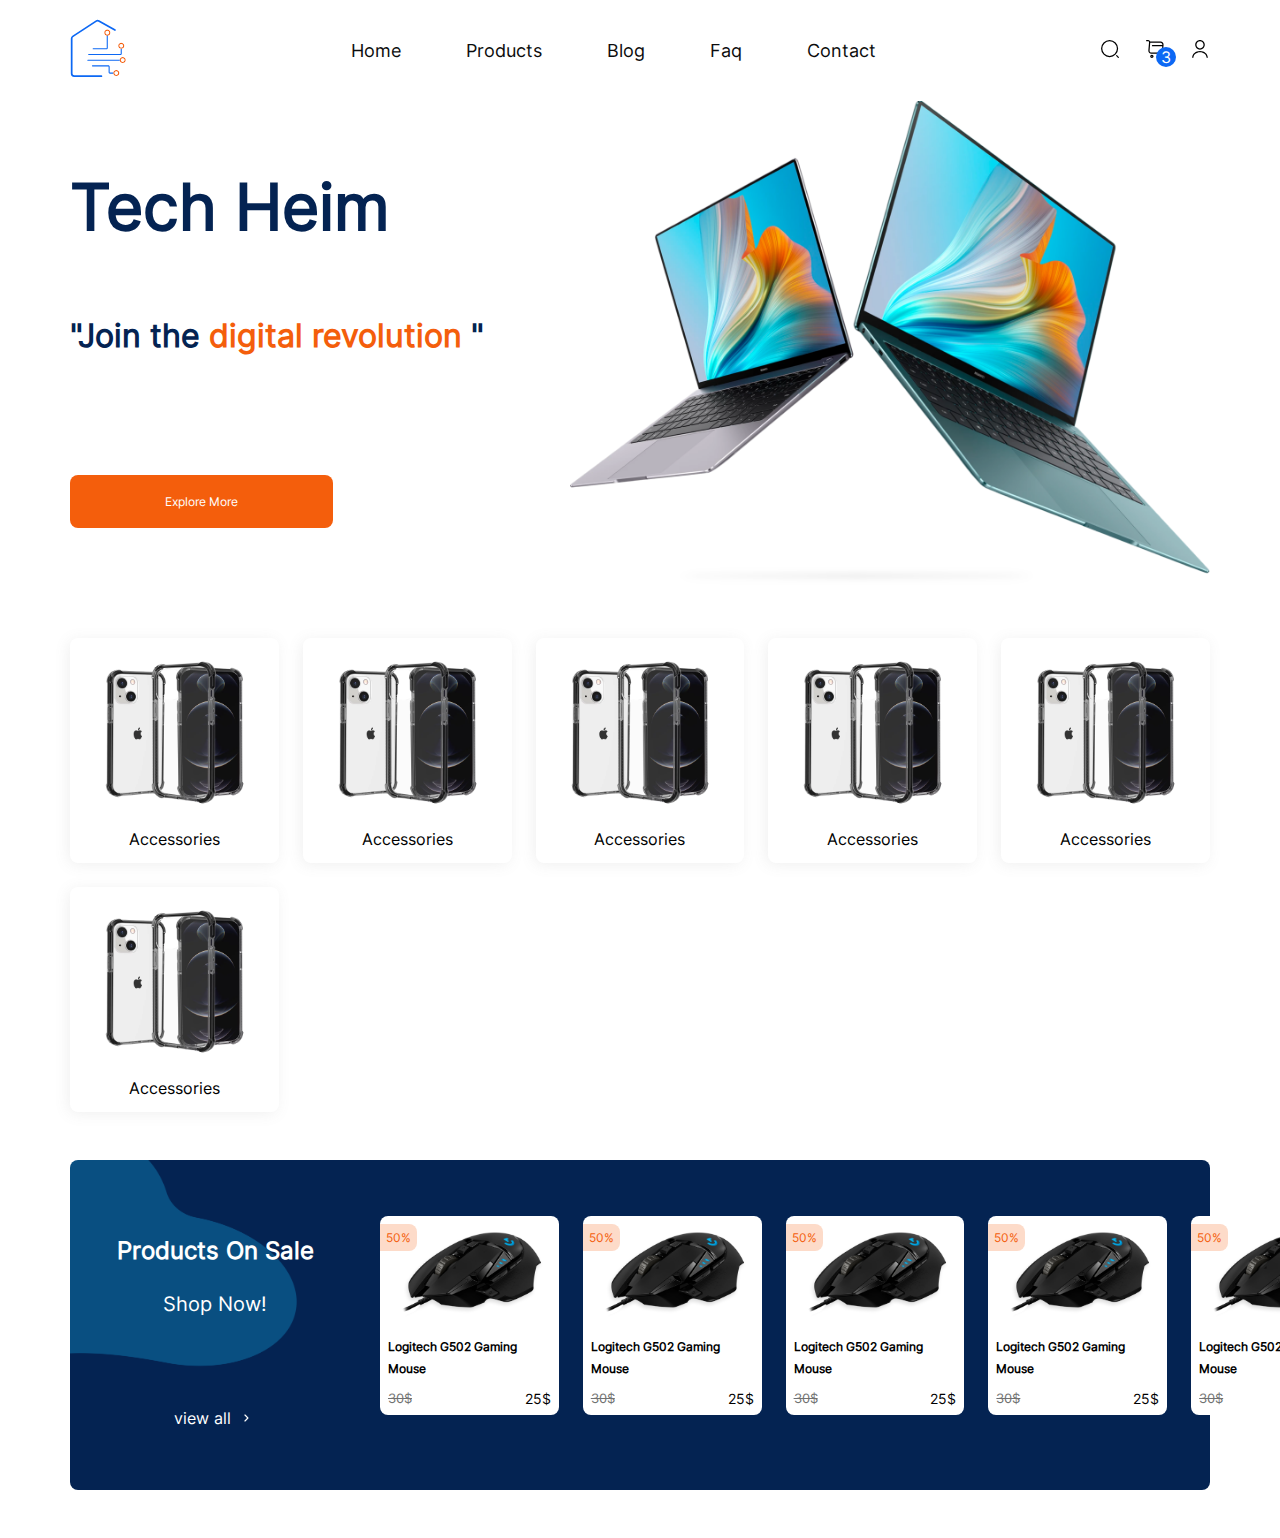
==== index.html @ dcfba6b9 "banner, top category, to sales" ====
<!DOCTYPE html>
<html lang="en">

<head>
    <meta charset="UTF-8">
    <meta name="viewport" content="width=device-width, initial-scale=1.0">

    <!-- SEO META -->
    <link rel="shortcut icon" type="image/x-icon" href="https://md-shefat-masum.github.io/ecommerce_design/fabicon.jpg">
    <meta name="robots" content="index, follow">
    <!-- <meta http-equiv="refresh" content="5"> -->

    <meta name="logo" content="https://md-shefat-masum.github.io/ecommerce_design/assets/images/logo.png">
    <meta name="Classification" content="Website">
    <meta name="identifier-URL" content="https://md-shefat-masum.github.io/ecommerce_design/">
    <meta name="directory" content="submission">
    <meta name="category" content="Internet">
    <meta name="coverage" content="Worldwide">
    <meta name="distribution" content="Global">
    <meta name="rating" content="General">
    <meta name="target" content="all">
    <meta name="HandheldFriendly" content="True">
    <meta name="author" content="">
    <meta name="developer" content="">
    <meta name="developer-email" content="">
    <meta name="developer-company" content="">
    <meta name="copyright" content="https://md-shefat-masum.github.io/ecommerce_design/">
    <meta name="price" content="Call for price - ">

    <meta name="keywords" content="portfolio website, responsive website">
    <meta name="description" content="this is a Ecommerce website">

    <meta property="og:title" content="Ecommerce" />
    <meta property="og:site_name" content="Ecommerce" />
    <meta property="og:description" content="" />
    <meta property="og:type" content="Website" />
    <meta property="og:url" content="https://md-shefat-masum.github.io/ecommerce_design/" />
    <meta property="og:image" content="https://md-shefat-masum.github.io/ecommerce_design/mockup/1.jpg" />
    <meta property="og:image:width" content="400" />
    <meta property="og:image:height" content="400" />

    <meta name="twitter:title" content="Ecommerce">
    <meta name="twitter:description" content="">
    <meta name="twitter:image" content="https://md-shefat-masum.github.io/ecommerce_design/mockup/1.jpg">
    <meta name="twitter:card" content="summary_large_image">
    <link rel="fabicon" type="image/png" sizes="16x16" href="https://techparkit.org/favicon.png">

    <title>Ecommerce</title>
    <link rel="stylesheet" href="./assets/fonts/google_icons.css">
    <link rel="stylesheet" href="https://cdnjs.cloudflare.com/ajax/libs/font-awesome/6.4.2/css/all.min.css" />
    <link rel="stylesheet" href="./assets/plugins/owl_carousel/owl.carousel.min.css">
    <link rel="stylesheet" href="./assets/plugins/owl_carousel/owl.theme.default.min.css">
    
    <script src="./assets/js//plugins/jq.js"></script>
    <script src="./assets/plugins/owl_carousel/owl.carousel.min.js"></script>

    <link rel="stylesheet" href="assets/styles/app.css">
    <script src="./assets/js/app.js"></script>
</head>

<body>
    <header>
        <nav>
            <div class="container">
                <div class="nav_body">
                    <div class="logo">
                        <img src="./assets/images/logo/logo.svg" alt="">
                    </div>
                    <div class="menu">
                        <ul>
                            <li><a href="#">Home</a></li>
                            <li>
                                <a href="#" onclick="product_category_jumbo_menu.classList.toggle('active')">
                                    Products
                                </a>
                            </li>
                            <li><a href="#">Blog</a></li>
                            <li><a href="#">Faq</a></li>
                            <li><a href="#">Contact</a></li>
                        </ul>
                    </div>
                    <div class="action_menues">
                        <ul>
                            <li>
                                <a onclick="event.preventDefault(); search_modal.classList.toggle('active');" href="#">
                                    <div class="svg_icon" style="-webkit-mask-image: url('./assets/images/icons/search.svg');
                                    mask-image: url('./assets/images/icons/search.svg');"></div>
                                </a>

                            </li>
                            <li>
                                <a href="#" onclick="cart_items.classList.toggle('active')">
                                    <div class="svg_icon" style="-webkit-mask-image: url('./assets/images/icons/cart.svg');
                                    mask-image: url('./assets/images/icons/cart.svg');"></div>
                                    <div class="cart_amount">3</div>
                                </a>

                                <div class="cart_items" id="cart_items">
                                    <div class="top">
                                        <h3 class="cart_top_title">3 items</h3>
                                    </div>
                                    <div class="mid">
                                        <div x-data="{header_cart_products}" class="cart_item_list">
                                            <template x-for="(i, index) in header_cart_products">
                                                <div class="cart_item">
                                                    <div class="img">
                                                        <img x-bind:src="`./assets/images/dummy_product/${i.image_no}.jpg`"
                                                            alt="">
                                                    </div>
                                                    <div class="content">
                                                        <h3 class="product_name" x-text="i.name"></h3>
                                                        <h2 class="size">13.3 inch</h2>
                                                        <h4 class="color">black</h4>
                                                        <div class="qty">
                                                            × 1
                                                        </div>

                                                        <div class="extra_features">
                                                            <ul>
                                                                <li>
                                                                    <div class="svg_icon" style="-webkit-mask-image: url('./assets/images/icons/van.svg');
                                                                    mask-image: url('./assets/images/icons/van.svg');">
                                                                    </div>
                                                                    <div>
                                                                        free delivery
                                                                    </div>
                                                                </li>
                                                                <li>
                                                                    <div class="svg_icon"
                                                                        style="-webkit-mask-image: url('./assets/images/icons/badge.svg');
                                                                    mask-image: url('./assets/images/icons/badge.svg');"></div>
                                                                    <div>
                                                                        guaranted
                                                                    </div>
                                                                </li>
                                                            </ul>
                                                        </div>

                                                        <div class="qty_changer">
                                                            <div class="price">
                                                                $<span x-bind:id="`price_${index}`"
                                                                    x-bind:data-price="i.price" x-text="i.price"></span>
                                                            </div>
                                                            <div class="qty_updater">
                                                                <button class="delete_cart">
                                                                    <div class="svg_icon"
                                                                        style="-webkit-mask-image: url('./assets/images/icons/trash.svg');
                                                                    mask-image: url('./assets/images/icons/trash.svg');"></div>
                                                                </button>
                                                                <div class="qty_input">
                                                                    <button @click="decrement_cart(`price_${index}`)">
                                                                        <div class="svg_icon"
                                                                            style="-webkit-mask-image: url('./assets/images/icons/minus.svg');
                                                                        mask-image: url('./assets/images/icons/minus.svg');"></div>
                                                                    </button>
                                                                    <input type="number" value="1" min="1">
                                                                    <button @click="increment_cart(`price_${index}`)">
                                                                        <div class="svg_icon"
                                                                            style="-webkit-mask-image: url('./assets/images/icons/plus.svg');
                                                                        mask-image: url('./assets/images/icons/plus.svg');"></div>
                                                                    </button>
                                                                </div>
                                                            </div>
                                                        </div>
                                                    </div>
                                                </div>
                                            </template>
                                        </div>
                                    </div>
                                    <div class="bottom">
                                        <div class="left">
                                            <h5 class="title">Total</h5>
                                            <h4 class="amount">$543.02</h4>
                                        </div>
                                        <div class="right">
                                            <a href="#">
                                                <span class="title">
                                                    Proceed to Cart
                                                </span>
                                                <div class="svg_icon" style="-webkit-mask-image: url('./assets/images/icons/cart.svg');
                                                    mask-image: url('./assets/images/icons/cart.svg');"></div>
                                            </a>
                                        </div>
                                    </div>
                                </div>
                            </li>
                            <li>
                                <a href="#" onclick="user_drop_down_actions.classList.toggle('active')">
                                    <div class="svg_icon" style="-webkit-mask-image: url('./assets/images/icons/profile.svg');
                                    mask-image: url('./assets/images/icons/profile.svg');"></div>
                                </a>
                                <div id="user_drop_down_actions" class="user_drop_down_actions">
                                    <ul>
                                        <li>
                                            <a href="">
                                                <div class="icon">
                                                    <div class="svg_icon" style="-webkit-mask-image: url('./assets/images/icons/profile_circle.svg');
                                                    mask-image: url('./assets/images/icons/profile_circle.svg');">
                                                    </div>
                                                </div>
                                                <div class="content">
                                                    <h4 class="block">Mr. Shefat</h4>
                                                    <p>mshefat924@gmail.com</p>
                                                </div>
                                            </a>
                                        </li>
                                        <li>
                                            <a href="">
                                                <div class="icon">
                                                    <div class="svg_icon" style="-webkit-mask-image: url('./assets/images/icons/bag.svg');
                                                    mask-image: url('./assets/images/icons/bag.svg');">
                                                    </div>
                                                </div>
                                                <div class="content">
                                                    <h4>Orders</h4>
                                                </div>
                                            </a>
                                        </li>
                                        <li>
                                            <a href="">
                                                <div class="icon">
                                                    <div class="svg_icon" style="-webkit-mask-image: url('./assets/images/icons/heart.svg');
                                                    mask-image: url('./assets/images/icons/heart.svg');">
                                                    </div>
                                                </div>
                                                <div class="content">
                                                    <h4>Wish List</h4>
                                                </div>
                                            </a>
                                        </li>
                                        <li>
                                            <a href="">
                                                <div class="icon">
                                                    <div class="svg_icon" style="-webkit-mask-image: url('./assets/images/icons/logout.svg');
                                                    mask-image: url('./assets/images/icons/logout.svg');">
                                                    </div>
                                                </div>
                                                <div class="content">
                                                    <h4>Logout</h4>
                                                </div>
                                            </a>
                                        </li>
                                    </ul>
                                </div>
                            </li>
                        </ul>
                    </div>
                </div>
            </div>
        </nav>
    </header>

    <section id="product_category_jumbo_menu" class="">
        <div class="container">
            <div class="product_list_menu">
                <div class="overlay">
                    <div class="product_categories">
                        <div class="category_list">
                            <ul x-data="{product_categories}">
                                <template x-for="category in product_categories">
                                    <li>
                                        <a href="#">
                                            <div class="svg_icon"
                                                x-bind:style="`-webkit-mask-image: url('${category.icon}');mask-image: url('${category.icon}');`">
                                            </div>
                                            <span class="text" x-text="category.name"></span>
                                        </a>
                                    </li>
                                </template>
                            </ul>
                        </div>
                        <div class="subcategory_list">
                            <div class="subcategories">
                                <ul x-data="{product_categories}">
                                    <template x-for="category in product_categories">
                                        <li>
                                            <a href="#">
                                                <div class="svg_icon"
                                                    x-bind:style="`-webkit-mask-image: url('${category.icon}');mask-image: url('${category.icon}');`">
                                                </div>
                                                <span class="text" x-text="category.name"></span>
                                            </a>
                                        </li>
                                    </template>
                                    <li>
                                        <a href="#" class="view_all">
                                            view all
                                        </a>
                                    </li>
                                </ul>

                            </div>
                            <div class="top_products">
                                <div class="close">
                                    <a href="#"
                                        onclick="product_category_jumbo_menu.classList.toggle('active')">colse</a>
                                </div>
                                <div x-data="{jumbo_menu_products}" class="nav_product_items">
                                    <template x-for="product in jumbo_menu_products">
                                        <div class="nav_product">
                                            <img x-bind:src="product.image" alt="product-image">
                                            <a href="#">
                                                <h4 x-text="product.name"></h4>
                                            </a>
                                        </div>
                                    </template>
                                </div>
                            </div>
                        </div>
                    </div>
                </div>
            </div>
        </div>
    </section>

    <section id="search_modal">
        <div class="search_overlay">
            <div class="search_card" x-data="{searh_key: ``}">
                <div class="top">
                    <form class="search_form" action="#">
                        <div class="search_input">
                            <input x-model="searh_key" placeholder="search your product" class="input" type="text">
                            <button class="submit_btn">
                                <div class="svg_icon"
                                    style="-webkit-mask-image: url('./assets/images/icons/search.svg');mask-image: url('./assets/images/icons/search.svg');">
                                </div>
                            </button>
                        </div>
                        <div class="icon_part">
                            <div class="close"
                                onclick="event.preventDefault(); search_modal.classList.toggle('active');">
                                <div class="svg_icon"
                                    style="-webkit-mask-image: url('./assets/images/icons/close.svg');mask-image: url('./assets/images/icons/close.svg');">
                                </div>
                            </div>
                        </div>
                    </form>
                </div>
                <div class="bottom">
                    <div x-show="searh_key.length == 0" class="suggested_keywords">
                        <div class="keyword_group">
                            <h3 class="heading">The Most Searched Items</h3>
                            <ul class="link_list" x-data="{search_keywords}">
                                <template x-for="skeyword in search_keywords">
                                    <li>
                                        <a href="#" x-text="skeyword"></a>
                                    </li>
                                </template>
                            </ul>
                        </div>
                        <div class="keyword_group">
                            <h3 class="heading">The Most Searched Items</h3>
                            <ul class="link_list" x-data="{search_keywords}">
                                <template x-for="skeyword in search_keywords">
                                    <li>
                                        <a href="#" x-text="skeyword"></a>
                                    </li>
                                </template>
                            </ul>
                        </div>
                    </div>

                    <div x-show="searh_key.length > 0" class="suggested_result">
                        <div class="left">
                            <h4 class="search_at_a_glance">view 17 out of 30 results</h4>
                            <div class="result_list">
                                <ul x-data="{}">
                                    <template x-for="i in 18">
                                        <li>
                                            <a href="#">
                                                <span x-text="i"></span>
                                                iphone
                                                <span class="search_match" x-text="searh_key"></span>
                                            </a>
                                        </li>
                                    </template>
                                </ul>
                            </div>
                        </div>
                        <div class="right">
                            <div class="match_products">
                                <div x-data="{jumbo_menu_products}" class="product_items">
                                    <template x-for="product in jumbo_menu_products">
                                        <div class="nav_product">
                                            <div class="img">
                                                <img x-bind:src="product.image" alt="product-image">
                                            </div>
                                            <a href="#">
                                                <h4 class="product_title" x-text="product.name"></h4>
                                            </a>
                                        </div>
                                    </template>
                                </div>
                            </div>
                        </div>
                    </div>
                </div>
            </div>
        </div>
    </section>

    <section id="banner">
        <div class="container">
            <div class="banner_content">
                <div class="left">
                    <h1 class="heading">
                        Tech Heim
                    </h1>
                    <h2 class="sub_heading">
                        "Join the <span>digital revolution</span> "
                    </h2>
                    <a class="btn banner_btn btn_v2" href="#">Explore More</a>
                </div>
                <div class="right">
                    <div class="img">
                        <img src="./assets/images/banners/1.png" alt="banner">
                    </div>
                </div>
            </div>
        </div>
    </section>

    <section>
        <div class="container">
            <div x-data="" class="top_categories">
                <template x-for="i in 6" x-key="i">
                    <div class="item">
                        <div class="img">
                            <img src="./assets/images/products/p2.png" alt="">
                        </div>
                        <div class="title">
                            <h3>Accessories</h3>
                        </div>
                    </div>
                </template>
            </div>
        </div>
    </section>

    <section>
        <div class="container">
            <div class="top_sales_part">
                <div class="left">
                    <h2 class="heading">Products On Sale</h2>
                    <h3 class="sub_heading">Shop Now!</h3>
                    <div>
                        <a class="link" href="#">
                            <span>
                                view all
                            </span>
                            <div class="svg_icon" style="-webkit-mask-image: url('./assets/images/icons/angle_right.svg');
                                mask-image: url('./assets/images/icons/angle_right.svg');">
                            </div>
                        </a>
                    </div>
                </div>
                <div class="right">
                    <div class="product_list owl-carousel top_sales_product_slide">
                        <div class="product_item product_v1">
                            <div class="discount">
                                50%
                            </div>
                            <div class="img">
                                <img src="./assets/images/products/p3.png" alt="mouse">
                            </div>
                            <div>
                                <h2 class="title">Logitech G502 Gaming Mouse</h2>
                            </div>
                            <div class="price_area">
                                <div class="del_price">
                                    <del>
                                        30$
                                    </del>
                                </div>
                                <div class="price">
                                    25$
                                </div>
                            </div>
                        </div>
                        <div class="product_item product_v1">
                            <div class="discount">
                                50%
                            </div>
                            <div class="img">
                                <img src="./assets/images/products/p3.png" alt="mouse">
                            </div>
                            <div>
                                <h2 class="title">Logitech G502 Gaming Mouse</h2>
                            </div>
                            <div class="price_area">
                                <div class="del_price">
                                    <del>
                                        30$
                                    </del>
                                </div>
                                <div class="price">
                                    25$
                                </div>
                            </div>
                        </div>
                        <div class="product_item product_v1">
                            <div class="discount">
                                50%
                            </div>
                            <div class="img">
                                <img src="./assets/images/products/p3.png" alt="mouse">
                            </div>
                            <div>
                                <h2 class="title">Logitech G502 Gaming Mouse</h2>
                            </div>
                            <div class="price_area">
                                <div class="del_price">
                                    <del>
                                        30$
                                    </del>
                                </div>
                                <div class="price">
                                    25$
                                </div>
                            </div>
                        </div>
                        <div class="product_item product_v1">
                            <div class="discount">
                                50%
                            </div>
                            <div class="img">
                                <img src="./assets/images/products/p3.png" alt="mouse">
                            </div>
                            <div>
                                <h2 class="title">Logitech G502 Gaming Mouse</h2>
                            </div>
                            <div class="price_area">
                                <div class="del_price">
                                    <del>
                                        30$
                                    </del>
                                </div>
                                <div class="price">
                                    25$
                                </div>
                            </div>
                        </div>
                        <div class="product_item product_v1">
                            <div class="discount">
                                50%
                            </div>
                            <div class="img">
                                <img src="./assets/images/products/p3.png" alt="mouse">
                            </div>
                            <div>
                                <h2 class="title">Logitech G502 Gaming Mouse</h2>
                            </div>
                            <div class="price_area">
                                <div class="del_price">
                                    <del>
                                        30$
                                    </del>
                                </div>
                                <div class="price">
                                    25$
                                </div>
                            </div>
                        </div>
                    </div>
                    <div class="navigation">
                        <div class="left top_sales_product_slide_prev">
                            <svg xmlns="http://www.w3.org/2000/svg" width="32" height="32" viewBox="0 0 32 32"
                                fill="none">
                                <path
                                    d="M15.9993 2.66675C8.65268 2.66675 2.66602 8.65341 2.66602 16.0001C2.66602 23.3467 8.65268 29.3334 15.9993 29.3334C23.346 29.3334 29.3327 23.3467 29.3327 16.0001C29.3327 8.65341 23.346 2.66675 15.9993 2.66675ZM18.386 20.0001C18.7727 20.3867 18.7727 21.0267 18.386 21.4134C18.186 21.6134 17.9327 21.7067 17.6793 21.7067C17.426 21.7067 17.1727 21.6134 16.9727 21.4134L12.266 16.7067C11.8793 16.3201 11.8793 15.6801 12.266 15.2934L16.9727 10.5867C17.3593 10.2001 17.9993 10.2001 18.386 10.5867C18.7727 10.9734 18.7727 11.6134 18.386 12.0001L14.386 16.0001L18.386 20.0001Z"
                                    fill="#F6F6F6" />
                            </svg>
                        </div>
                        <div class="right top_sales_product_slide_next">
                            <svg xmlns="http://www.w3.org/2000/svg" width="32" height="32" viewBox="0 0 32 32"
                                fill="none">
                                <path
                                    d="M15.9993 2.66675C8.65268 2.66675 2.66602 8.65341 2.66602 16.0001C2.66602 23.3467 8.65268 29.3334 15.9993 29.3334C23.346 29.3334 29.3327 23.3467 29.3327 16.0001C29.3327 8.65341 23.346 2.66675 15.9993 2.66675ZM19.7193 16.7067L15.0127 21.4134C14.8127 21.6134 14.5593 21.7067 14.306 21.7067C14.0527 21.7067 13.7993 21.6134 13.5993 21.4134C13.2127 21.0267 13.2127 20.3867 13.5993 20.0001L17.5993 16.0001L13.5993 12.0001C13.2127 11.6134 13.2127 10.9734 13.5993 10.5867C13.986 10.2001 14.626 10.2001 15.0127 10.5867L19.7193 15.2934C20.1193 15.6801 20.1193 16.3201 19.7193 16.7067Z"
                                    fill="#F6F6F6" />
                            </svg>
                        </div>
                    </div>
                </div>
            </div>
        </div>
    </section>

    <script>
        $(document).ready(function(){
            $(".top_sales_product_slide").owlCarousel({
                items: 5,
                margin: 24,
                loop: true,
                autoplay: true,
                autoplayHoverPause: true,
                nav: true,
                navText: [$('.top_sales_product_slide_prev'),$('.top_sales_product_slide_next')]
            });
        });
    </script>

    <script src="./assets/js/plugins/alpine.js"></script>
</body>

</html>
---- assets/fonts/google_icons.css ----
/* fallback */
@font-face {
  font-family: 'Material Symbols Outlined';
  font-style: normal;
  font-weight: 100;
  src: url("./outline.woff2") format('woff2');
}

@font-face {
  font-family: 'Material Symbols Filled';
  font-style: normal;
  font-weight: 100;
  src: url("./fill.woff2") format('woff2');
}

.material-symbols-outlined {
  font-family: 'Material Symbols Outlined';
  font-weight: normal;
  font-style: normal;
  font-size: 24px;
  line-height: 1;
  letter-spacing: normal;
  text-transform: none;
  display: inline-block;
  white-space: nowrap;
  word-wrap: normal;
  direction: ltr;
  -webkit-font-feature-settings: 'liga';
  -webkit-font-smoothing: antialiased;
}

.material-symbols-outlined.fill{
  font-family: 'Material Symbols Filled';
}
---- assets/styles/app.css ----
@font-face {
  font-family: "inter-regular";
  src: url("../fonts/inter/Inter-Regular.ttf");
}
:root {
  --border:red;
  --error: #C91433;
  --primary: #0C68F4;
  --secondary: #F45E0C;
  --navy_blue: #042352;
  --black: #0C0C0C;
  --white: #fff;
  --app_font: "inter-regular";
  --inter: "inter-regular";
}

.svg_icon {
  min-height: 20px;
  min-width: 20px;
  max-width: 40px;
  max-height: 40px;
  -webkit-mask-repeat: no-repeat;
  mask-repeat: no-repeat;
  -webkit-mask-size: 100%;
  mask-size: 100%;
  background-color: black;
}

body,
html {
  margin: 0;
  padding: 0;
  outline: 0;
  box-sizing: border-box;
  font-family: var(--app_font);
}

img,
label,
a,
i,
span {
  display: inline-block;
}

a {
  text-decoration: none;
  font-size: 12px;
  transition-duration: 0.3s;
}

img {
  max-width: 100%;
  object-fit: cover;
  object-position: left;
}

ul,
ol {
  margin: 0;
  padding: 0;
  list-style-type: none;
}

h1,
h2,
h3,
h4,
h5,
h6 {
  margin: 0;
  list-style: none;
  font-size: 22px;
  line-height: 32px;
}

p {
  margin: 0;
  font-size: 14px;
  line-height: 24px;
}
p.p2 {
  font-size: 24px;
  line-height: 34px;
}

header,
nav,
div,
section,
aside,
main,
footer {
  box-sizing: border-box;
}

h1 {
  font-size: 90px;
  line-height: 100px;
}

h2 {
  font-size: 48px;
  line-height: 58px;
}

h3 {
  font-size: 22px;
  line-height: 32px;
}

.material-symbols-outlined {
  font-variation-settings: "FILL" 0, "wght" 400, "GRAD" 0, "opsz" 48;
}

.btn {
  display: inline-block;
  padding: 14px 40px;
  background-color: #f1f1f1;
  padding: 8px 16px;
  border-radius: 8px;
  transition-duration: 0.3s;
}
.btn.btn_v1 {
  background-color: var(--primary);
  color: var(--white);
}
.btn.btn_v1:hover {
  background-color: var(--secondary);
}
.btn.btn_v2 {
  background-color: var(--secondary);
  color: var(--white);
}
.btn.btn_v2:hover {
  background-color: var(--primary);
}

#search_modal {
  position: fixed;
  height: 100vh;
  width: 100vw;
  top: 0;
  left: 0;
  opacity: 0;
  visibility: hidden;
  transition-duration: 0.3s;
  transform: scale(0);
}
#search_modal.active {
  opacity: 1;
  visibility: visible;
  transform: scale(1);
}
#search_modal .search_overlay {
  background-color: rgba(0, 0, 0, 0.4);
  height: 100%;
  position: relative;
}
#search_modal .search_overlay .search_card {
  width: 808px;
  height: 490px;
  background-color: var(--white);
  border-radius: 8px;
  position: absolute;
  top: 50%;
  left: 50%;
  transform: translate(-50%, -50%);
  padding: 32px 50px 60px;
}
#search_modal .search_overlay .search_card .top {
  margin-bottom: 48px;
}
#search_modal .search_overlay .search_card .top .search_form {
  display: flex;
  justify-content: space-between;
}
#search_modal .search_overlay .search_card .top .search_form .search_input {
  flex: 1;
  border: 1px solid var(--black);
  display: flex;
  justify-content: space-between;
  border-radius: 8px;
}
#search_modal .search_overlay .search_card .top .search_form .search_input .input {
  flex: 1;
  padding: 16px;
  font-size: 14px;
  border: 0;
  outline: 0;
  border-radius: 8px;
}
#search_modal .search_overlay .search_card .top .search_form .search_input .submit_btn {
  background-color: transparent;
  border: 0;
  padding-right: 15px;
}
#search_modal .search_overlay .search_card .top .search_form .icon_part {
  width: 170px;
  display: flex;
  justify-content: flex-end;
  padding-top: 15px;
}
#search_modal .search_overlay .search_card .top .search_form .icon_part .close {
  height: 24px;
  width: 20px;
}
#search_modal .search_overlay .search_card .bottom .suggested_keywords {
  display: flex;
  gap: 50px;
  flex-wrap: wrap;
}
#search_modal .search_overlay .search_card .bottom .suggested_keywords .keyword_group .heading {
  font-size: 20px;
  font-weight: 600;
  margin-bottom: 40px;
}
#search_modal .search_overlay .search_card .bottom .suggested_keywords .keyword_group .link_list {
  display: grid;
  grid-template-columns: 1fr 1fr;
  column-gap: 30px;
  row-gap: 30px;
}
#search_modal .search_overlay .search_card .bottom .suggested_keywords .keyword_group .link_list li a {
  font-size: 18px;
  color: var(--black);
  text-transform: capitalize;
  font-weight: 300;
}
#search_modal .search_overlay .search_card .bottom .suggested_keywords .keyword_group .link_list li a:hover {
  color: var(--primary);
}
#search_modal .search_overlay .search_card .bottom .suggested_result {
  display: flex;
  gap: 30px;
}
#search_modal .search_overlay .search_card .bottom .suggested_result .left {
  width: 250px;
}
#search_modal .search_overlay .search_card .bottom .suggested_result .left .search_at_a_glance {
  font-size: 16px;
  color: #444;
  font-weight: 400;
  margin-bottom: 40px;
}
#search_modal .search_overlay .search_card .bottom .suggested_result .left .result_list ul {
  display: grid;
  grid-template-columns: 1fr 1fr;
  gap: 30px;
  row-gap: 5px;
}
#search_modal .search_overlay .search_card .bottom .suggested_result .left .result_list ul li a {
  color: var(--black);
}
#search_modal .search_overlay .search_card .bottom .suggested_result .left .result_list ul li a:hover {
  color: var(--primary);
}
#search_modal .search_overlay .search_card .bottom .suggested_result .left .result_list ul li a .search_match {
  color: #888;
}
#search_modal .search_overlay .search_card .bottom .suggested_result .right {
  flex: 1;
}
#search_modal .search_overlay .search_card .bottom .suggested_result .right .match_products .product_items {
  display: flex;
  gap: 10px;
}
#search_modal .search_overlay .search_card .bottom .suggested_result .right .match_products .product_items .nav_product {
  box-shadow: -2px 2px 15px -1px rgba(113, 113, 113, 0.12);
  padding: 5px;
}
#search_modal .search_overlay .search_card .bottom .suggested_result .right .match_products .product_items .img {
  height: 100px;
}
#search_modal .search_overlay .search_card .bottom .suggested_result .right .match_products .product_items .product_title {
  font-size: 10px;
  line-height: 16px;
  font-weight: 400;
}

.product_item {
  padding: 8px;
  border-radius: 8px;
  background-color: var(--white);
  position: relative;
}
.product_item .img {
  margin-bottom: 12px;
}
.product_item .title {
  font-size: 12px;
  line-height: 22px;
  margin-top: 12px;
  margin-bottom: 10px;
}
.product_item .discount {
  background-color: #FDDBC9;
  border-top-right-radius: 8px;
  border-bottom-right-radius: 8px;
  position: absolute;
  left: 0px;
  top: 8px;
  padding: 6px;
  font-size: 12px;
  color: #F45E0C;
}
.product_item .price_area {
  display: flex;
  justify-content: space-between;
}
.product_item .price_area .del_price {
  color: #717171;
  font-size: 13px;
}
.product_item .price_area .price {
  font-size: 14px;
}
.container {
  width: 1400px;
  margin: auto;
  padding: 0px 15px;
}
@media (min-width: 0px) and (max-width: 575.9px) {
  .container {
    width: calc(100% - 30px);
  }
}
@media (min-width: 576px) and (max-width: 767.9px) {
  .container {
    width: 546px;
  }
}
@media (min-width: 768px) and (max-width: 991.9px) {
  .container {
    width: 738px;
  }
}
@media (min-width: 992px) and (max-width: 1199.9px) {
  .container {
    width: 962px;
  }
}
@media (min-width: 1200px) and (max-width: 1399.9px) {
  .container {
    width: 1170px;
  }
}
@media (min-width: 1400px) {
  .container {
    width: 1370px;
  }
}

nav .nav_body {
  display: flex;
  flex-wrap: wrap;
  justify-content: space-between;
  padding: 18px 0px;
}
nav .nav_body .logo {
  height: 65px;
}
nav .nav_body .menu ul {
  display: flex;
  flex-wrap: wrap;
  align-items: center;
  height: 100%;
  gap: 65px;
}
nav .nav_body .menu ul li a {
  font-size: 18px;
  color: var(--black);
  position: relative;
}
nav .nav_body .menu ul li a::after {
  content: "";
  height: 2px;
  width: 0px;
  position: absolute;
  left: -10px;
  bottom: -10px;
  background: var(--gradient-linear-stroke-bottom, linear-gradient(147deg, rgba(12, 104, 244, 0.3) 60.98%, rgba(12, 104, 244, 0.7) 81.93%, rgba(12, 104, 244, 0.3) 99.45%));
  background-position: center center;
  transition-duration: 0.3s;
}
nav .nav_body .menu ul li a:focus, nav .nav_body .menu ul li a:hover {
  color: var(--primary);
}
nav .nav_body .menu ul li a:focus::after, nav .nav_body .menu ul li a:hover::after {
  width: calc(100% + 20px);
}
nav .nav_body .action_menues ul {
  display: flex;
  flex-wrap: wrap;
  align-items: center;
  height: 100%;
  gap: 25px;
}
nav .nav_body .action_menues ul li {
  position: relative;
}
nav .nav_body .action_menues ul li a {
  position: relative;
}
nav .nav_body .action_menues ul li a .svg_icon {
  transition-duration: 0.3s;
}
nav .nav_body .action_menues ul li a:hover .svg_icon {
  background-color: var(--primary);
}
nav .nav_body .action_menues ul li a .cart_amount {
  height: 20px;
  min-width: 20px;
  background-color: var(--primary);
  border-radius: 32px;
  text-align: center;
  line-height: 20px;
  color: var(--white);
  font-size: 16px;
  position: absolute;
  bottom: -8px;
  right: -11px;
}
nav .nav_body .action_menues ul li:has(.active) > a .svg_icon {
  background-color: var(--primary);
}

#product_category_jumbo_menu {
  background: rgba(0, 0, 0, 0.575);
  height: calc(100vh - 103px);
  transition-duration: 0.3s;
  opacity: 0;
  visibility: hidden;
  position: fixed;
  width: 100vw;
  top: 103px;
}
#product_category_jumbo_menu.active {
  opacity: 1;
  visibility: visible;
}
#product_category_jumbo_menu .product_list_menu {
  border-top: 1px solid var(--primary);
}
#product_category_jumbo_menu .product_list_menu .overlay {
  background-color: var(--white);
  border-bottom-left-radius: 5px;
  border-bottom-right-radius: 5px;
}
#product_category_jumbo_menu .product_list_menu .overlay .product_categories {
  display: flex;
}
#product_category_jumbo_menu .product_list_menu .overlay .product_categories .category_list {
  width: 290px;
  border-right: 1px solid #9E9E9E;
  padding: 24px 16px;
}
#product_category_jumbo_menu .product_list_menu .overlay .product_categories .category_list ul li {
  margin-bottom: 16px;
}
#product_category_jumbo_menu .product_list_menu .overlay .product_categories .category_list ul li a {
  display: flex;
  align-items: center;
  gap: 16px;
  color: var(--black);
  font-size: 18px;
}
#product_category_jumbo_menu .product_list_menu .overlay .product_categories .category_list ul li a .svg_icon {
  height: 24px;
  width: 24px;
}
#product_category_jumbo_menu .product_list_menu .overlay .product_categories .category_list ul li a:hover {
  color: var(--primary);
}
#product_category_jumbo_menu .product_list_menu .overlay .product_categories .subcategory_list {
  display: flex;
  flex: 1;
  justify-content: space-between;
}
#product_category_jumbo_menu .product_list_menu .overlay .product_categories .subcategory_list .subcategories {
  width: 260px;
  padding: 24px 16px;
}
#product_category_jumbo_menu .product_list_menu .overlay .product_categories .subcategory_list .subcategories ul li {
  margin-bottom: 16px;
}
#product_category_jumbo_menu .product_list_menu .overlay .product_categories .subcategory_list .subcategories ul li a {
  display: flex;
  align-items: center;
  gap: 16px;
  color: var(--black);
  font-size: 18px;
}
#product_category_jumbo_menu .product_list_menu .overlay .product_categories .subcategory_list .subcategories ul li a .svg_icon {
  height: 24px;
  width: 24px;
}
#product_category_jumbo_menu .product_list_menu .overlay .product_categories .subcategory_list .subcategories ul li a:hover {
  color: var(--primary);
}
#product_category_jumbo_menu .product_list_menu .overlay .product_categories .subcategory_list .subcategories ul li .view_all {
  color: var(--primary);
  font-size: 16px;
}
#product_category_jumbo_menu .product_list_menu .overlay .product_categories .subcategory_list .top_products {
  flex: 1;
}
#product_category_jumbo_menu .product_list_menu .overlay .product_categories .subcategory_list .top_products .close {
  text-align: right;
  padding-top: 10px;
  padding-right: 10px;
}
#product_category_jumbo_menu .product_list_menu .overlay .product_categories .subcategory_list .top_products .close a {
  background-color: var(--primary);
  color: white;
  padding: 10px 15px;
  border-radius: 4px;
  margin-bottom: 3px;
}
#product_category_jumbo_menu .product_list_menu .overlay .product_categories .subcategory_list .top_products .nav_product_items {
  display: flex;
  gap: 16px;
  justify-content: flex-end;
  padding: 24px;
}
#product_category_jumbo_menu .product_list_menu .overlay .product_categories .subcategory_list .top_products .nav_product_items .nav_product {
  width: 150px;
  padding: 8px;
  border-radius: 5px;
  box-shadow: 0px 0px 5px rgba(0, 0, 0, 0.356);
}
#product_category_jumbo_menu .product_list_menu .overlay .product_categories .subcategory_list .top_products .nav_product_items .nav_product img {
  margin-bottom: 16px;
}
#product_category_jumbo_menu .product_list_menu .overlay .product_categories .subcategory_list .top_products .nav_product_items .nav_product a h4 {
  font-size: 16px;
  color: var(--black);
  font-weight: 400;
}

.user_drop_down_actions {
  position: absolute;
  top: calc(100% + 39px);
  right: 0;
  width: 230px;
  background-color: white;
  padding: 16px;
  border-bottom-right-radius: 8px;
  border-bottom-left-radius: 8px;
  box-shadow: 1px 3px 10px -2px rgba(12, 104, 244, 0.5490196078);
  border-top: 2px solid var(--primary);
  display: none;
  z-index: 9;
}
.user_drop_down_actions.active {
  display: block;
}
.user_drop_down_actions ul {
  display: grid;
  gap: 24px;
}
.user_drop_down_actions ul li a {
  display: flex;
  gap: 16px;
  align-items: flex-start;
}
.user_drop_down_actions ul li a:hover .content h4, .user_drop_down_actions ul li a:hover .content p {
  color: var(--primary);
}
.user_drop_down_actions ul li a .content h4 {
  font-size: 18px;
  margin: 0;
  margin-bottom: 9px;
  line-height: 18px;
  font-weight: 300;
}
.user_drop_down_actions ul li a .content h4.block {
  color: var(--primary);
}
.user_drop_down_actions ul li a .content p {
  margin: 0;
  font-size: 14px;
  line-height: 14px;
  font-weight: 300;
}

.cart_items {
  position: absolute;
  top: calc(100% + 39px);
  right: 0;
  width: 512px;
  max-height: 700px;
  background-color: white;
  padding: 16px;
  border-bottom-right-radius: 8px;
  border-bottom-left-radius: 8px;
  box-shadow: 1px 3px 10px -2px rgba(12, 104, 244, 0.5490196078);
  border-top: 2px solid var(--primary);
  z-index: 9;
  display: none;
}
.cart_items.active {
  display: block;
}
.cart_items .top {
  padding-bottom: 10px;
}
.cart_items .top .cart_top_title {
  font-size: 18px;
  font-weight: 300;
  line-height: 20px;
}
.cart_items .mid .cart_item_list {
  padding: 8px;
  height: 447px;
  overflow-y: scroll;
}
.cart_items .mid .cart_item_list .cart_item {
  padding: 16px 32px;
  margin-bottom: 12px;
  border-radius: 8px;
  background: #FFF;
  box-shadow: -2px 2px 15px -1px rgba(113, 113, 113, 0.12);
  display: flex;
  gap: 25px;
  align-items: center;
}
.cart_items .mid .cart_item_list .cart_item .img {
  width: 145px;
}
.cart_items .mid .cart_item_list .cart_item .content {
  width: calc(100% - 170px);
}
.cart_items .mid .cart_item_list .cart_item .content .product_name,
.cart_items .mid .cart_item_list .cart_item .content .size {
  font-size: 15px;
  line-height: 18px;
  font-weight: 600;
}
.cart_items .mid .cart_item_list .cart_item .content .color {
  margin-top: 10px;
}
.cart_items .mid .cart_item_list .cart_item .content .color,
.cart_items .mid .cart_item_list .cart_item .content .qty {
  font-size: 10px;
  line-height: 12px;
  font-weight: 300;
}
.cart_items .mid .cart_item_list .cart_item .content .extra_features ul {
  display: block;
  margin-top: 10px;
}
.cart_items .mid .cart_item_list .cart_item .content .extra_features ul li {
  display: flex;
  gap: 10px;
  font-size: 10px;
  line-height: 10px;
  margin-bottom: 10px;
  align-items: center;
}
.cart_items .mid .cart_item_list .cart_item .content .extra_features ul li .svg_icon {
  height: 16px;
  width: 16px;
  background-color: var(--primary);
}
.cart_items .mid .cart_item_list .cart_item .content .qty_changer {
  display: flex;
  justify-content: space-between;
  gap: 30px;
  align-items: center;
}
.cart_items .mid .cart_item_list .cart_item .content .qty_changer .price {
  font-size: 13px;
  line-height: 15px;
  display: flex;
}
.cart_items .mid .cart_item_list .cart_item .content .qty_changer .qty_updater {
  display: flex;
}
.cart_items .mid .cart_item_list .cart_item .content .qty_changer .qty_updater button {
  background-color: transparent;
  border: 0;
  outline: 0;
  cursor: pointer;
}
.cart_items .mid .cart_item_list .cart_item .content .qty_changer .qty_updater .delete_cart .svg_icon {
  background-color: var(--error);
}
.cart_items .mid .cart_item_list .cart_item .content .qty_changer .qty_updater .qty_input {
  display: flex;
  gap: 3px;
  border-bottom: 1px solid #717171;
}
.cart_items .mid .cart_item_list .cart_item .content .qty_changer .qty_updater .qty_input input {
  width: 45px;
  border: 0;
  text-align: center;
}
.cart_items .bottom {
  display: flex;
  gap: 32px;
  align-items: center;
  padding-top: 15px;
}
.cart_items .bottom .left .title {
  font-size: 14px;
  font-weight: 300;
  line-height: 16px;
}
.cart_items .bottom .left .amount {
  font-size: 15px;
  font-weight: 600;
  line-height: 17px;
}
.cart_items .bottom .right {
  flex: 1;
}
.cart_items .bottom .right a {
  background-color: var(--primary);
  border-radius: 8px;
  color: var(--white);
  text-align: center;
  display: block;
  font-size: 16px;
  display: flex;
  justify-content: center;
  align-items: center;
  gap: 10px;
  padding: 16px 15px;
}
.cart_items .bottom .right a .svg_icon {
  background-color: var(--white);
}
.cart_items .bottom .right a:hover {
  background-color: var(--secondary);
}
.cart_items .bottom .right a:hover .svg_icon {
  background-color: var(--white);
}

.banner_content {
  display: grid;
  grid-template-columns: 500px 1fr;
}
.banner_content .left .heading {
  font-size: 64px;
  color: var(--navy_blue);
  margin-top: 56px;
}
.banner_content .left .sub_heading {
  font-size: 32px;
  color: var(--navy_blue);
  margin-top: 50px;
  margin-bottom: 110px;
}
.banner_content .left .sub_heading span {
  color: var(--secondary);
}
.banner_content .left .banner_btn {
  padding: 19px 95px;
}

.top_categories {
  display: grid;
  grid-template-columns: repeat(auto-fit, minmax(184px, 1fr));
  gap: 24px;
  padding: 48px 0px;
}
.top_categories .item {
  padding: 8px 18px;
  background-color: var(--white);
  box-shadow: -2px 2px 15px -1px rgba(113, 113, 113, 0.12);
  border-radius: 8px;
}
.top_categories .item .title h3 {
  font-size: 16px;
  text-align: center;
  font-weight: 400;
}

.top_sales_part {
  background-color: var(--navy_blue);
  background-image: url("../images/sales/shape.png");
  display: grid;
  grid-template-columns: 290px 1000px;
  gap: 20px;
  margin-bottom: 48px;
  border-radius: 8px;
  background-position: -121px -93px;
  background-size: 382px;
  background-repeat: no-repeat;
  background-blend-mode: soft-light;
}
.top_sales_part .left {
  color: var(--white);
  text-align: center;
}
.top_sales_part .left .heading {
  font-size: 24px;
  margin-top: 62px;
  margin-bottom: 8px;
}
.top_sales_part .left .sub_heading {
  font-size: 20px;
  font-weight: 400;
  margin-bottom: 88px;
}
.top_sales_part .left .link {
  font-size: 16px;
  color: var(--white);
  display: inline-flex;
  justify-content: center;
  gap: 5px;
  margin-bottom: 62px;
}
.top_sales_part .left .link .svg_icon {
  background-color: white;
}
.top_sales_part > .right {
  padding-top: 56px;
  padding-right: 10px;
}
.top_sales_part > .right .navigation {
  display: flex;
  justify-content: flex-end;
  gap: 10px;
  padding: 8px 0px;
}
.top_sales_part > .right .owl-carousel .owl-nav.disabled {
  display: flex;
  justify-content: flex-end;
  gap: 10px;
  margin-top: 8px;
}

/*# sourceMappingURL=app.css.map */
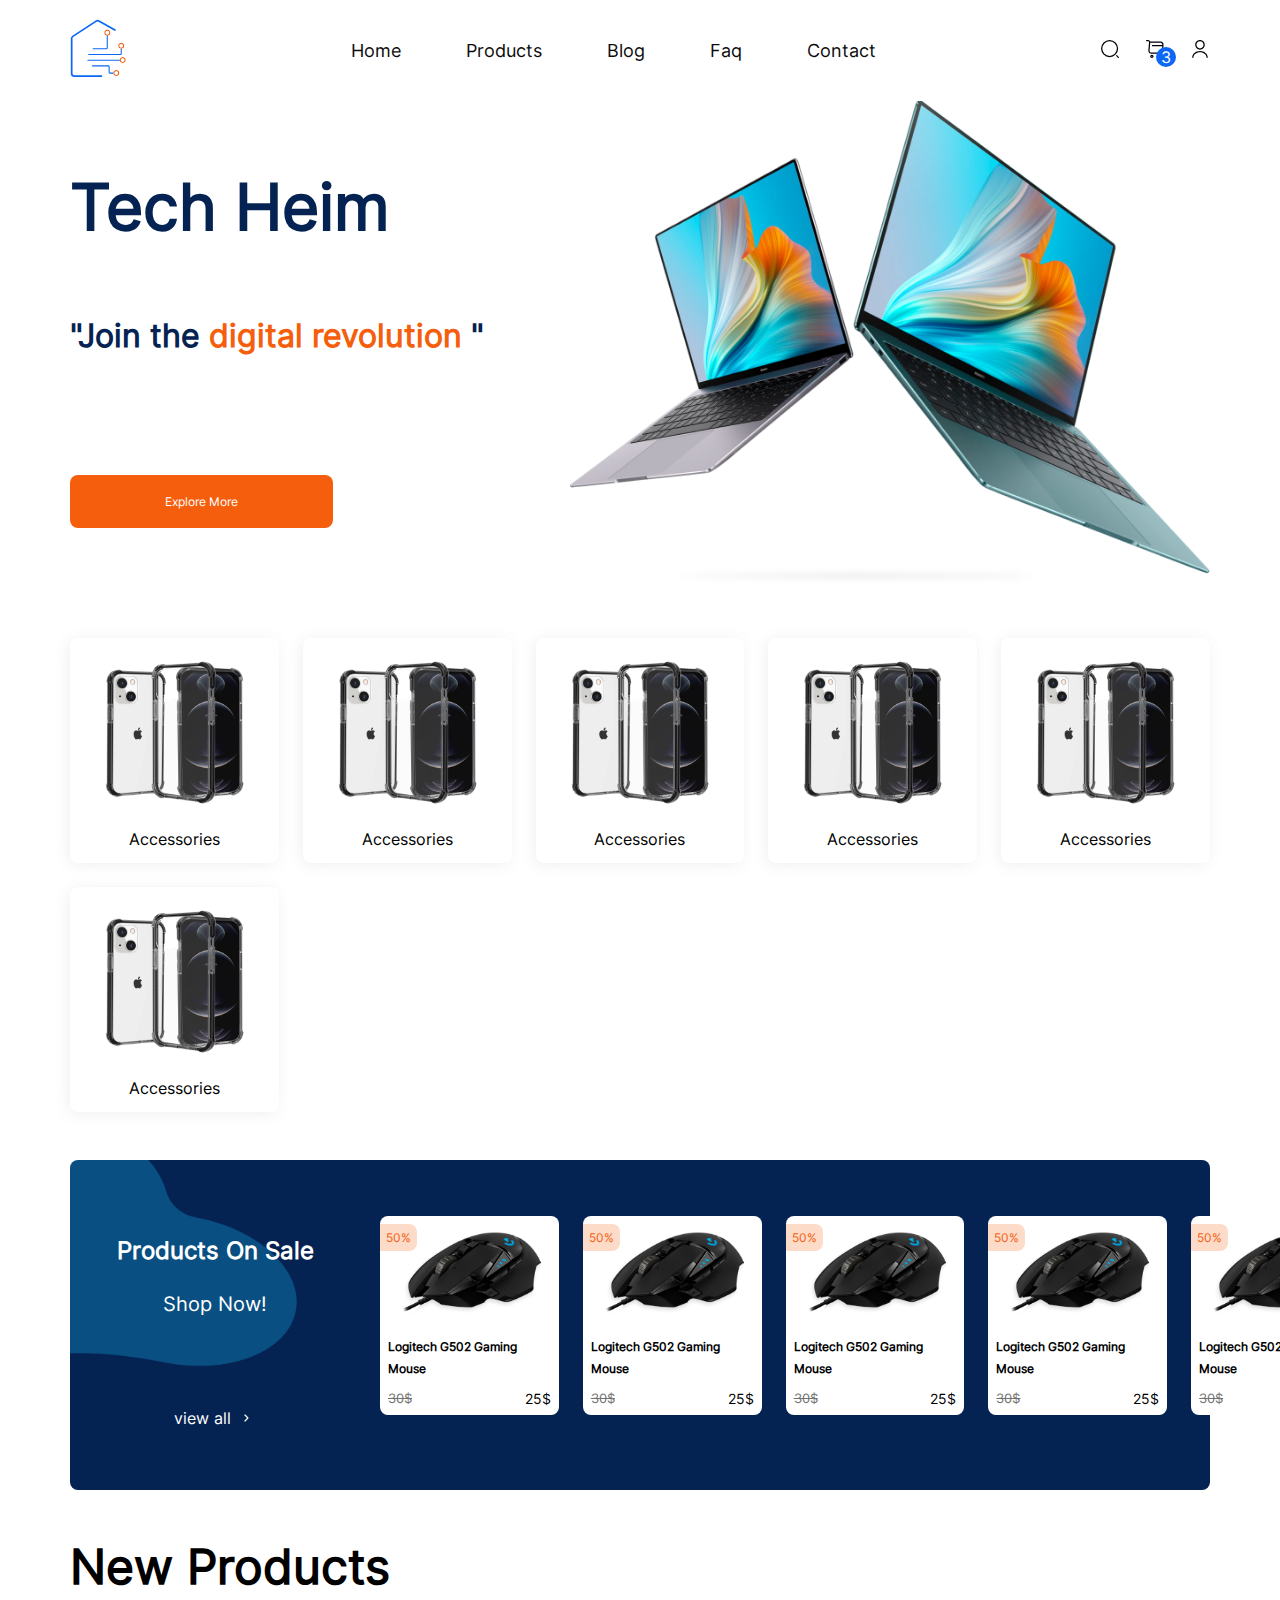
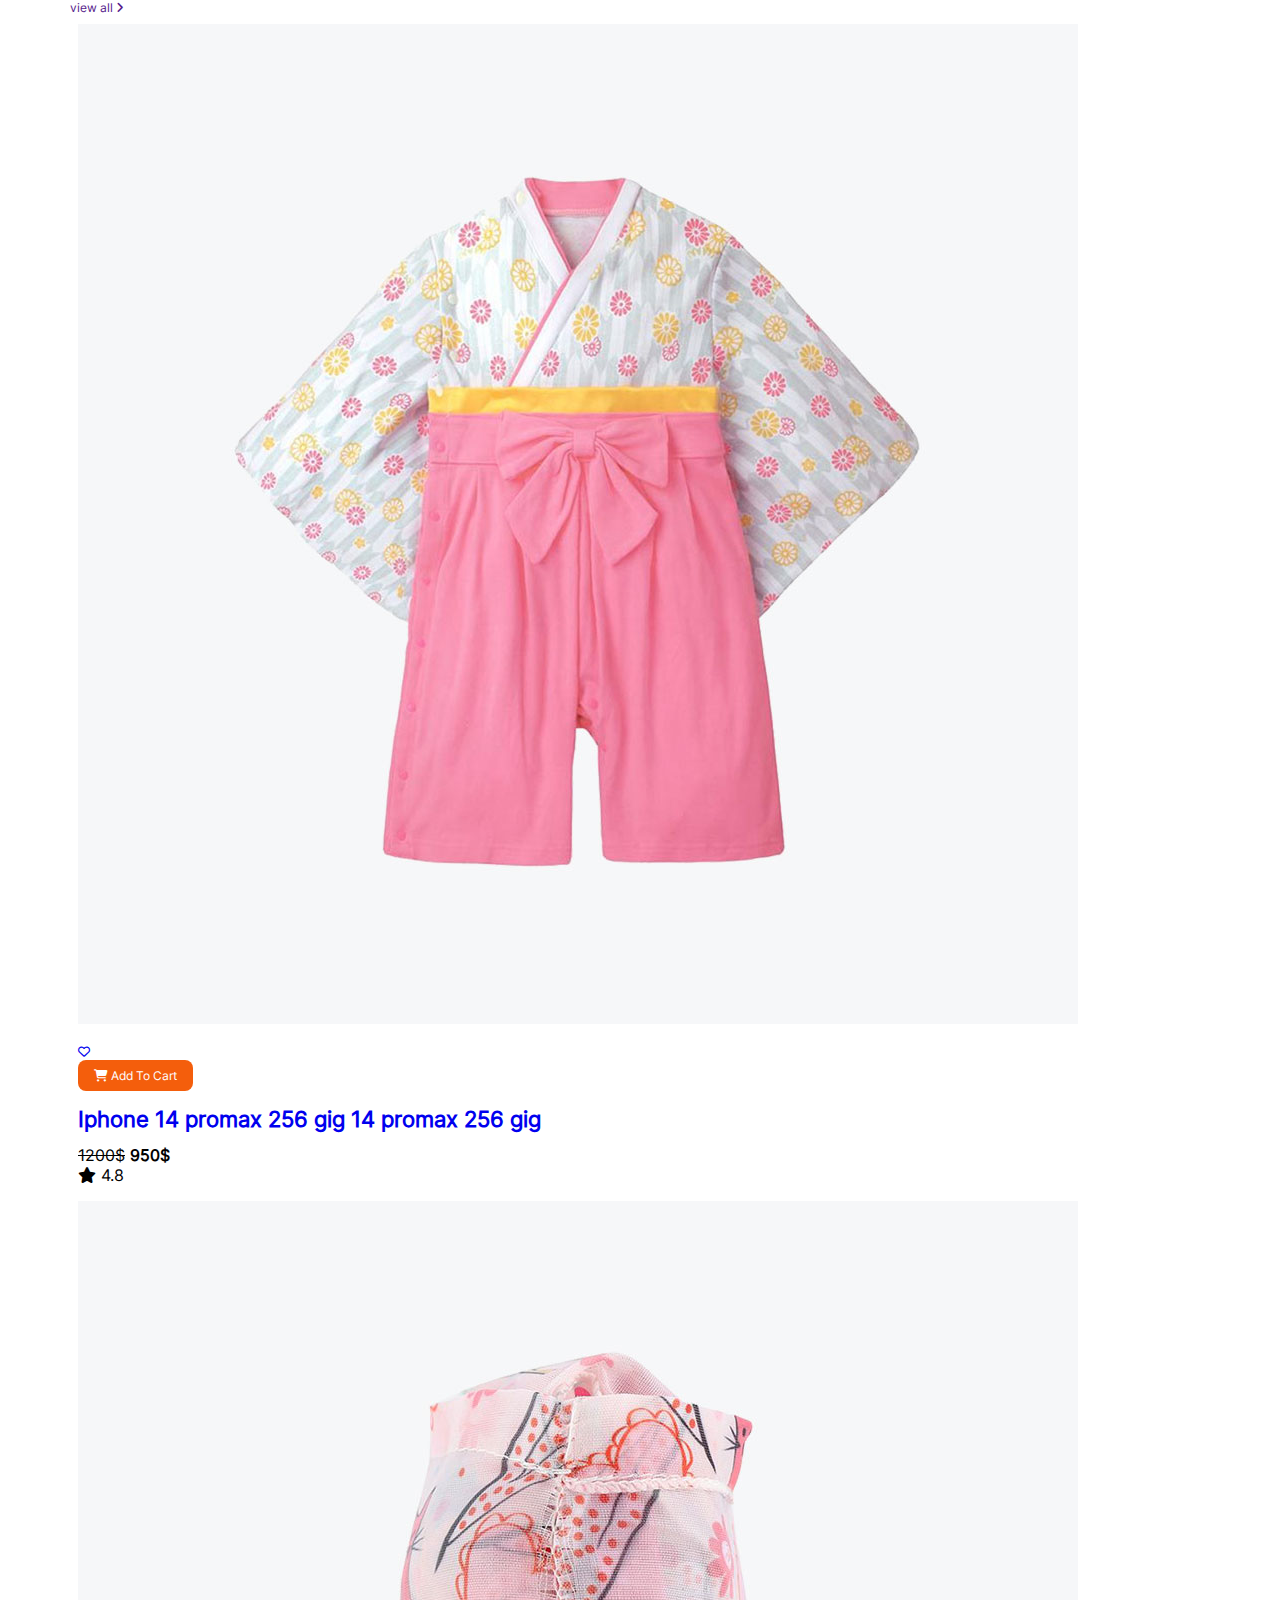
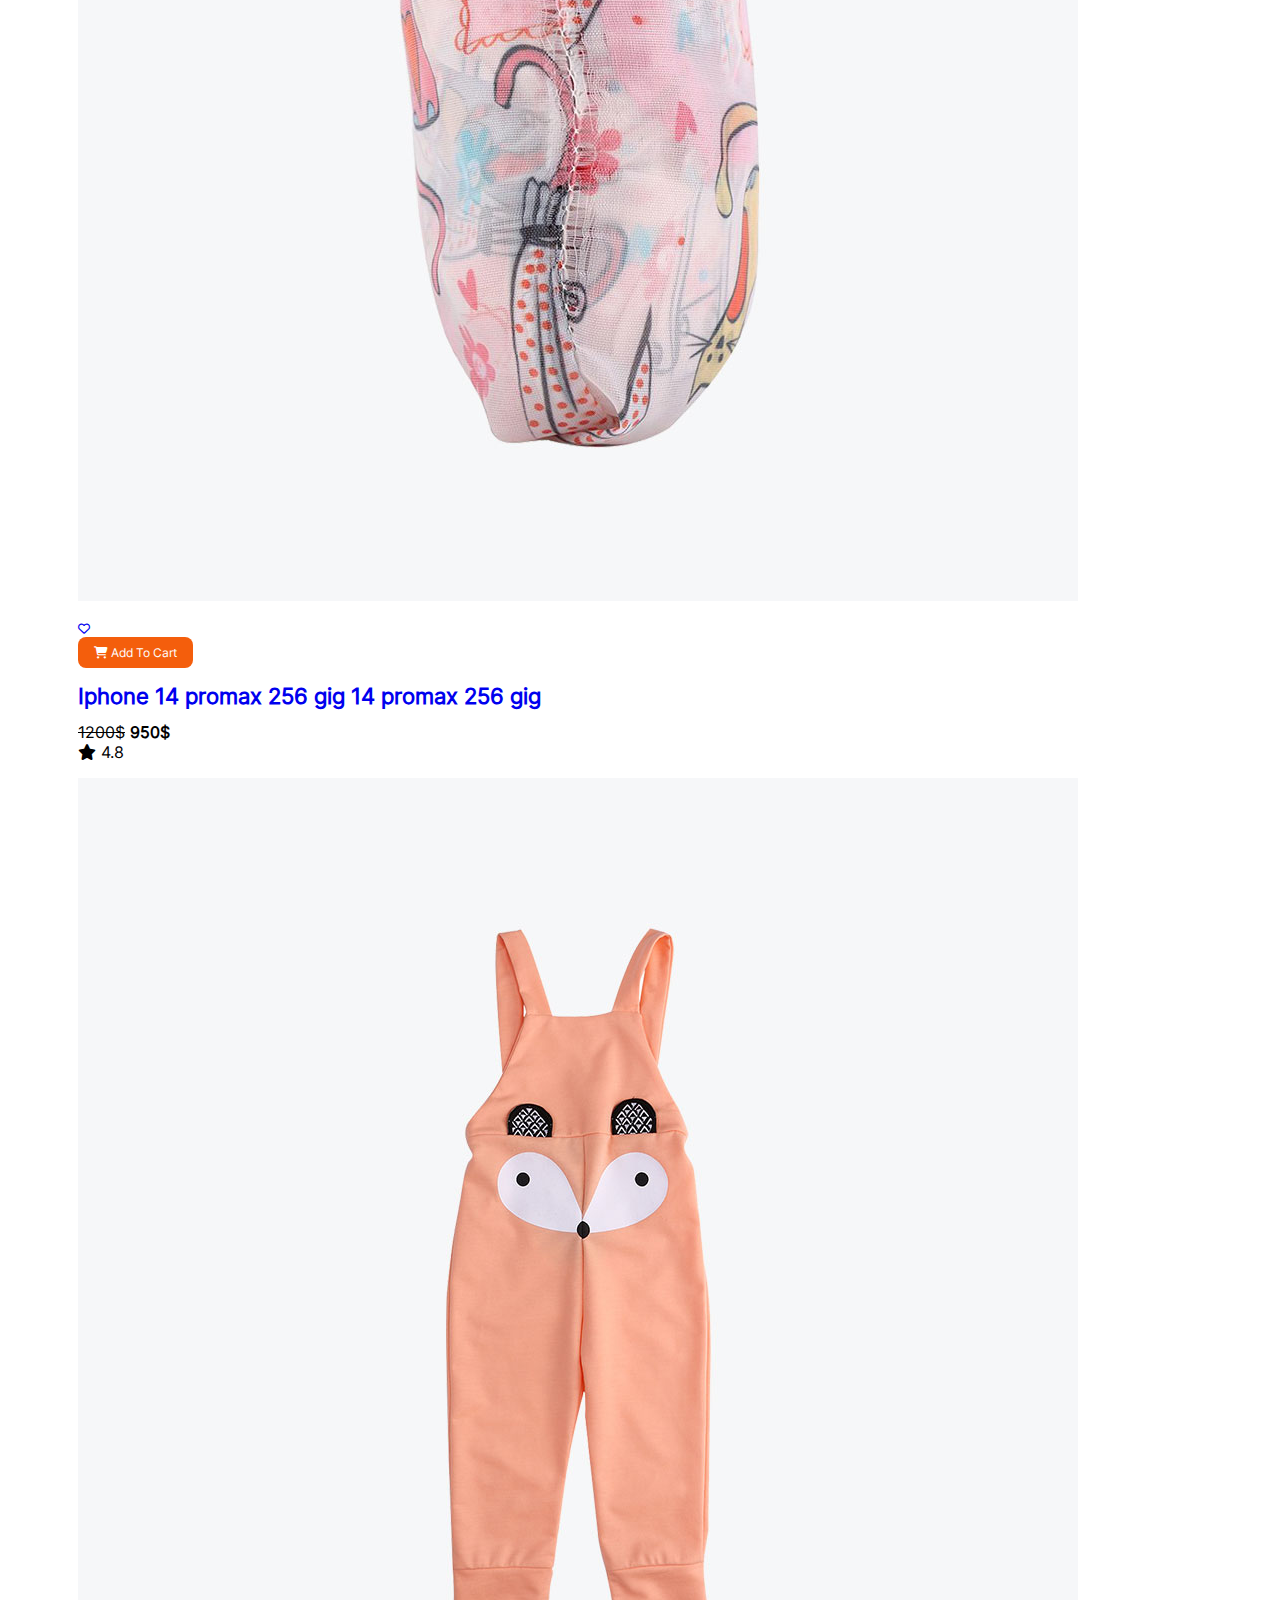
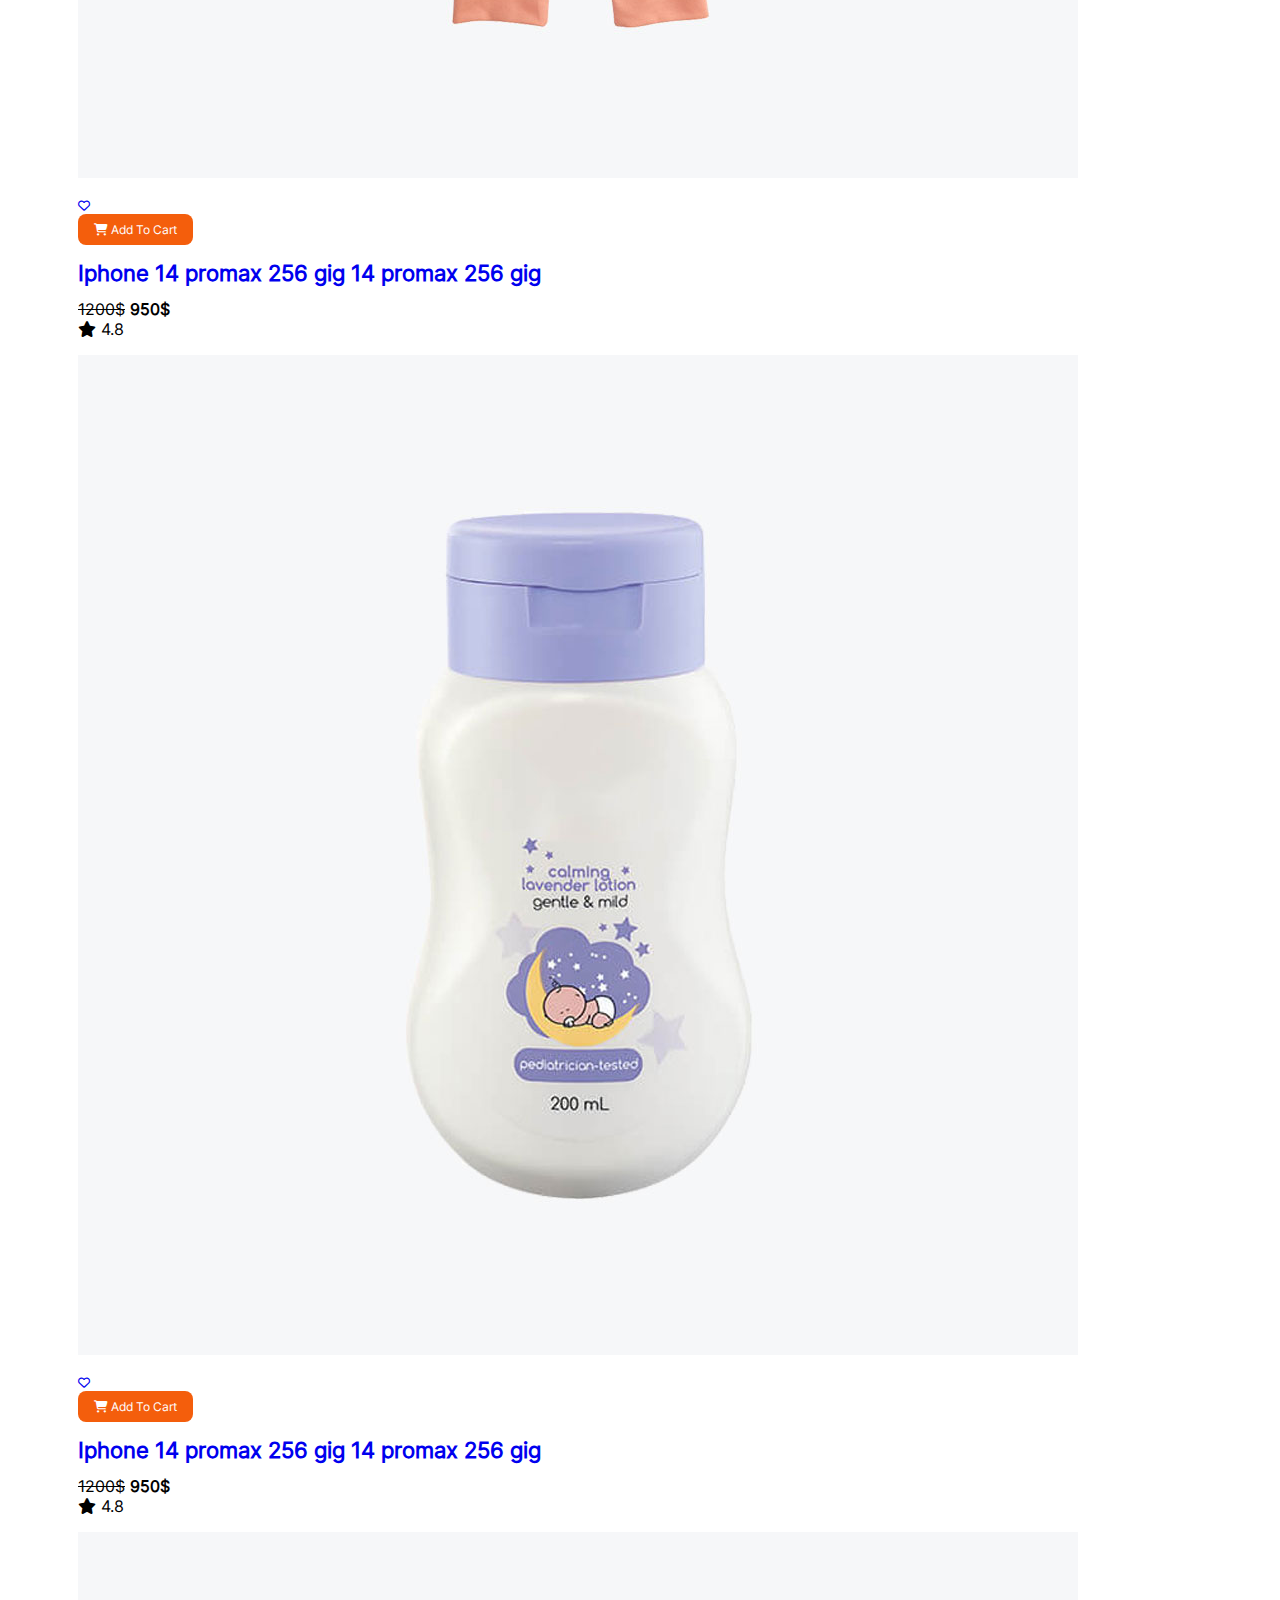
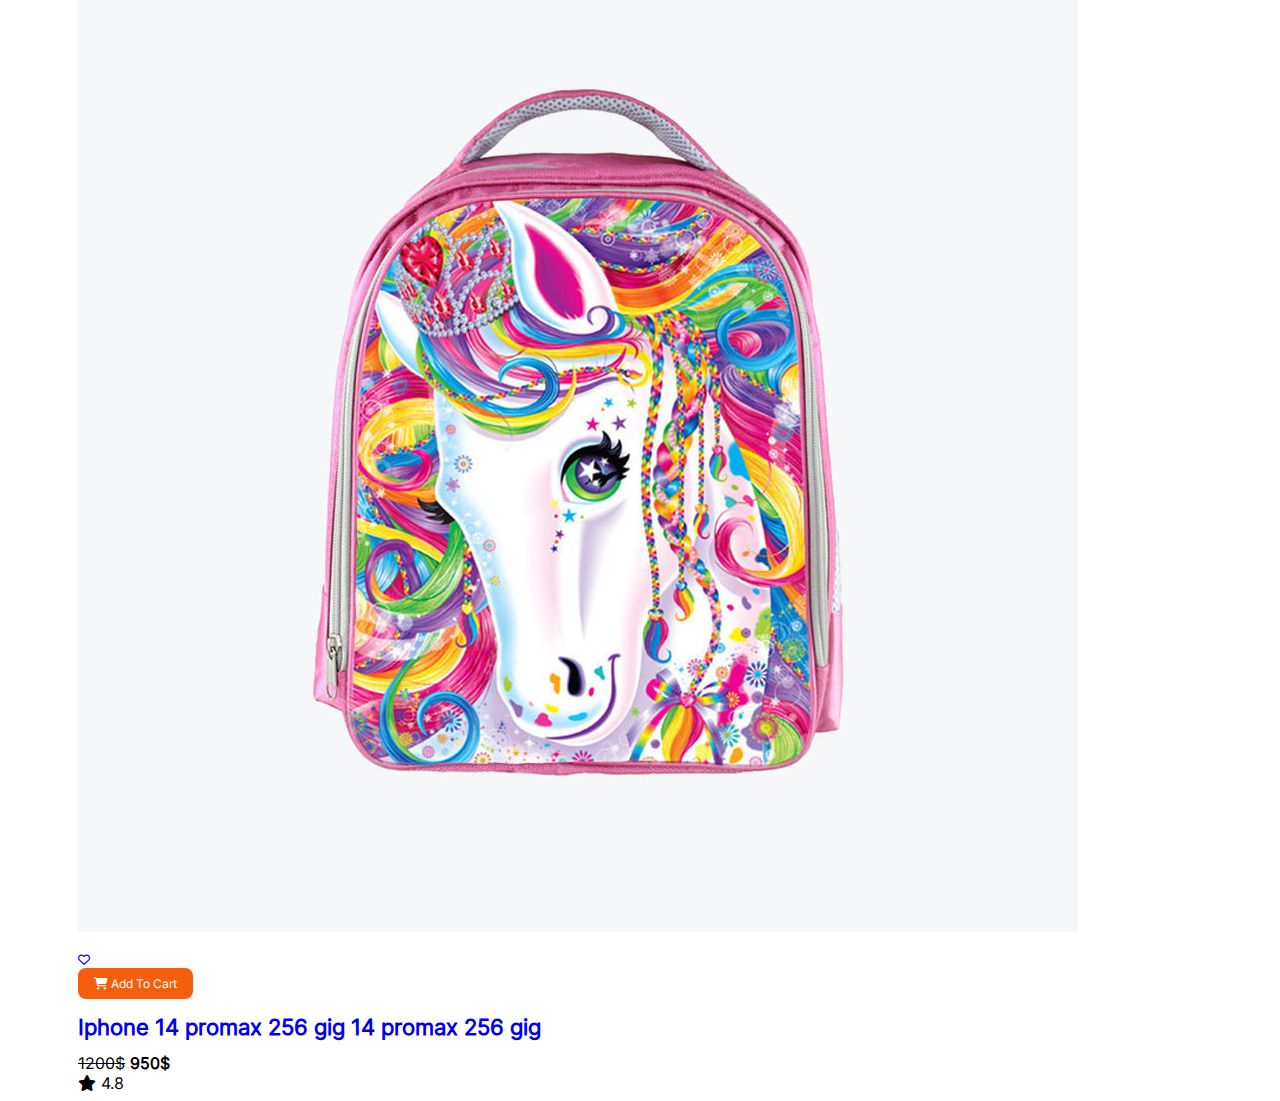
==== commit 7e83395f: "top product part" ====
--- a/index.html
+++ b/index.html
@@ -585,6 +585,68 @@
         </div>
     </section>
 
+    <section>
+        <div class="container">
+            <div class="product_list">
+                <div class="section_heading">
+                    <h2>New Products</h2>
+                    <div class="right_side">
+                        <a href="">
+                            view all
+                            <i class="fa fa-angle-right"></i>
+                        </a>
+                    </div>
+                </div>
+
+                <div x-data="" class="product_list product_list2">
+                    <template x-for="i in 5">
+                        <div class="product_item product_item_2">
+                            <div class="top">
+                                <div class="img">
+                                    <a href="#">
+                                        <img x-bind:id="`p${i}_img_1`" x-bind:src="`./assets/images/dummy_product/${i}.jpg`" alt="">
+                                    </a>
+                                </div>
+                                <a href="#" class="favourite">
+                                    <i class="far fa-heart"></i>
+                                </a>
+                                <ul class="color_list">
+                                    <li x-on:mouseover="change_product_preview_image(`p${i}_img_1`,`./assets/images/dummy_product/${i+3}.jpg`)" style="background-color: red;"></li>
+                                    <li x-on:mouseover="change_product_preview_image(`p${i}_img_1`,`./assets/images/dummy_product/${i+4}.jpg`)" style="background-color: rgb(27, 39, 60);"></li>
+                                    <li x-on:mouseover="change_product_preview_image(`p${i}_img_1`,`./assets/images/dummy_product/${i+5}.jpg`)" style="background-color: rgb(92, 81, 34);"></li>
+                                </ul>
+                                <a href="#" class="btn banner_btn btn_v2 add_to_cart_btn">
+                                    <i class="fa fa-shopping-cart"></i>
+                                    <span>
+                                        Add To Cart
+                                    </span>
+                                </a>
+                            </div>
+                            <div class="divider"></div>
+                            <div class="bottom">
+                                <div class="title">
+                                    <a href="#">
+                                        <h3>Iphone 14 promax 256 gig 14 promax 256 gig</h3>
+                                    </a>
+                                </div>
+                                <div class="price">
+                                    <div class="left">
+                                        <del>1200$</del>
+                                        <b>950$</b>
+                                    </div>
+                                    <div class="right">
+                                        <i class="fas fa-star"></i> 
+                                        <span class="rating">4.8</span>
+                                    </div>
+                                </div>
+                            </div>
+                        </div>
+                    </template>
+                </div>
+            </div>
+        </div>
+    </section>
+
     <script>
         $(document).ready(function(){
             $(".top_sales_product_slide").owlCarousel({
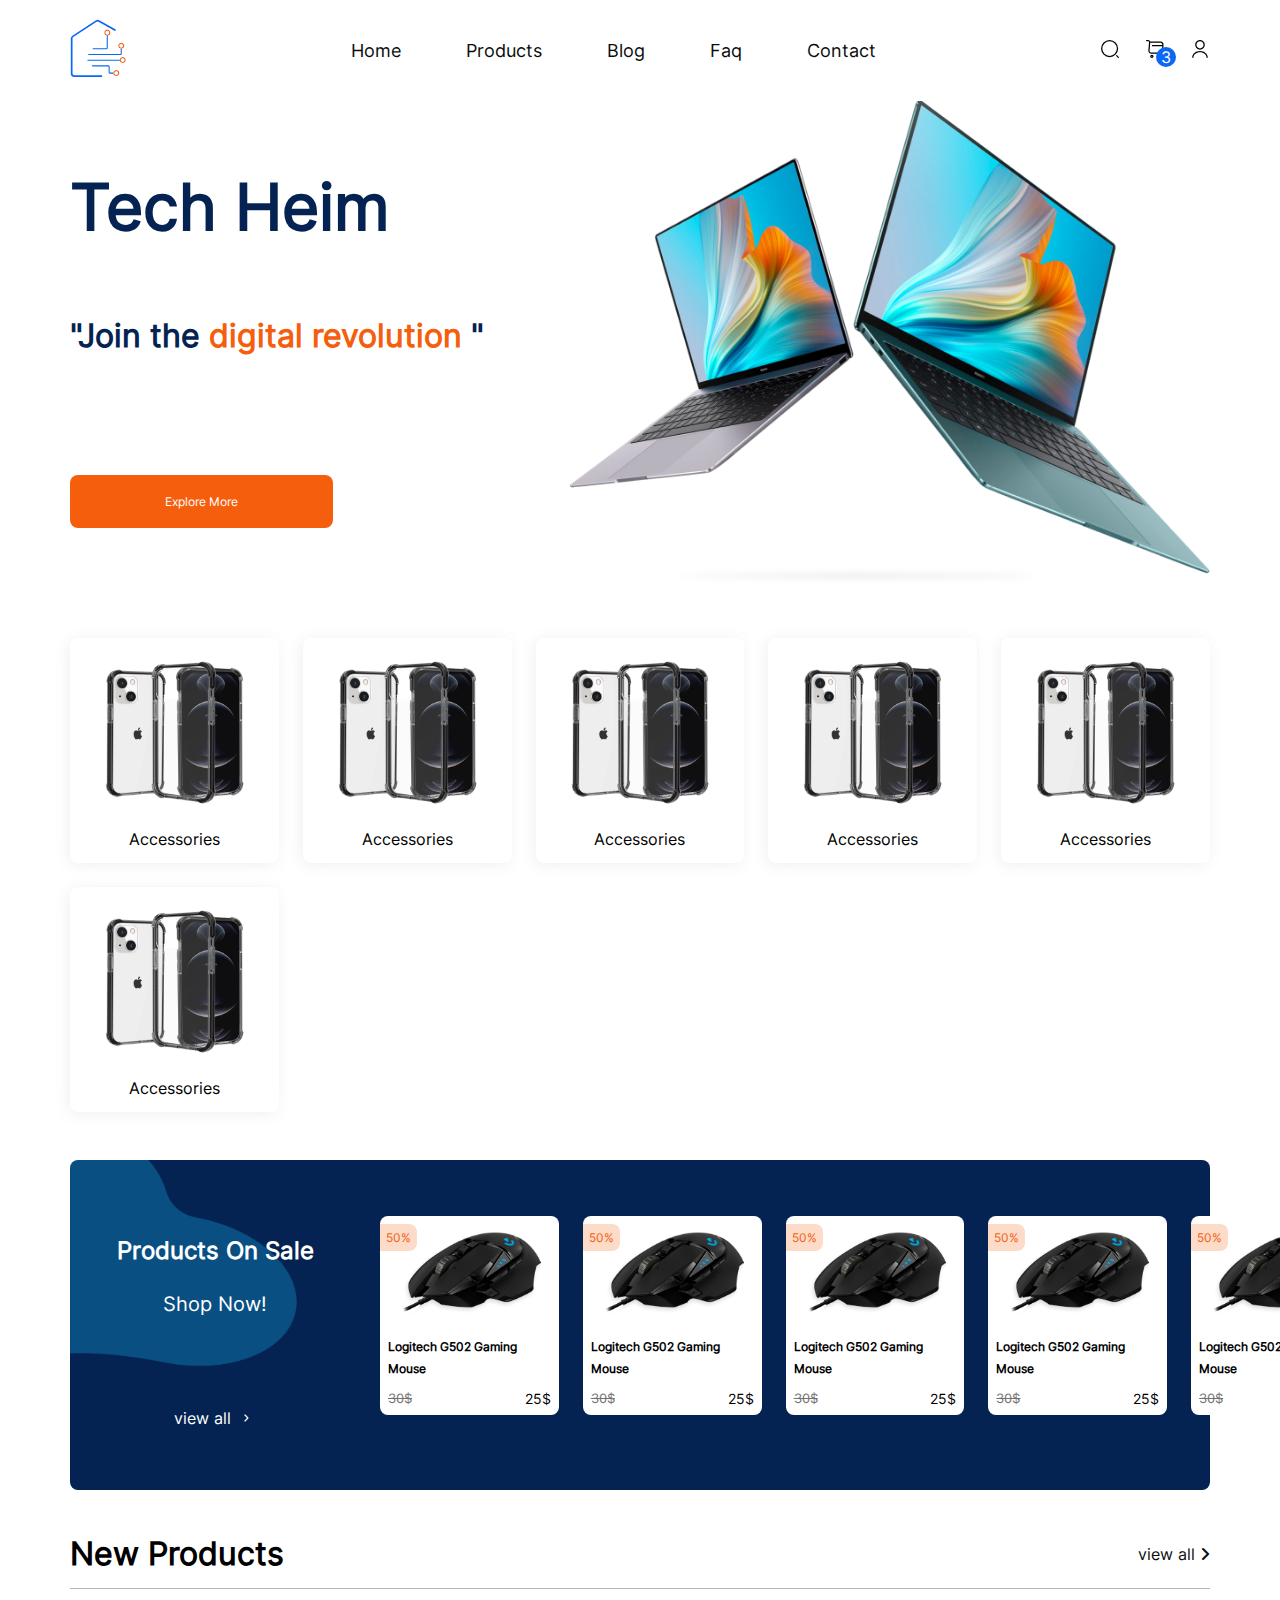
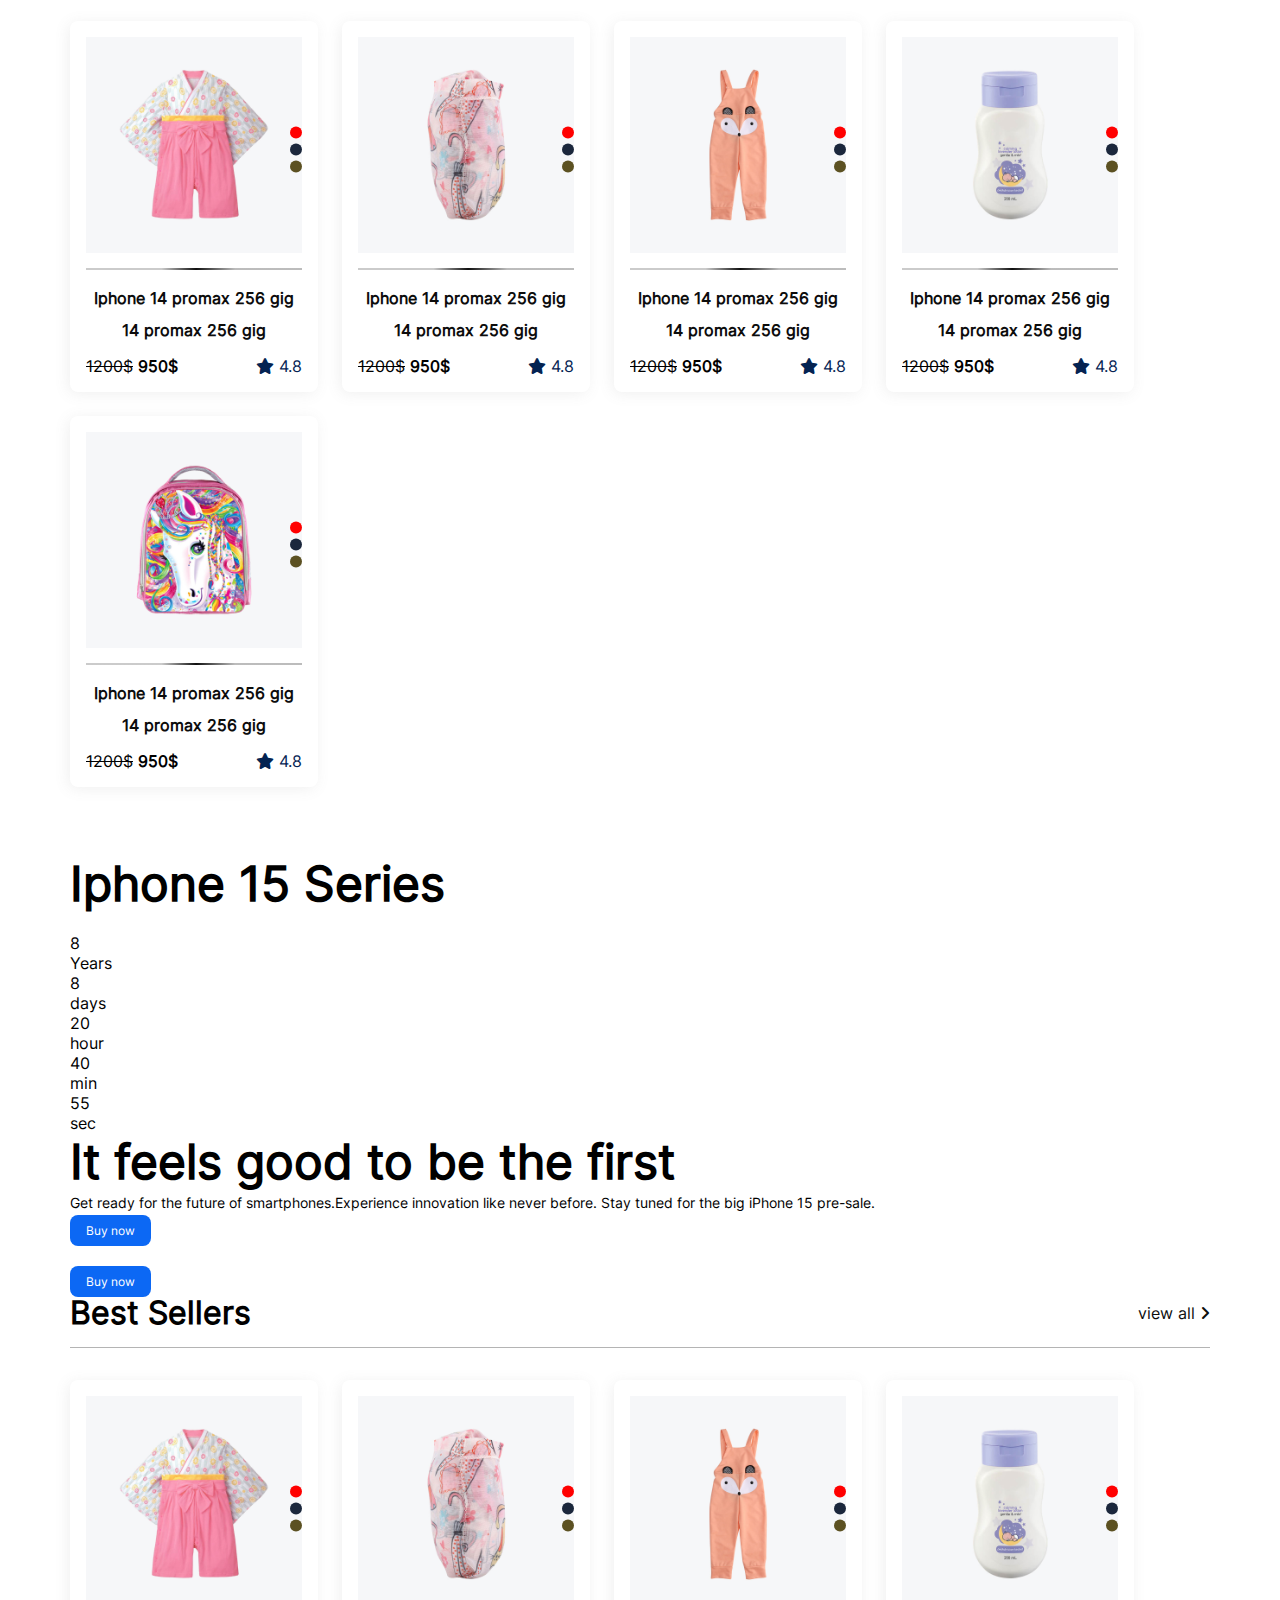
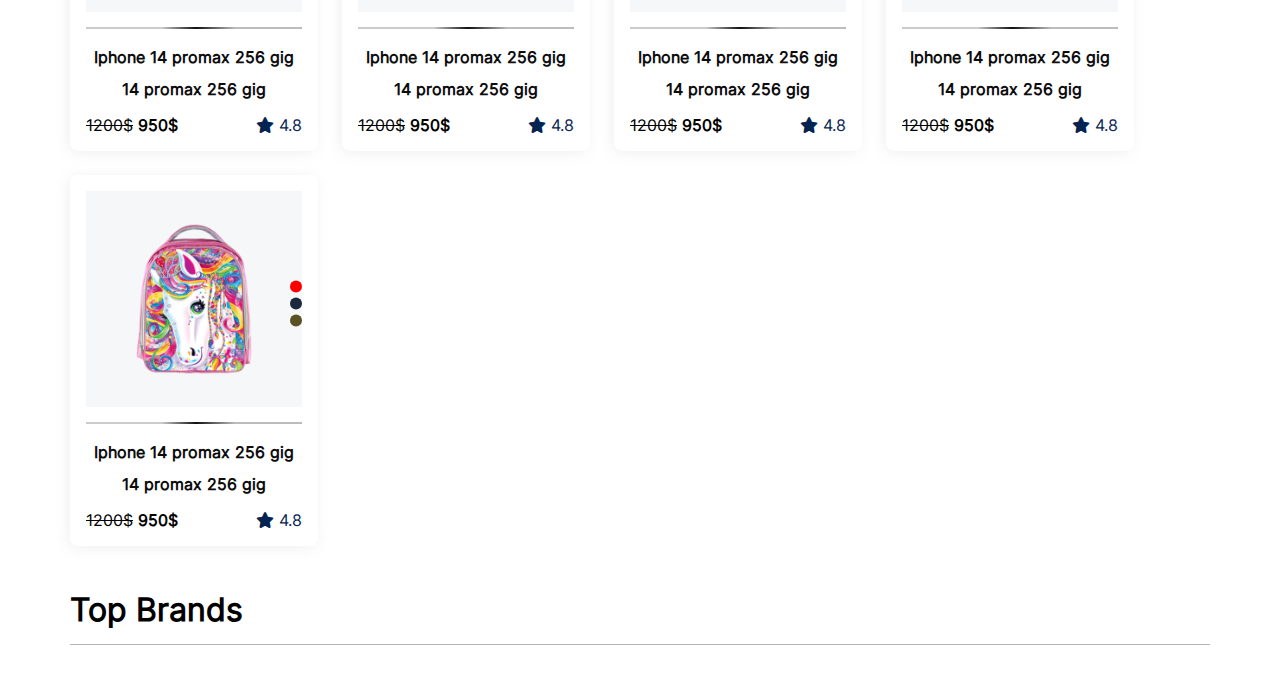
==== commit 98704d53: "offer part, brand part, best product part" ====
--- a/index.html
+++ b/index.html
@@ -50,9 +50,10 @@
     <link rel="stylesheet" href="https://cdnjs.cloudflare.com/ajax/libs/font-awesome/6.4.2/css/all.min.css" />
     <link rel="stylesheet" href="./assets/plugins/owl_carousel/owl.carousel.min.css">
     <link rel="stylesheet" href="./assets/plugins/owl_carousel/owl.theme.default.min.css">
-    
+
     <script src="./assets/js//plugins/jq.js"></script>
     <script src="./assets/plugins/owl_carousel/owl.carousel.min.js"></script>
+    <script src="./assets/js/plugins/countdown.js"></script>
 
     <link rel="stylesheet" href="assets/styles/app.css">
     <script src="./assets/js/app.js"></script>
@@ -604,16 +605,20 @@
                             <div class="top">
                                 <div class="img">
                                     <a href="#">
-                                        <img x-bind:id="`p${i}_img_1`" x-bind:src="`./assets/images/dummy_product/${i}.jpg`" alt="">
+                                        <img x-bind:id="`p${i}_img_1`"
+                                            x-bind:src="`./assets/images/dummy_product/${i}.jpg`" alt="">
                                     </a>
                                 </div>
                                 <a href="#" class="favourite">
                                     <i class="far fa-heart"></i>
                                 </a>
                                 <ul class="color_list">
-                                    <li x-on:mouseover="change_product_preview_image(`p${i}_img_1`,`./assets/images/dummy_product/${i+3}.jpg`)" style="background-color: red;"></li>
-                                    <li x-on:mouseover="change_product_preview_image(`p${i}_img_1`,`./assets/images/dummy_product/${i+4}.jpg`)" style="background-color: rgb(27, 39, 60);"></li>
-                                    <li x-on:mouseover="change_product_preview_image(`p${i}_img_1`,`./assets/images/dummy_product/${i+5}.jpg`)" style="background-color: rgb(92, 81, 34);"></li>
+                                    <li x-on:mouseover="change_product_preview_image(`p${i}_img_1`,`./assets/images/dummy_product/${i+3}.jpg`)"
+                                        style="background-color: red;"></li>
+                                    <li x-on:mouseover="change_product_preview_image(`p${i}_img_1`,`./assets/images/dummy_product/${i+4}.jpg`)"
+                                        style="background-color: rgb(27, 39, 60);"></li>
+                                    <li x-on:mouseover="change_product_preview_image(`p${i}_img_1`,`./assets/images/dummy_product/${i+5}.jpg`)"
+                                        style="background-color: rgb(92, 81, 34);"></li>
                                 </ul>
                                 <a href="#" class="btn banner_btn btn_v2 add_to_cart_btn">
                                     <i class="fa fa-shopping-cart"></i>
@@ -635,7 +640,7 @@
                                         <b>950$</b>
                                     </div>
                                     <div class="right">
-                                        <i class="fas fa-star"></i> 
+                                        <i class="fas fa-star"></i>
                                         <span class="rating">4.8</span>
                                     </div>
                                 </div>
@@ -647,8 +652,182 @@
         </div>
     </section>
 
+    <section id="offers">
+        <div class="container">
+            <div class="offer_contents">
+                <div class="left">
+                    <div class="left_content">
+                        <div class="img">
+                            <img src="./assets/images/offers/left_bg.jpg" alt="">
+                        </div>
+                        <div class="content_left">
+                            <h2 class="offer_title"> <span>Iphone 15</span> Series</h2>
+                            <div class="product_image">
+                                <img src="./assets/images/offers/product.png" alt="">
+                            </div>
+                        </div>
+                        <div class="content_right">
+                            <ul class="count_down timer">
+                                <li>
+                                    <div class="amount" data-years>8</div>
+                                    <div class="title">Years</div>
+                                </li>
+                                <li>
+                                    <div class="amount" data-days>8</div>
+                                    <div class="title" >days</div>
+                                </li>
+                                <li>
+                                    <div class="amount" data-hours>20</div>
+                                    <div class="title">hour</div>
+                                </li>
+                                <li>
+                                    <div class="amount" data-minutes>40</div>
+                                    <div class="title">min</div>
+                                </li>
+                                <li>
+                                    <div class="amount" data-seconds>55</div>
+                                    <div class="title" >sec</div>
+                                </li>
+                            </ul>
+                            <h2 class="offer_details_title">
+                                It feels good to be the first
+                            </h2>
+                            <p class="description">
+                                Get ready for the future of smartphones.Experience innovation like never before. Stay
+                                tuned for the big iPhone 15 pre-sale.
+                            </p>
+                            <a class="btn offer_btn btn_v1" href="#">Buy now</a>
+                        </div>
+                    </div>
+                </div>
+                <div class="right">
+                    <div class="right_content">
+                        <div class="img">
+                            <img src="./assets/images/offers/right_bg.jpg" alt="">
+                        </div>
+                        <a class="btn offer_btn btn_v1" href="#">Buy now</a>
+                    </div>
+                </div>
+            </div>
+        </div>
+    </section>
+
+    <section>
+        <div class="container">
+            <div class="product_list">
+                <div class="section_heading">
+                    <h2>Best Sellers</h2>
+                    <div class="right_side">
+                        <a href="">
+                            view all
+                            <i class="fa fa-angle-right"></i>
+                        </a>
+                    </div>
+                </div>
+
+                <div x-data="" class="product_list product_list2">
+                    <template x-for="i in 5">
+                        <div class="product_item product_item_2">
+                            <div class="top">
+                                <div class="img">
+                                    <a href="#">
+                                        <img x-bind:id="`p${i}_img_1`"
+                                            x-bind:src="`./assets/images/dummy_product/${i}.jpg`" alt="">
+                                    </a>
+                                </div>
+                                <a href="#" class="favourite">
+                                    <i class="far fa-heart"></i>
+                                </a>
+                                <ul class="color_list">
+                                    <li x-on:mouseover="change_product_preview_image(`p${i}_img_1`,`./assets/images/dummy_product/${i+3}.jpg`)"
+                                        style="background-color: red;"></li>
+                                    <li x-on:mouseover="change_product_preview_image(`p${i}_img_1`,`./assets/images/dummy_product/${i+4}.jpg`)"
+                                        style="background-color: rgb(27, 39, 60);"></li>
+                                    <li x-on:mouseover="change_product_preview_image(`p${i}_img_1`,`./assets/images/dummy_product/${i+5}.jpg`)"
+                                        style="background-color: rgb(92, 81, 34);"></li>
+                                </ul>
+                                <a href="#" class="btn banner_btn btn_v2 add_to_cart_btn">
+                                    <i class="fa fa-shopping-cart"></i>
+                                    <span>
+                                        Add To Cart
+                                    </span>
+                                </a>
+                            </div>
+                            <div class="divider"></div>
+                            <div class="bottom">
+                                <div class="title">
+                                    <a href="#">
+                                        <h3>Iphone 14 promax 256 gig 14 promax 256 gig</h3>
+                                    </a>
+                                </div>
+                                <div class="price">
+                                    <div class="left">
+                                        <del>1200$</del>
+                                        <b>950$</b>
+                                    </div>
+                                    <div class="right">
+                                        <i class="fas fa-star"></i>
+                                        <span class="rating">4.8</span>
+                                    </div>
+                                </div>
+                            </div>
+                        </div>
+                    </template>
+                </div>
+            </div>
+        </div>
+    </section>
+
+    <section>
+        <div class="container">
+            <div class="section_heading">
+                <h2>Top Brands</h2>
+                <div class="right_side">
+                    <!-- <a href="">
+                        view all
+                        <i class="fa fa-angle-right"></i>
+                    </a> -->
+                </div>
+            </div>
+            <div class="brand_list">
+                <div class="brand_logos brand_slide owl-carousel">
+                    <div class="img">
+                        <img src="./assets/images/brands/sony.png" alt="">
+                    </div>
+                    <div class="img">
+                        <img src="./assets/images/brands/huawei.png" alt="">
+                    </div>
+                    <div class="img">
+                        <img src="./assets/images/brands/sony.png" alt="">
+                    </div>
+                    <div class="img">
+                        <img src="./assets/images/brands/huawei.png" alt="">
+                    </div>
+                    <div class="img">
+                        <img src="./assets/images/brands/sony.png" alt="">
+                    </div>
+                    <div class="img">
+                        <img src="./assets/images/brands/huawei.png" alt="">
+                    </div>
+                    <div class="img">
+                        <img src="./assets/images/brands/sony.png" alt="">
+                    </div>
+                    <div class="img">
+                        <img src="./assets/images/brands/sony.png" alt="">
+                    </div>
+                    <div class="img">
+                        <img src="./assets/images/brands/sony.png" alt="">
+                    </div>
+                    <div class="img">
+                        <img src="./assets/images/brands/sony.png" alt="">
+                    </div>
+                </div>
+            </div>
+        </div>
+    </section>
+    
     <script>
-        $(document).ready(function(){
+        $(document).ready(function () {
             $(".top_sales_product_slide").owlCarousel({
                 items: 5,
                 margin: 24,
@@ -656,8 +835,28 @@
                 autoplay: true,
                 autoplayHoverPause: true,
                 nav: true,
-                navText: [$('.top_sales_product_slide_prev'),$('.top_sales_product_slide_next')]
+                navText: [$('.top_sales_product_slide_prev'), $('.top_sales_product_slide_next')]
             });
+            $(".brand_slide").owlCarousel({
+                items: 8,
+                margin: 30,
+                loop: true,
+                autoplay: true,
+                autoplayHoverPause: true,
+                dosts: true,
+                nav: false,
+            });
+
+
+        });
+
+        timezz(document.querySelector('.timer'), {
+            date: 'Feb 01, 2024 20:00:00',
+            pause: false,
+            stopOnZero: true,
+            beforeCreate() { },
+            beforeUpdate() { },
+            update(event) {},
         });
     </script>
 
--- a/assets/styles/app.css
+++ b/assets/styles/app.css
@@ -315,6 +315,23 @@
 .product_item .price_area .price {
   font-size: 14px;
 }
+.section_heading {
+  display: flex;
+  justify-content: space-between;
+  align-items: center;
+  border-bottom: 1px solid #B4B4B4;
+  padding-bottom: 18px;
+  margin-bottom: 32px;
+}
+.section_heading h2 {
+  font-size: 32px;
+  line-height: 32px;
+}
+.section_heading .right_side a {
+  font-size: 16px;
+  color: var(--black);
+}
+
 .container {
   width: 1400px;
   margin: auto;
@@ -833,4 +850,97 @@
   margin-top: 8px;
 }
 
+.product_list2 {
+  display: grid;
+  grid-template-columns: repeat(auto-fit, minmax(248px, 248px));
+  gap: 24px;
+  padding-bottom: 48px;
+}
+.product_list2 .product_item_2 {
+  max-width: 255px;
+  box-shadow: -2px 2px 15px -1px rgba(113, 113, 113, 0.12);
+  padding: 16px;
+  display: grid;
+}
+.product_list2 .product_item_2 .top {
+  position: relative;
+  overflow: hidden;
+}
+.product_list2 .product_item_2 .top .img a {
+  display: block;
+}
+.product_list2 .product_item_2 .top .img a img {
+  transition-duration: 0.3s;
+}
+.product_list2 .product_item_2 .top .favourite {
+  position: absolute;
+  top: 0px;
+  left: -35px;
+  font-size: 24px;
+  z-index: 9;
+}
+.product_list2 .product_item_2 .top .color_list {
+  position: absolute;
+  right: 0;
+  z-index: 9;
+  top: 50%;
+  transform: translateY(-50%);
+}
+.product_list2 .product_item_2 .top .color_list li {
+  width: 12px;
+  height: 12px;
+  border-radius: 50%;
+  margin-bottom: 5px;
+  cursor: pointer;
+}
+.product_list2 .product_item_2 .top .add_to_cart_btn {
+  position: absolute;
+  bottom: -35px;
+  left: 50%;
+  transform: translateX(-50%);
+  text-wrap: nowrap;
+}
+.product_list2 .product_item_2 .divider {
+  height: 2px;
+  background: rgb(68, 68, 68);
+  background: linear-gradient(90deg, rgba(68, 68, 68, 0.2800769966) 35%, rgb(16, 16, 16) 51%, rgba(68, 68, 68, 0.3557072487) 69%);
+}
+.product_list2 .product_item_2 .bottom {
+  display: flex;
+  flex-direction: column;
+  justify-content: space-between;
+}
+.product_list2 .product_item_2 .bottom .title a {
+  display: block;
+}
+.product_list2 .product_item_2 .bottom .title a h3 {
+  font-size: 16px;
+  text-align: center;
+  color: var(--black);
+}
+.product_list2 .product_item_2 .bottom .price {
+  display: flex;
+  justify-content: space-between;
+}
+.product_list2 .product_item_2 .bottom .price .right {
+  color: var(--navy_blue);
+}
+.product_list2 .product_item_2:hover .top .img a img {
+  transform: scale(1.2);
+}
+.product_list2 .product_item_2:hover .top .favourite {
+  left: 0;
+  color: red;
+}
+.product_list2 .product_item_2:hover .top .add_to_cart_btn {
+  bottom: 15px;
+}
+.product_list2 .product_item_2:hover .divider {
+  background: rgb(6, 58, 136);
+  background: linear-gradient(90deg, rgba(6, 58, 136, 0.3501050078) 35%, rgb(6, 58, 136) 51%, rgba(6, 58, 136, 0.2436624308) 69%);
+}
+.product_list2 .product_item_2:hover .bottom a h3 {
+  color: var(--navy_blue);
+}
+
 /*# sourceMappingURL=app.css.map */
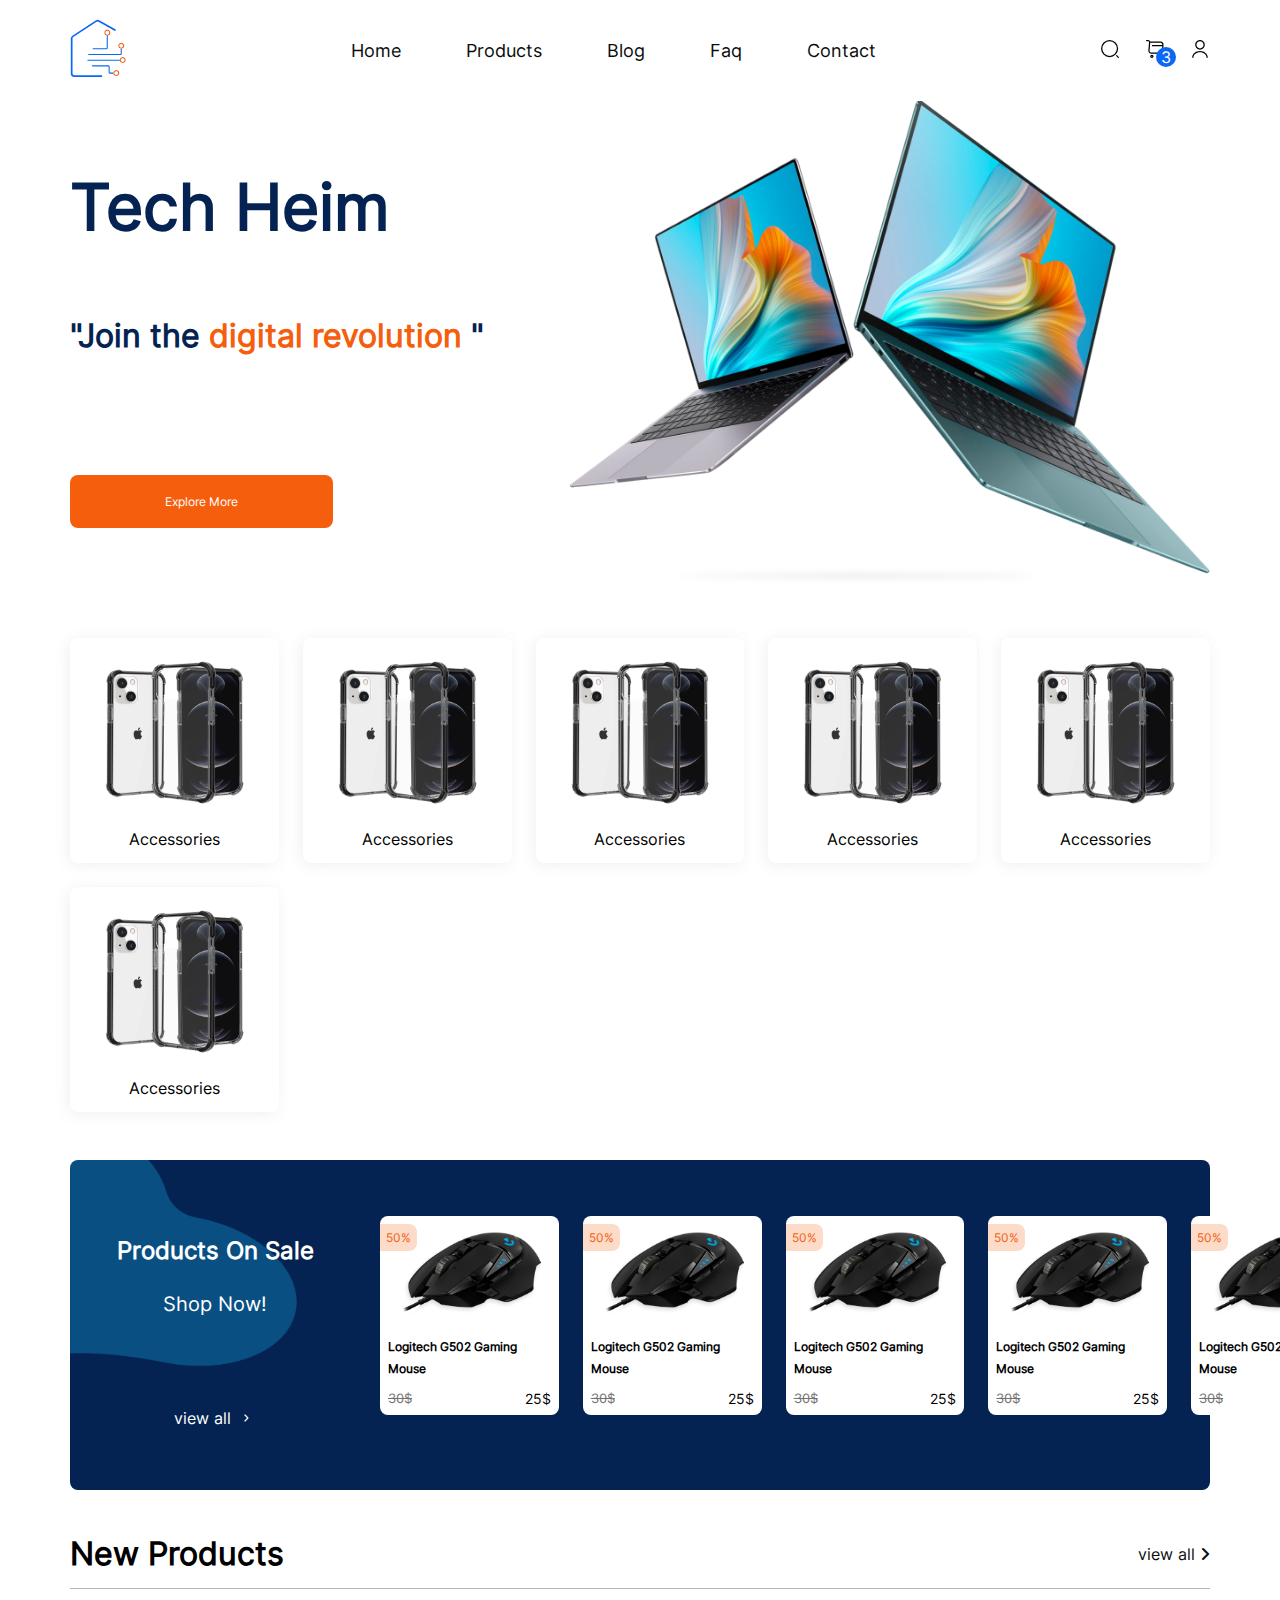
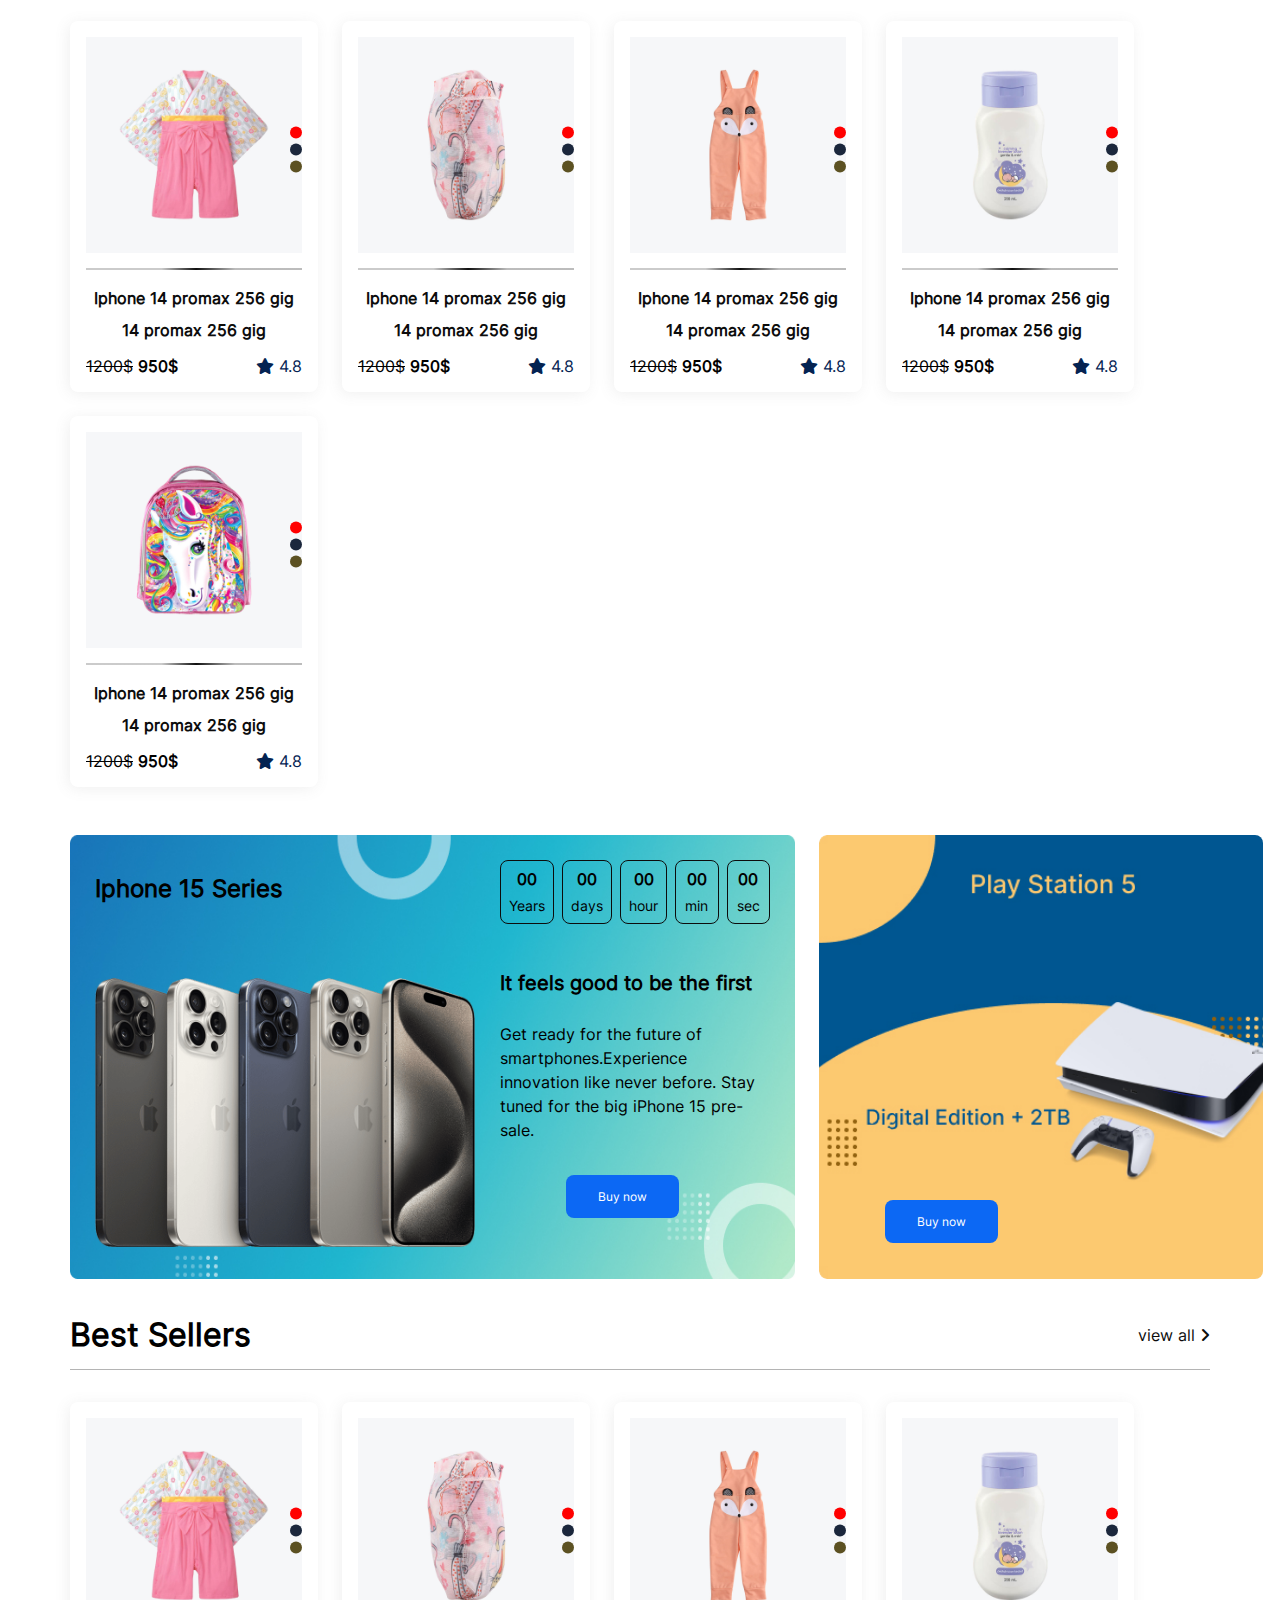
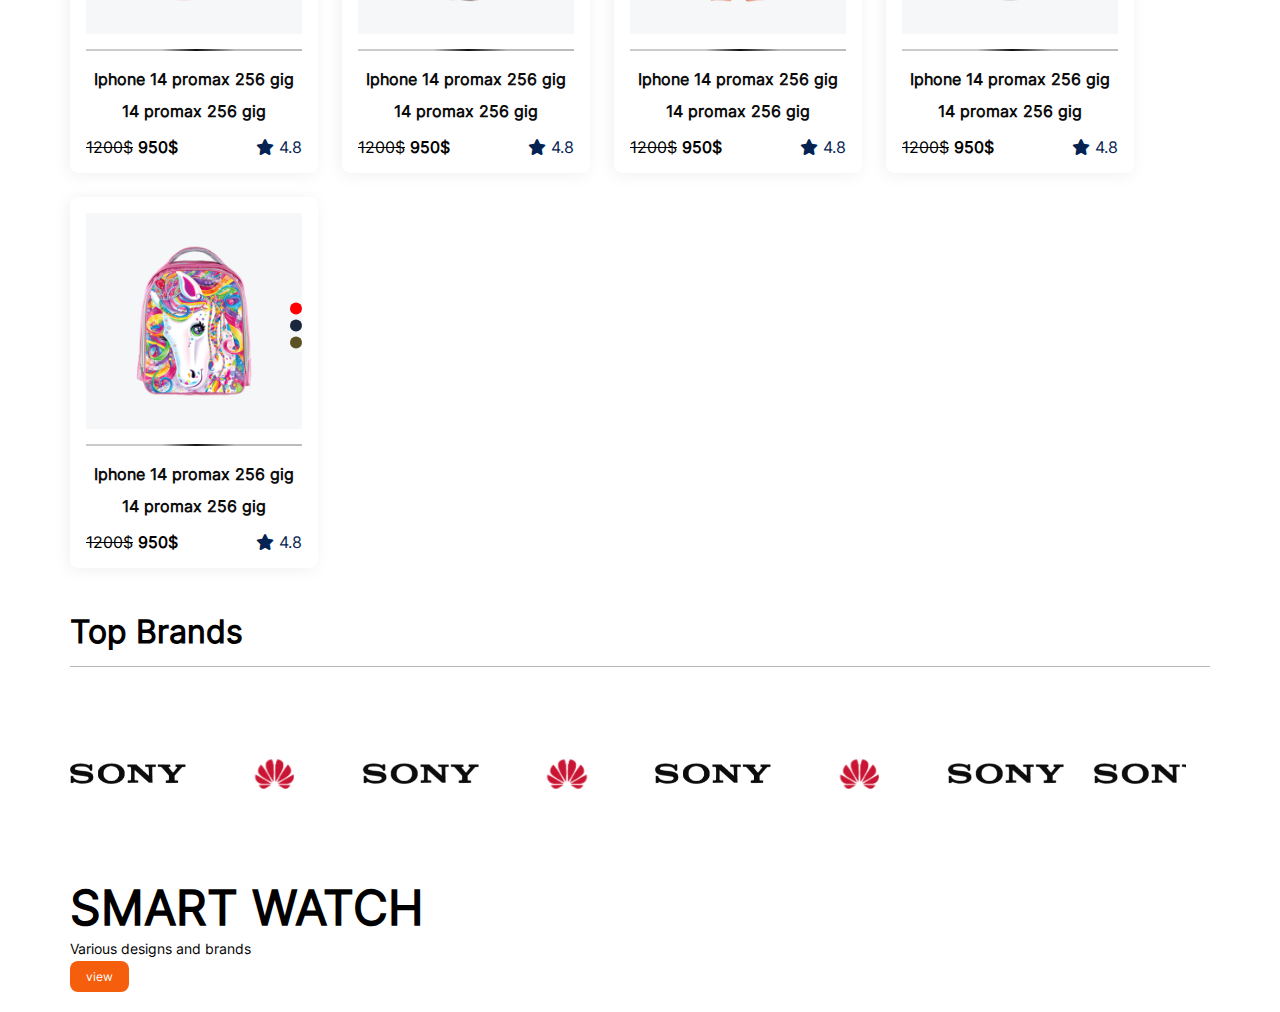
==== commit 550e52cf: "heighlight product" ====
--- a/index.html
+++ b/index.html
@@ -731,7 +731,7 @@
                             <div class="top">
                                 <div class="img">
                                     <a href="#">
-                                        <img x-bind:id="`p${i}_img_1`"
+                                        <img x-bind:id="`p${i}_best_img_1`"
                                             x-bind:src="`./assets/images/dummy_product/${i}.jpg`" alt="">
                                     </a>
                                 </div>
@@ -739,11 +739,11 @@
                                     <i class="far fa-heart"></i>
                                 </a>
                                 <ul class="color_list">
-                                    <li x-on:mouseover="change_product_preview_image(`p${i}_img_1`,`./assets/images/dummy_product/${i+3}.jpg`)"
+                                    <li x-on:mouseover="change_product_preview_image(`p${i}_best_img_1`,`./assets/images/dummy_product/${i+3}.jpg`)"
                                         style="background-color: red;"></li>
-                                    <li x-on:mouseover="change_product_preview_image(`p${i}_img_1`,`./assets/images/dummy_product/${i+4}.jpg`)"
+                                    <li x-on:mouseover="change_product_preview_image(`p${i}_best_img_1`,`./assets/images/dummy_product/${i+4}.jpg`)"
                                         style="background-color: rgb(27, 39, 60);"></li>
-                                    <li x-on:mouseover="change_product_preview_image(`p${i}_img_1`,`./assets/images/dummy_product/${i+5}.jpg`)"
+                                    <li x-on:mouseover="change_product_preview_image(`p${i}_best_img_1`,`./assets/images/dummy_product/${i+5}.jpg`)"
                                         style="background-color: rgb(92, 81, 34);"></li>
                                 </ul>
                                 <a href="#" class="btn banner_btn btn_v2 add_to_cart_btn">
@@ -820,6 +820,36 @@
                     </div>
                     <div class="img">
                         <img src="./assets/images/brands/sony.png" alt="">
+                    </div>
+                </div>
+            </div>
+        </div>
+    </section>
+
+    <section>
+        <div class="container">
+            <div class="heighlighted_content">
+                <div class="shape"></div>
+                <div class="left">
+                    <div class="l_content">
+                        <h2 class="heading">
+                            SMART WATCH
+    
+                        </h2>
+                        <p>
+                            Various designs and brands
+                        </p>
+                        <div class="btns">
+                            <a href="#" class="btn btn_v2">
+                                view
+                            </a>
+                        </div>
+                    </div>
+                </div>
+                <div class="right">
+                    
+                    <div class="img">
+                        <img src="./assets/images/heighlighted_product/1.png" alt="">
                     </div>
                 </div>
             </div>
@@ -846,8 +876,6 @@
                 dosts: true,
                 nav: false,
             });
-
-
         });
 
         timezz(document.querySelector('.timer'), {
--- a/assets/styles/app.css
+++ b/assets/styles/app.css
@@ -943,4 +943,117 @@
   color: var(--navy_blue);
 }
 
+#offers {
+  padding-bottom: 40px;
+}
+
+.offer_contents {
+  display: grid;
+  grid-template-columns: 1fr 444px;
+  gap: 24px;
+}
+.offer_contents .offer_btn {
+  position: absolute;
+  left: 66px;
+  bottom: 36px;
+  padding: 14px 32px;
+}
+.offer_contents .left .left_content {
+  padding: 25px;
+  position: relative;
+  display: grid;
+  grid-template-columns: 1fr 270px;
+  gap: 25px;
+  height: 100%;
+}
+.offer_contents .left .left_content .img {
+  position: absolute;
+  height: 100%;
+  width: 100%;
+  left: 0;
+  top: 0;
+}
+.offer_contents .left .left_content .img img {
+  height: 100%;
+  width: 100%;
+  object-fit: unset;
+}
+.offer_contents .left .left_content .content_left {
+  position: relative;
+  z-index: 99;
+}
+.offer_contents .left .left_content .content_left .offer_title {
+  font-size: 24px;
+  margin-bottom: 60px;
+}
+.offer_contents .left .left_content .content_left .product_image img {
+  max-width: 380px;
+}
+.offer_contents .left .left_content .content_right {
+  position: relative;
+  z-index: 99;
+}
+.offer_contents .left .left_content .content_right .count_down {
+  display: flex;
+  gap: 8px;
+  margin-bottom: 30px;
+}
+.offer_contents .left .left_content .content_right .count_down li {
+  padding: 8px;
+  border-radius: 8px;
+  text-align: center;
+  border: 1px solid var(--black);
+  height: 46px;
+  width: 49px;
+}
+.offer_contents .left .left_content .content_right .count_down li .amount {
+  font-weight: 600;
+  font-size: 16px;
+  margin-bottom: 8px;
+}
+.offer_contents .left .left_content .content_right .count_down li .title {
+  font-size: 14px;
+}
+.offer_contents .left .left_content .content_right .offer_details_title {
+  font-size: 20px;
+  margin-bottom: 10px;
+}
+.offer_contents .left .left_content .content_right .description {
+  font-size: 16px;
+  margin-bottom: 25px;
+}
+.offer_contents .right .right_content {
+  height: 444px;
+  width: 444px;
+  position: relative;
+}
+.offer_contents .right .right_content .img {
+  height: 100%;
+  width: 100%;
+}
+.offer_contents .right .right_content .img img {
+  border-radius: 8px;
+  height: 100%;
+  width: 100%;
+}
+
+.brand_list {
+  padding-bottom: 30px;
+}
+.brand_list .brand_logos {
+  display: flex;
+  gap: 24px;
+  padding: 60px 0px;
+}
+.brand_list .brand_logos .img {
+  display: flex;
+  justify-content: center;
+}
+.brand_list .brand_logos .img img {
+  height: 30px;
+  width: unset;
+  max-width: 100%;
+  object-fit: contain;
+}
+
 /*# sourceMappingURL=app.css.map */
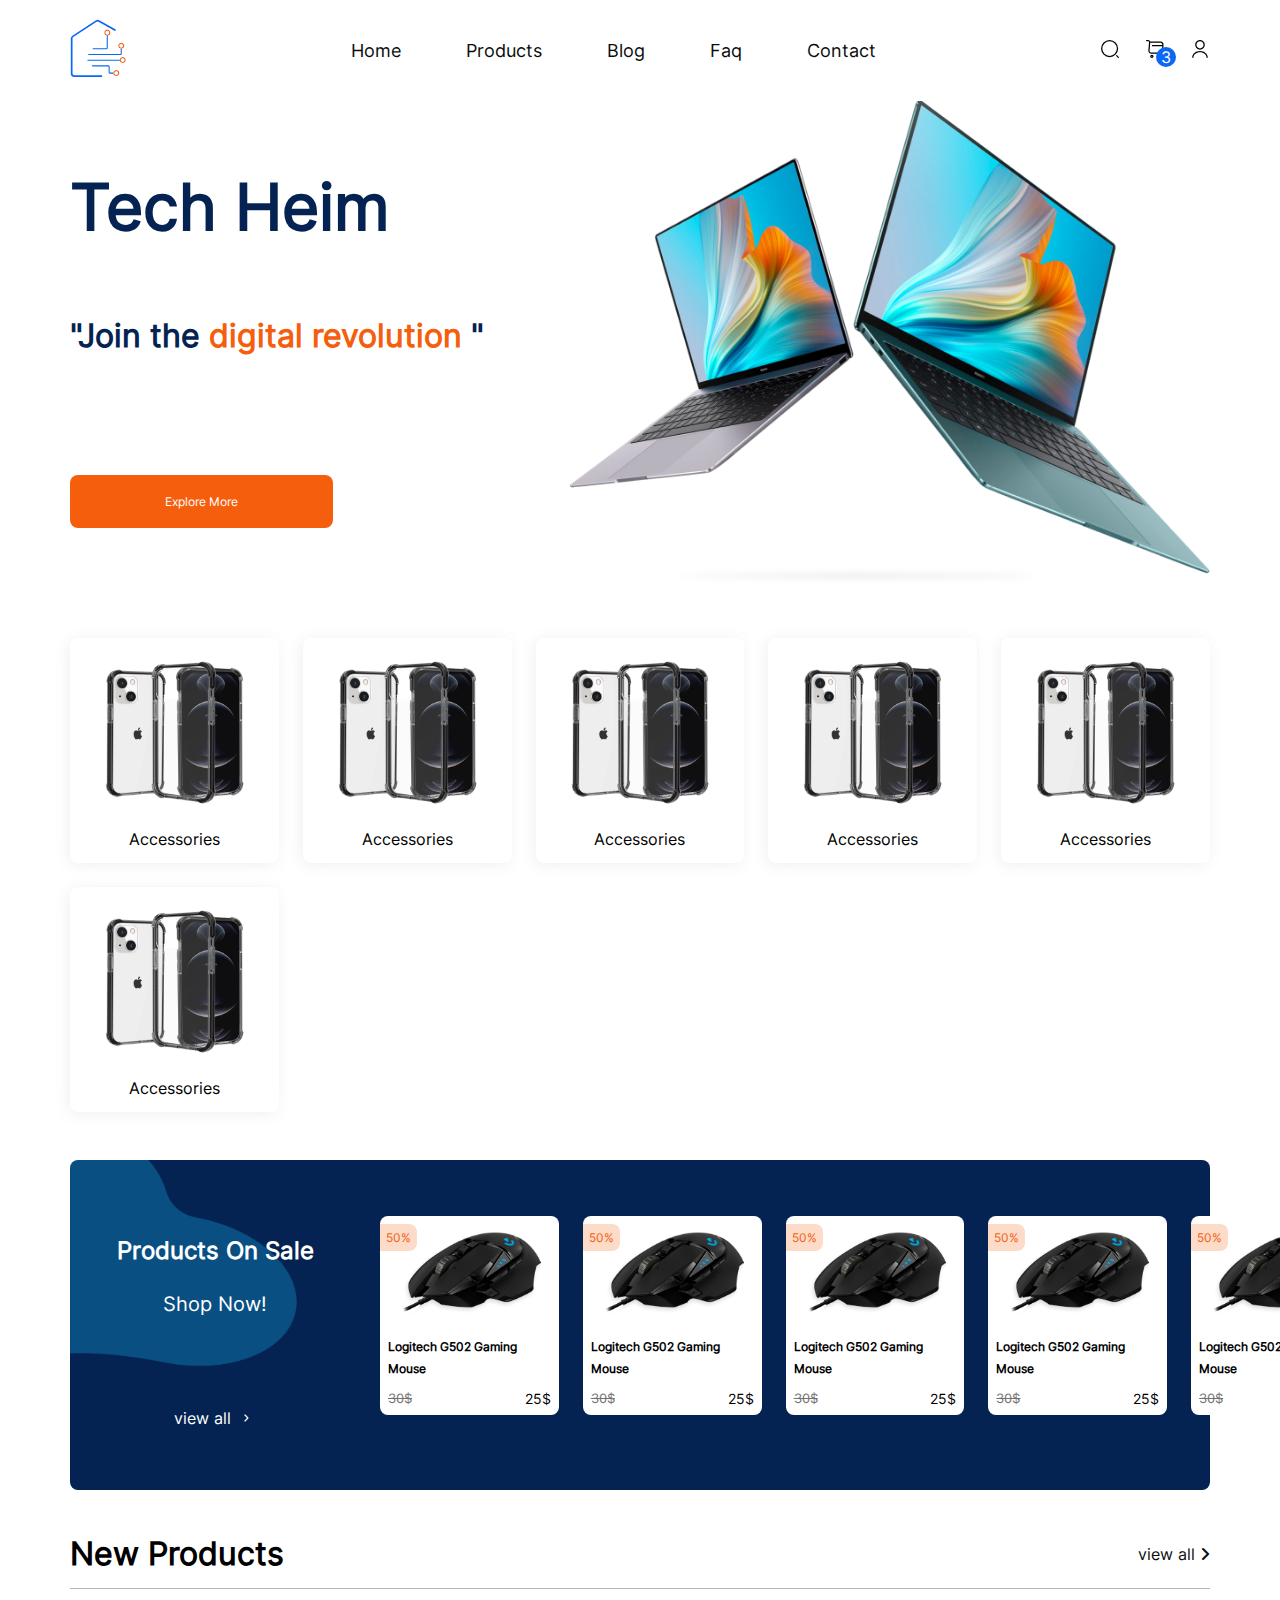
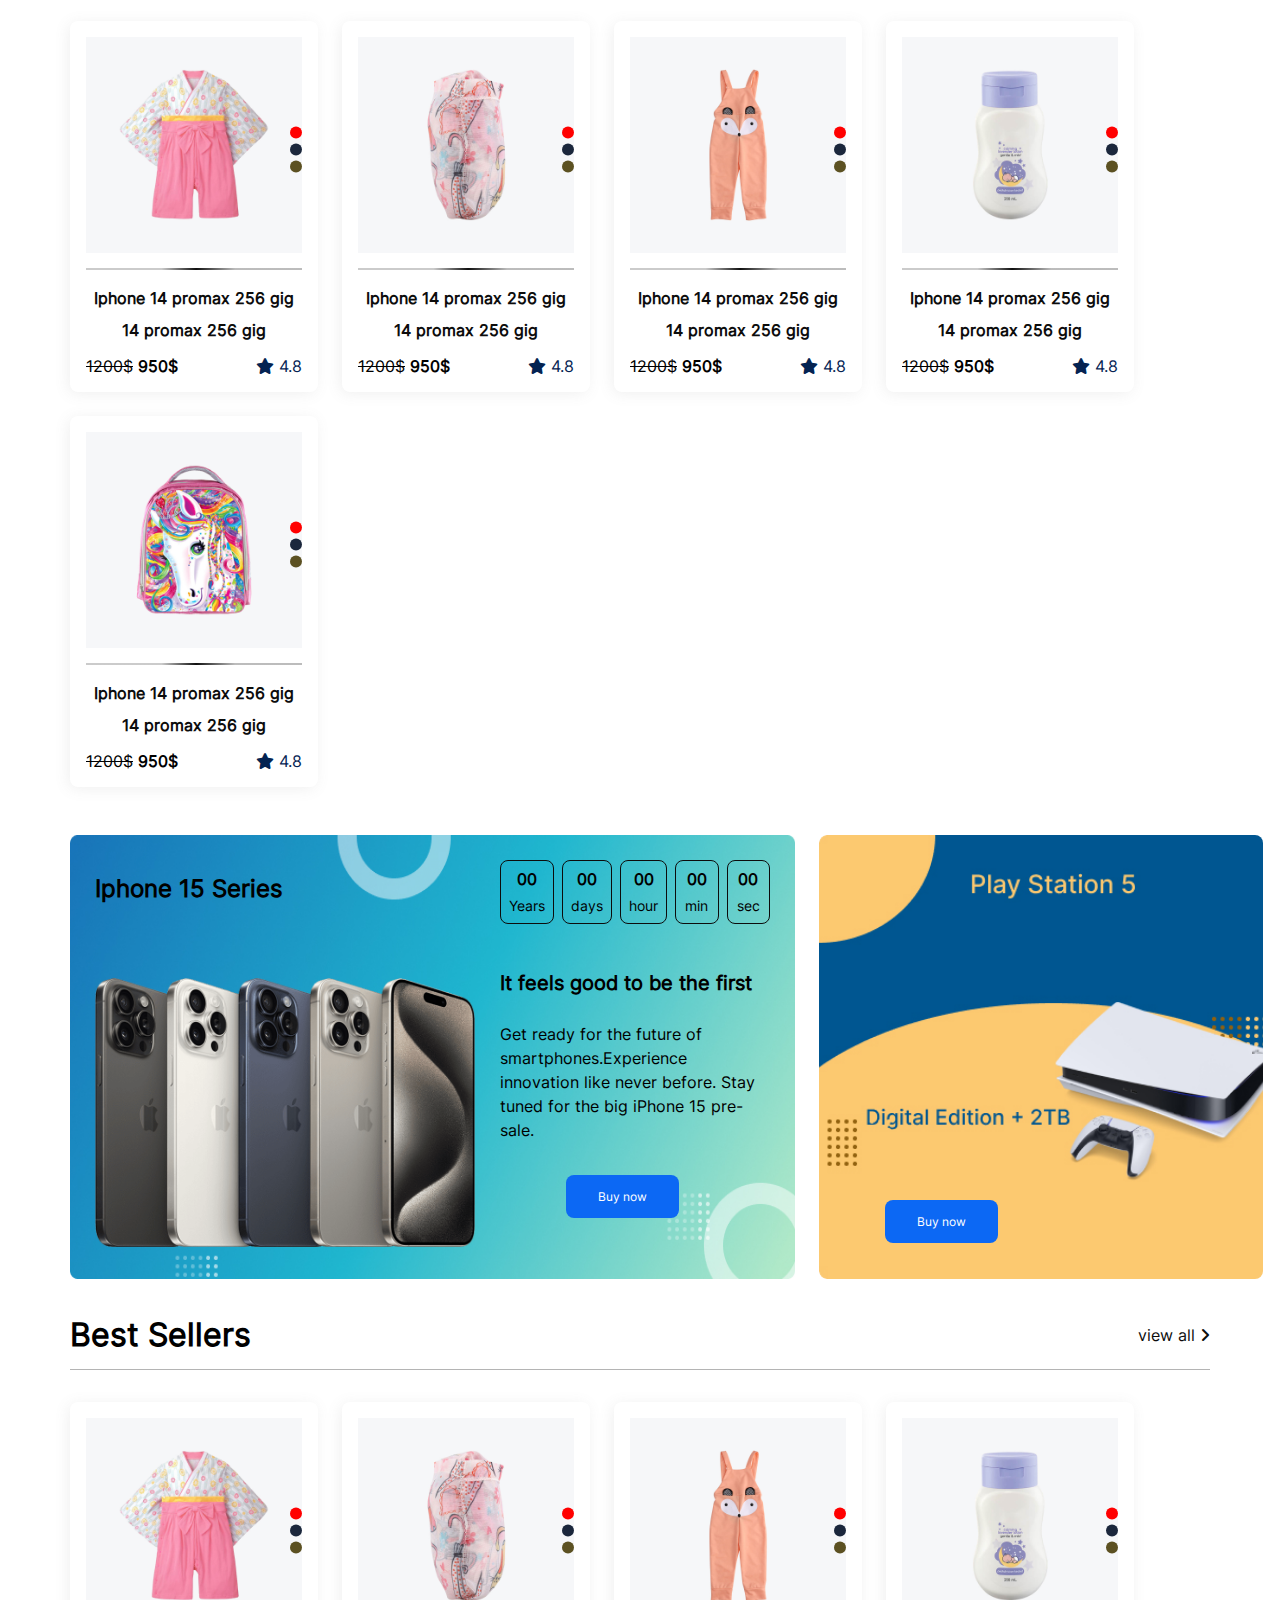
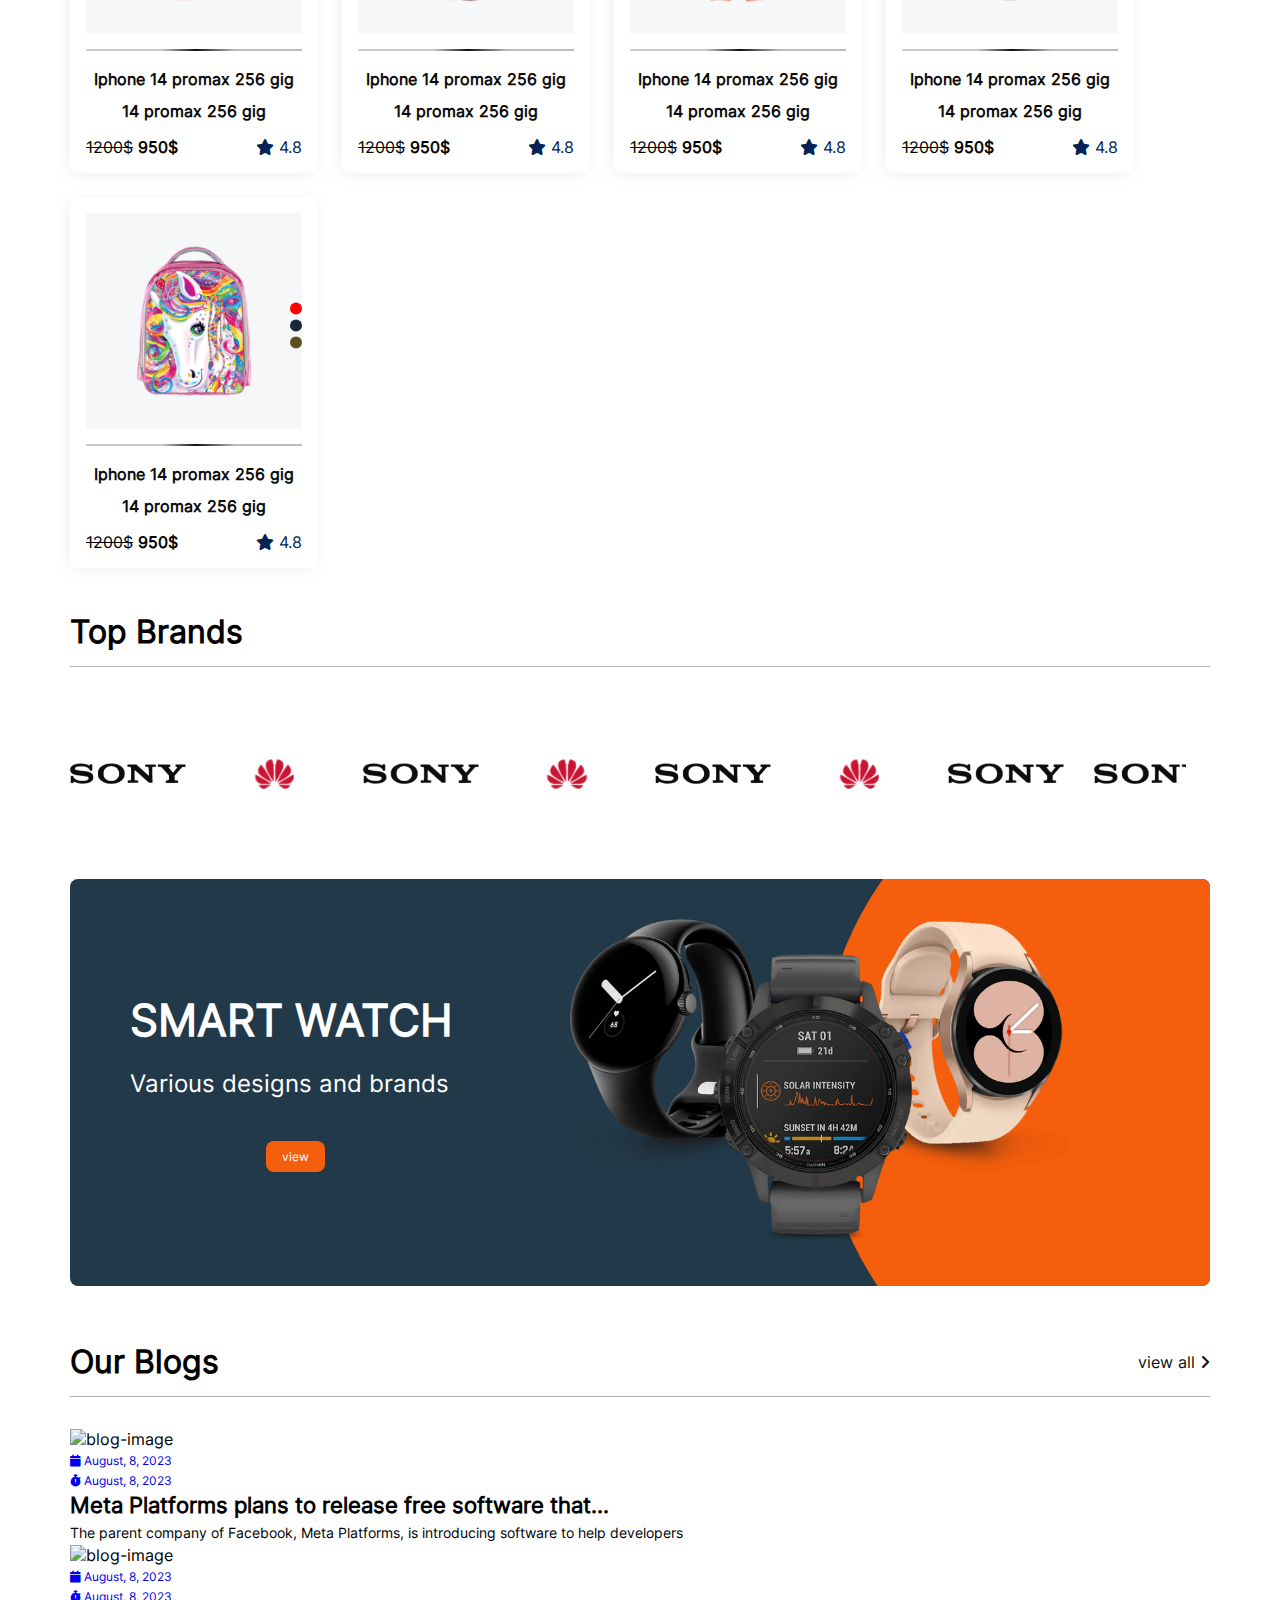
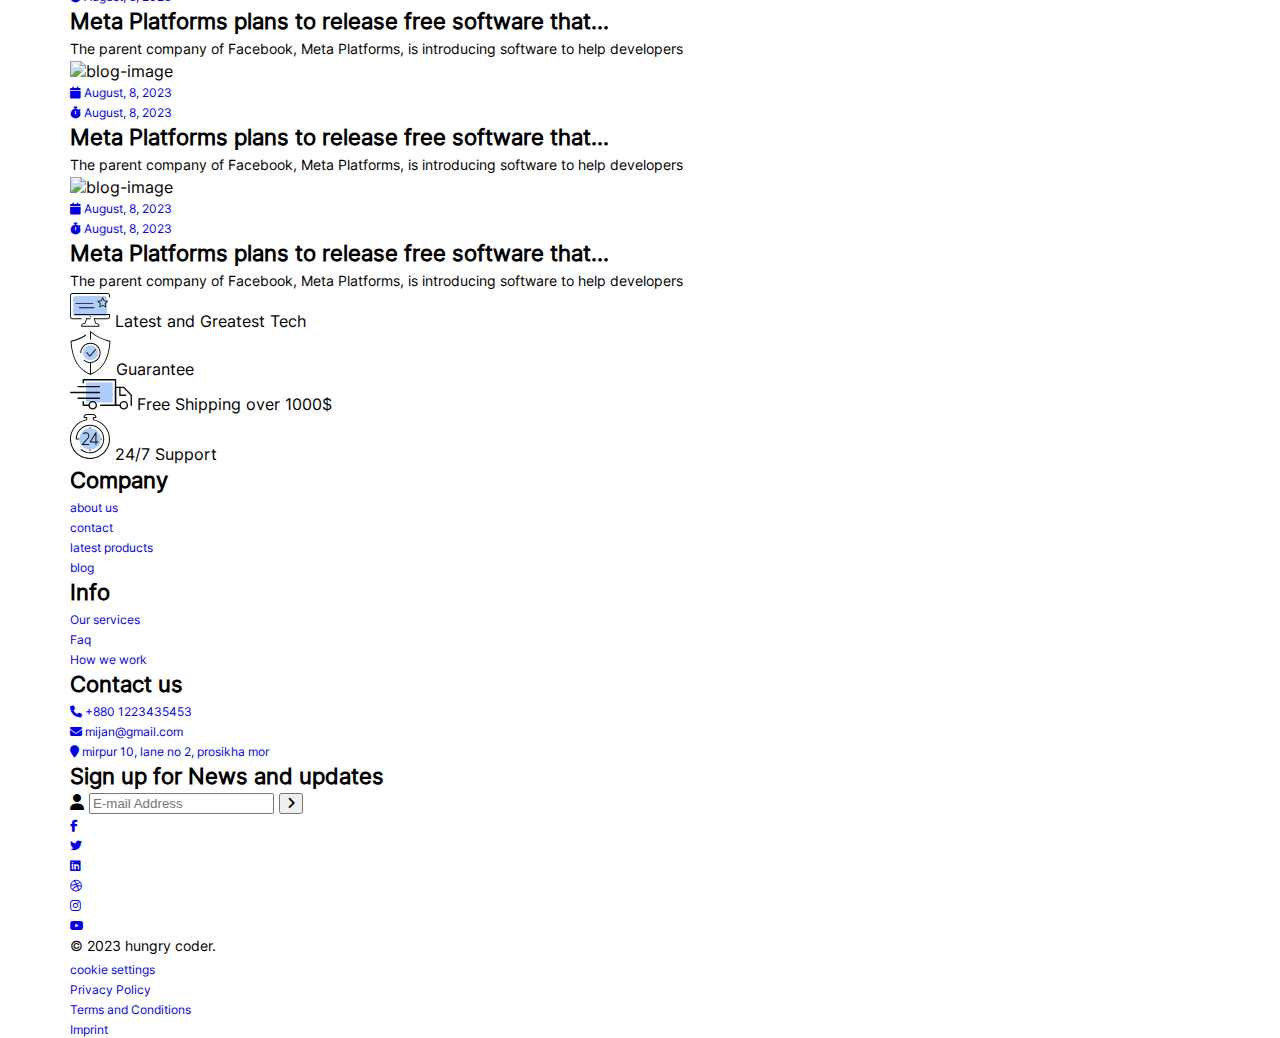
==== commit 5fe61143: "blog and footer part" ====
--- a/index.html
+++ b/index.html
@@ -855,6 +855,210 @@
             </div>
         </div>
     </section>
+
+    <section>
+        <div class="container">
+            <div class="section_heading">
+                <h2>Our Blogs</h2>
+                <div class="right_side">
+                    <a href="">
+                        view all
+                        <i class="fa fa-angle-right"></i>
+                    </a>
+                </div>
+            </div>
+            <div x-data="" class="blog_list">
+                <template x-for="i in 4" x-key="i">
+                    <div class="blog_item">
+                        <div class="top">
+                            <img src="./assets/images/blog/1.jfif" alt="blog-image">
+                        </div>
+                        <div class="mid">
+                            <div class="left mid_item">
+                                <a href="#">
+                                    <i class="fa fa-calendar"></i>
+                                    <span>
+                                        August, 8, 2023
+                                    </span>
+                                </a>
+                            </div>
+                            <div class="right mid_item">
+                                <a href="#">
+                                    <i class="fa fa-stopwatch"></i>
+                                    <span>
+                                        August, 8, 2023
+                                    </span>
+                                </a>
+                            </div>
+                        </div>
+                        <div class="bottom">
+                            <h3 class="heading">
+                                Meta Platforms plans to release free software that...
+                            </h3>
+                            <p>
+                                The parent company of Facebook, Meta Platforms, is introducing software to help developers 
+                            </p>
+                        </div>
+                    </div>
+                </template>
+            </div>
+        </div>
+    </section>
+
+    <section>
+        <div class="container">
+            <ul class="our_features">
+                <li>
+                    <svg xmlns="http://www.w3.org/2000/svg" width="40" height="34" viewBox="0 0 40 34" fill="none">
+                        <path d="M34.4429 23.0991H5.55755C4.20644 23.0991 3.11133 22.004 3.11133 20.6529V5.55734C3.11133 4.20623 4.20644 3.11111 5.55755 3.11111H34.4424C35.7935 3.11111 36.8887 4.20623 36.8887 5.55734V20.6524C36.8891 22.004 35.794 23.0991 34.4429 23.0991Z" fill="#AECDFB"/>
+                        <path d="M24.019 15.1742H9.25499C9.00966 15.1742 8.81055 14.9751 8.81055 14.7298C8.81055 14.4844 9.00966 14.2853 9.25499 14.2853H24.019C24.2648 14.2853 24.4634 14.4844 24.4634 14.7298C24.4634 14.9751 24.2648 15.1742 24.019 15.1742Z" fill="#0C0C0C"/>
+                        <path d="M23.008 11.0218H5.74132C5.49599 11.0218 5.29688 10.8227 5.29688 10.5773C5.29688 10.332 5.49599 10.1329 5.74132 10.1329H23.008C23.2538 10.1329 23.4524 10.332 23.4524 10.5773C23.4524 10.8227 23.2533 11.0218 23.008 11.0218Z" fill="#0C0C0C"/>
+                        <path d="M11.272 26.2102H2.44178C1.09556 26.2102 0 25.1147 0 23.7684V2.44178C0 1.09556 1.09556 0 2.44178 0H37.5582C38.9044 0 40 1.09556 40 2.44178V4.15822C40 4.40355 39.8013 4.60266 39.5555 4.60266C39.3098 4.60266 39.1111 4.40355 39.1111 4.15822V2.44178C39.1111 1.58533 38.4146 0.888888 37.5582 0.888888H2.44178C1.58533 0.888888 0.888889 1.58533 0.888889 2.44178V23.768C0.888889 24.6244 1.58533 25.3209 2.44178 25.3209H11.272C11.5173 25.3209 11.7164 25.5195 11.7164 25.7653C11.7164 26.0111 11.5173 26.2102 11.272 26.2102Z" fill="#0C0C0C"/>
+                        <path d="M20.3639 26.2102H16.4933C16.2479 26.2102 16.0488 26.0115 16.0488 25.7658C16.0488 25.52 16.2479 25.3213 16.4933 25.3213H20.3639C20.6097 25.3213 20.8084 25.52 20.8084 25.7658C20.8084 26.0115 20.6097 26.2102 20.3639 26.2102Z" fill="#0C0C0C"/>
+                        <path d="M37.5581 26.2102H24.2342C23.9884 26.2102 23.7897 26.0115 23.7897 25.7658C23.7897 25.52 23.9884 25.3213 24.2342 25.3213H37.5581C38.4146 25.3213 39.111 24.6249 39.111 23.7684V21.9009H4.56749C4.32216 21.9009 4.12305 21.7022 4.12305 21.4564C4.12305 21.2107 4.32216 21.012 4.56749 21.012H39.5555C39.8013 21.012 39.9999 21.2107 39.9999 21.4564V23.7684C39.9999 25.1147 38.9044 26.2102 37.5581 26.2102Z" fill="#0C0C0C"/>
+                        <path d="M29.137 33.6338H11.589C11.3436 33.6338 11.1445 33.4351 11.1445 33.1893C11.1445 31.4133 12.5894 29.9684 14.3659 29.9684H14.6828L16.069 25.6302C16.1436 25.3969 16.3952 25.2662 16.6276 25.3427C16.8614 25.4173 16.9903 25.6671 16.9156 25.9013L15.4308 30.5484C15.3721 30.7324 15.2005 30.8573 15.0072 30.8573H14.3654C13.2312 30.8573 12.2836 31.6707 12.0756 32.7449H28.6494C28.4414 31.6707 27.4934 30.8573 26.3596 30.8573H25.7183C25.525 30.8573 25.3539 30.7324 25.2952 30.5484L23.8103 25.9013C23.7352 25.6675 23.8645 25.4173 24.0979 25.3427C24.333 25.2649 24.5819 25.3969 24.6565 25.6302L26.0427 29.9684H26.3596C28.1361 29.9684 29.581 31.4133 29.581 33.1893C29.5814 33.4351 29.3823 33.6338 29.137 33.6338Z" fill="#0C0C0C"/>
+                        <path d="M20.8154 23.7733H19.9132C19.6679 23.7733 19.4688 23.5747 19.4688 23.3289C19.4688 23.0831 19.6679 22.8844 19.9132 22.8844H20.8154C21.0612 22.8844 21.2599 23.0831 21.2599 23.3289C21.2599 23.5747 21.0612 23.7733 20.8154 23.7733Z" fill="#0C0C0C"/>
+                        <path d="M35.6874 14.3731C35.6203 14.3731 35.5527 14.357 35.4906 14.3245L32.705 12.8599L29.919 14.3245C29.7771 14.3997 29.6043 14.3874 29.4742 14.2924C29.3441 14.1977 29.279 14.0376 29.3061 13.8792L29.8379 10.7768L27.5846 8.58014C27.4697 8.46777 27.4279 8.30007 27.4778 8.14714C27.5276 7.99422 27.6598 7.88269 27.8187 7.85946L30.9333 7.40703L32.3265 4.58471C32.4684 4.29619 32.942 4.29619 33.0839 4.58471L34.4771 7.40703L37.5914 7.85946C37.7506 7.88269 37.8824 7.99422 37.9327 8.14714C37.9821 8.30007 37.9412 8.46777 37.8258 8.58014L35.5721 10.7768L36.104 13.8792C36.131 14.0376 36.0659 14.1977 35.9363 14.2924C35.8619 14.346 35.7749 14.3731 35.6874 14.3731ZM28.7873 8.57296L30.5869 10.3274C30.6862 10.4241 30.7318 10.5643 30.7081 10.7012L30.2832 13.1784L32.5082 12.0087C32.6319 11.9436 32.7781 11.9436 32.9019 12.0087L35.1264 13.1784L34.7019 10.7012C34.6782 10.5643 34.7239 10.4245 34.8231 10.3274L36.6231 8.57296L34.1358 8.21178C33.9981 8.19192 33.8794 8.10532 33.8177 7.9807L32.705 5.72614L31.5923 7.97986C31.5306 8.10448 31.4119 8.19108 31.2742 8.21093L28.7873 8.57296Z" fill="#0C0C0C"/>
+                    </svg>
+                    <span>Latest and Greatest Tech</span>
+                </li>
+                <li>
+                    <svg xmlns="http://www.w3.org/2000/svg" width="41" height="44" viewBox="0 0 41 44" fill="none">
+                        <path d="M20.4997 29.2147C24.6006 29.2147 27.9251 25.8902 27.9251 21.7892C27.9251 17.6882 24.6006 14.3638 20.4997 14.3638C16.3987 14.3638 13.0742 17.6882 13.0742 21.7892C13.0742 25.8902 16.3987 29.2147 20.4997 29.2147Z" fill="#AECDFB"/>
+                        <path d="M20.4997 43.7704C20.4438 43.7704 20.3874 43.7606 20.332 43.7402C8.2712 39.3101 1.59957 28.0776 0.50093 10.3549C0.48634 10.118 0.644887 9.90499 0.875899 9.85101C6.38954 8.56902 11.2714 6.55751 15.3849 3.87194C15.6101 3.72506 15.9111 3.78829 16.058 4.01346C16.2049 4.23864 16.1416 4.54017 15.9165 4.68656C11.8079 7.36873 6.95856 9.39239 1.49793 10.7036C2.65736 28.0056 8.93019 38.5164 20.667 42.8278C20.9195 42.9202 21.0483 43.1999 20.9559 43.4518C20.884 43.6483 20.6977 43.7704 20.4997 43.7704Z" fill="#0C0C0C"/>
+                        <path d="M20.5 43.7703C20.4018 43.7703 20.3045 43.7402 20.2218 43.6828C20.0915 43.5919 20.0137 43.443 20.0137 43.284V31.5272C20.0137 31.2583 20.2316 31.0409 20.5 31.0409C20.7685 31.0409 20.9864 31.2583 20.9864 31.5272V42.5788C32.302 38.12 38.3638 27.6807 39.5013 10.7036C32.0739 8.92063 25.8532 5.85571 20.9864 1.5832V8.24947C20.9864 8.51793 20.7685 8.73582 20.5 8.73582C20.2316 8.73582 20.0137 8.51793 20.0137 8.24947V0.486018C20.0137 0.292455 20.1284 0.116886 20.3064 0.0400437C20.4845 -0.0367982 20.6911 -0.00129529 20.8322 0.131476C25.771 4.75317 32.2612 8.02381 40.1239 9.85148C40.3554 9.90547 40.5139 10.1185 40.4988 10.3553C39.4002 28.0776 32.7286 39.3106 20.6678 43.7402C20.6133 43.7601 20.5564 43.7703 20.5 43.7703Z" fill="#0C0C0C"/>
+                        <path d="M20.4996 32.0135C18.1223 32.0135 15.8112 31.1741 13.9909 29.6509C13.7851 29.4787 13.7579 29.1719 13.9301 28.9661C14.1022 28.7599 14.4086 28.7322 14.6153 28.9053C16.2606 30.2827 18.3504 31.0414 20.4996 31.0414C25.5565 31.0414 29.6705 26.9274 29.6705 21.8704C29.6705 16.8135 25.5565 12.6985 20.4996 12.6985C15.4426 12.6985 11.3282 16.8125 11.3282 21.8699C11.3282 22.1384 11.1103 22.3563 10.8418 22.3563C10.5733 22.3563 10.3555 22.1384 10.3555 21.8699C10.3555 16.2765 14.9062 11.7258 20.4996 11.7258C26.093 11.7258 30.6432 16.2765 30.6432 21.8699C30.6432 27.4633 26.093 32.0135 20.4996 32.0135Z" fill="#0C0C0C"/>
+                        <path d="M19.8768 25.6152C19.7372 25.6152 19.604 25.5548 19.5121 25.4503L16.3499 21.8567C16.1724 21.6549 16.1918 21.348 16.3936 21.1705C16.5955 20.9925 16.9028 21.0129 17.0799 21.2143L19.8744 24.3891L25.2056 18.2286C25.3807 18.0253 25.6886 18.0039 25.8914 18.179C26.0947 18.3551 26.1166 18.6619 25.941 18.8652L20.2445 25.4469C20.1526 25.5534 20.0193 25.6147 19.8788 25.6152C19.8783 25.6152 19.8773 25.6152 19.8768 25.6152Z" fill="#0C0C0C"/>
+                    </svg>
+                    <span>
+                        Guarantee
+                    </span>
+                </li>
+                <li>
+                    <svg xmlns="http://www.w3.org/2000/svg" width="62" height="31" viewBox="0 0 62 31" fill="none">
+                        <path d="M42.7832 3.44376H16.0254V23.4704H42.7832V3.44376Z" fill="#AECDFB"/>
+                        <path d="M45.5398 26.9149H30.7356C30.3554 26.9149 30.0467 26.6069 30.0467 26.226C30.0467 25.845 30.3554 25.5371 30.7356 25.5371H44.851V1.37778H13.9598V3.8006C13.9598 4.18087 13.6512 4.48949 13.2709 4.48949C12.8907 4.48949 12.582 4.18087 12.582 3.8006V0.688889C12.582 0.308622 12.8907 0 13.2709 0H45.5398C45.9208 0 46.2287 0.308622 46.2287 0.688889V26.226C46.2287 26.6063 45.9208 26.9149 45.5398 26.9149Z" fill="#0C0C0C"/>
+                        <path d="M19.0714 26.9149H13.2709C12.8907 26.9149 12.582 26.607 12.582 26.226V22.7561C12.582 22.3751 12.8907 22.0672 13.2709 22.0672C13.6512 22.0672 13.9598 22.3751 13.9598 22.7561V25.5371H19.0714C19.4516 25.5371 19.7603 25.845 19.7603 26.226C19.7603 26.607 19.4516 26.9149 19.0714 26.9149Z" fill="#0C0C0C"/>
+                        <path d="M61.3106 26.9149C60.9317 26.9149 60.6245 26.6097 60.6217 26.2308L60.5563 16.492L53.4938 9.07887H46.2274V25.5371H50.1437C50.5247 25.5371 50.8326 25.845 50.8326 26.226C50.8326 26.607 50.5247 26.9149 50.1437 26.9149H45.5385C45.1575 26.9149 44.8496 26.607 44.8496 26.226V8.38998C44.8496 8.00972 45.1575 7.7011 45.5385 7.7011H53.7893C53.9774 7.7011 54.1579 7.77825 54.2881 7.91465L61.7418 15.739C61.8631 15.8665 61.9306 16.0346 61.932 16.2096L61.9995 26.2212C62.0022 26.6021 61.6957 26.9121 61.3154 26.9149C61.314 26.9149 61.312 26.9149 61.3106 26.9149Z" fill="#0C0C0C"/>
+                        <path d="M55.7254 16.9026H49.894C49.513 16.9026 49.2051 16.5946 49.2051 16.2137V8.38998C49.2051 8.00972 49.513 7.7011 49.894 7.7011C50.2749 7.7011 50.5829 8.00972 50.5829 8.38998V15.5255H55.7254C56.1064 15.5255 56.4143 15.8341 56.4143 16.2144C56.4143 16.5946 56.1057 16.9026 55.7254 16.9026Z" fill="#0C0C0C"/>
+                        <path d="M22.7153 30.5598C20.3256 30.5598 18.3809 28.6158 18.3809 26.226C18.3809 23.8362 20.3249 21.8922 22.7153 21.8922C25.1051 21.8922 27.0491 23.8362 27.0491 26.226C27.0491 28.6158 25.1044 30.5598 22.7153 30.5598ZM22.7153 23.27C21.0854 23.27 19.7586 24.5961 19.7586 26.226C19.7586 27.8559 21.0847 29.182 22.7153 29.182C24.3459 29.182 25.6714 27.8559 25.6714 26.226C25.6714 24.5961 24.3453 23.27 22.7153 23.27Z" fill="#0C0C0C"/>
+                        <path d="M53.7896 30.5598C51.3991 30.5598 49.4551 28.6158 49.4551 26.226C49.4551 23.8362 51.3991 21.8922 53.7896 21.8922C56.1793 21.8922 58.1234 23.8362 58.1234 26.226C58.1234 28.6158 56.1793 30.5598 53.7896 30.5598ZM53.7896 23.27C52.1597 23.27 50.8329 24.5961 50.8329 26.226C50.8329 27.8559 52.1597 29.182 53.7896 29.182C55.4195 29.182 56.7456 27.8559 56.7456 26.226C56.7456 24.5961 55.4195 23.27 53.7896 23.27Z" fill="#0C0C0C"/>
+                        <path d="M29.4045 14.1456H0.688889C0.308622 14.1456 0 13.837 0 13.4568C0 13.0765 0.308622 12.7679 0.688889 12.7679H29.4045C29.7848 12.7679 30.0934 13.0765 30.0934 13.4568C30.0934 13.837 29.7848 14.1456 29.4045 14.1456Z" fill="#0C0C0C"/>
+                        <path d="M29.405 8.31351H7.9799C7.59964 8.31351 7.29102 8.00489 7.29102 7.62462C7.29102 7.24435 7.59964 6.93573 7.9799 6.93573H29.4057C29.786 6.93573 30.0946 7.24435 30.0946 7.62462C30.0946 8.00489 29.7853 8.31351 29.405 8.31351Z" fill="#0C0C0C"/>
+                        <path d="M29.405 19.9778H7.9799C7.59964 19.9778 7.29102 19.6699 7.29102 19.2889C7.29102 18.9079 7.59964 18.6 7.9799 18.6H29.4057C29.786 18.6 30.0946 18.9079 30.0946 19.2889C30.0946 19.6699 29.7853 19.9778 29.405 19.9778Z" fill="#0C0C0C"/>
+                    </svg>
+                    <span>
+                        Free Shipping over 1000$
+                    </span>
+                </li>
+                <li>
+                    <svg xmlns="http://www.w3.org/2000/svg" width="40" height="46" viewBox="0 0 40 46" fill="none">
+                        <path d="M20.0005 35.7168C25.9119 35.7168 30.7041 30.9246 30.7041 25.0131C30.7041 19.1017 25.9119 14.3095 20.0005 14.3095C14.089 14.3095 9.29688 19.1017 9.29688 25.0131C9.29688 30.9246 14.089 35.7168 20.0005 35.7168Z" fill="#AECDFB"/>
+                        <path d="M19.9997 39.2811C16.6584 39.2811 13.4097 38.102 10.8519 35.9599C10.6403 35.7828 10.6122 35.4671 10.7893 35.2555C10.9664 35.0429 11.2816 35.0149 11.4942 35.193C13.8725 37.1835 16.893 38.2806 19.9997 38.2806C27.3095 38.2806 33.2566 32.3335 33.2566 25.0236C33.2566 17.7138 27.3095 11.7667 19.9997 11.7667C12.8569 11.7667 7.01536 17.4442 6.75222 24.5234H8.92486C9.201 24.5234 9.42512 24.747 9.42512 25.0236C9.42512 25.3003 9.201 25.5239 8.92486 25.5239H6.24245C5.96631 25.5239 5.74219 25.3003 5.74219 25.0236C5.74219 17.162 12.138 10.7661 19.9997 10.7661C27.8613 10.7661 34.2572 17.162 34.2572 25.0236C34.2572 32.8853 27.8613 39.2811 19.9997 39.2811Z" fill="#0C0C0C"/>
+                        <path d="M20 45.0236C8.97221 45.0236 0 36.0514 0 25.0236C0 15.3866 6.78656 7.19728 16.1985 5.38983V3.98009H14.0239C13.7477 3.98009 13.5236 3.75597 13.5236 3.47983C13.5236 1.56082 15.0844 0 17.0034 0H22.9966C24.9156 0 26.4764 1.56082 26.4764 3.47983C26.4764 3.75597 26.2528 3.98009 25.9761 3.98009H23.801V5.38983C33.2139 7.19678 40 15.3851 40 25.0236C40 36.0514 31.0283 45.0236 20 45.0236ZM17.199 5.74902C17.1995 5.75402 17.2 5.75952 17.2005 5.76403C17.2225 6.02316 17.0455 6.25578 16.7893 6.29931C7.64051 7.85712 1.00053 15.7318 1.00053 25.0236C1.00053 35.5001 9.5235 44.0231 20 44.0231C30.4765 44.0231 38.9995 35.5001 38.9995 25.0236C38.9995 15.7298 32.3575 7.85512 23.2057 6.29881C22.9496 6.25528 22.7695 6.02266 22.7915 5.76353C22.793 5.74201 22.7965 5.7205 22.801 5.69999V3.47983C22.801 3.20368 23.0246 2.97956 23.3012 2.97956H25.4254C25.1932 1.85147 24.1927 1.00053 22.9966 1.00053H17.0034C15.8078 1.00053 14.8068 1.85147 14.5752 2.97956H16.6993C16.9754 2.97956 17.1995 3.20368 17.1995 3.47983V5.74902H17.199Z" fill="#0C0C0C"/>
+                        <path d="M18.8812 30.9897H12.2738C12.0767 30.9897 11.8981 30.8742 11.8175 30.6941C11.7365 30.5145 11.769 30.3044 11.9001 30.1573L17.7006 23.6344C18.6876 22.5248 18.5876 20.8194 17.478 19.8324C16.3679 18.8459 14.663 18.9454 13.6755 20.055C13.4924 20.2611 13.1757 20.2801 12.9691 20.0965C12.7625 19.9129 12.744 19.5968 12.9276 19.3902C14.2808 17.8684 16.62 17.7313 18.1423 19.085C19.6641 20.4387 19.8012 22.7779 18.4475 24.2997L13.3878 29.9892H18.8812C19.1574 29.9892 19.3815 30.2128 19.3815 30.4895C19.3815 30.7661 19.1574 30.9897 18.8812 30.9897Z" fill="#0C0C0C"/>
+                        <path d="M25.9337 30.9898C25.6571 30.9898 25.4335 30.7661 25.4335 30.4895V28.5H20.1567C19.9751 28.5 19.808 28.4019 19.7195 28.2433C19.6314 28.0847 19.6354 27.8911 19.731 27.7366L25.508 18.3881C25.6251 18.198 25.8542 18.108 26.0703 18.17C26.2854 18.2311 26.434 18.4277 26.434 18.6513V27.4994H28.1689C28.4456 27.4994 28.6692 27.723 28.6692 27.9997C28.6692 28.2763 28.4456 28.5 28.1689 28.5H26.434V30.49C26.434 30.7661 26.2104 30.9898 25.9337 30.9898ZM21.0537 27.4994H25.4335V20.4127L21.0537 27.4994Z" fill="#0C0C0C"/>
+                        <path d="M31.5382 25.5239H31.0745C30.7978 25.5239 30.5742 25.3003 30.5742 25.0236C30.5742 24.747 30.7978 24.5234 31.0745 24.5234H31.5382C31.8149 24.5234 32.0385 24.747 32.0385 25.0236C32.0385 25.3003 31.8149 25.5239 31.5382 25.5239Z" fill="#0C0C0C"/>
+                        <path d="M20.0003 14.4486C19.7241 14.4486 19.5 14.2245 19.5 13.9483V13.4846C19.5 13.2084 19.7241 12.9843 20.0003 12.9843C20.2764 12.9843 20.5005 13.2084 20.5005 13.4846V13.9483C20.5005 14.225 20.2764 14.4486 20.0003 14.4486Z" fill="#0C0C0C"/>
+                        <path d="M20.0003 37.0625C19.7241 37.0625 19.5 36.8388 19.5 36.5622V36.0985C19.5 35.8218 19.7241 35.5982 20.0003 35.5982C20.2764 35.5982 20.5005 35.8218 20.5005 36.0985V36.5622C20.5005 36.8388 20.2764 37.0625 20.0003 37.0625Z" fill="#0C0C0C"/>
+                    </svg>
+                    <span>
+                        24/7 Support
+                    </span>
+                </li>
+            </ul>
+        </div>
+    </section>
+
+    <footer>
+        <div class="top">
+            <div class="container">
+                <div class="footer_top_content">
+                    <div class="footer_item">
+                        <h3>Company</h3>
+                        <ul>
+                            <li><a href="#">about us</a></li>
+                            <li><a href="#">contact</a></li>
+                            <li><a href="#">latest products</a></li>
+                            <li><a href="#">blog</a></li>
+                        </ul>
+                    </div>
+                    <div class="footer_item">
+                        <h3>Info</h3>
+                        <ul>
+                            <li><a href="#">Our services</a></li>
+                            <li><a href="#">Faq</a></li>
+                            <li><a href="#">How we work</a></li>
+                        </ul>
+                    </div>
+                    <div class="footer_item">
+                        <h3>Contact us</h3>
+                        <ul>
+                            <li>
+                                <a href="#">
+                                    <i class="fa fa-phone"></i>
+                                    <span>+880 1223435453</span>
+                                </a>
+                            </li>
+                            <li>
+                                <a href="#">
+                                    <i class="fa fa-envelope"></i>
+                                    <span>mijan@gmail.com</span>
+                                </a>
+                            </li>
+                            <li>
+                                <a href="#">
+                                    <i class="fa fa-location-pin"></i>
+                                    <span>mirpur 10, lane no 2, prosikha mor</span>
+                                </a>
+                            </li>
+                        </ul>
+                    </div>
+                    <div class="footer_item">
+                        <h3>Sign up for News and updates</h3>
+                        <ul>
+                            <li>
+                                <form action="" class="subscribe_form">
+                                    <i class="fa fa-user icon"></i>
+                                    <input placeholder="E-mail Address" class="input" type="text">
+                                    <button class="button">
+                                        <i class="fa fa-angle-right"></i>
+                                    </button>
+                                </form>
+                            </li>
+                        </ul>
+                        <ul class="s_icons">
+                            <li><a href="#"><i class="fab fa-facebook-f"></i></a></li>
+                            <li><a href="#"><i class="fab fa-twitter"></i></a></li>
+                            <li><a href="#"><i class="fab fa-linkedin"></i></a></li>
+                            <li><a href="#"><i class="fab fa-dribbble"></i></a></li>
+                            <li><a href="#"><i class="fab fa-instagram"></i></a></li>
+                            <li><a href="#"><i class="fab fa-youtube"></i></a></li>
+                        </ul>
+                    </div>
+                </div>
+            </div>
+        </div>
+        <div class="bottom">
+            <div class="container">
+                <div class="footer_bottom_content">
+                    <div class="left">
+                        <p>
+                            &copy; 2023 hungry coder. 
+                        </p>
+                    </div>
+                    <div class="right">
+                        <ul>
+                            <li><a href="#">cookie settings</a></li>
+                            <li><a href="#">Privacy Policy</a></li>
+                            <li><a href="#">Terms and Conditions </a></li>
+                            <li><a href="#">Imprint </a></li>
+                        </ul>
+                    </div>
+                </div>
+            </div>
+        </div>
+    </footer>
     
     <script>
         $(document).ready(function () {
--- a/assets/styles/app.css
+++ b/assets/styles/app.css
@@ -755,6 +755,21 @@
   background-color: var(--white);
 }
 
+.about_content {
+  background-color: gray;
+  display: flex;
+}
+.about_content .left {
+  min-height: 300px;
+  min-width: 300px;
+  background-color: red;
+}
+.about_content .right {
+  min-height: 300px;
+  min-width: 300px;
+  background-color: yellowgreen;
+}
+
 .banner_content {
   display: grid;
   grid-template-columns: 500px 1fr;
@@ -1056,4 +1071,50 @@
   object-fit: contain;
 }
 
+.heighlighted_content {
+  margin-bottom: 60px;
+  display: grid;
+  grid-template-columns: 330px 1fr;
+  gap: 30px;
+  background-color: #223949;
+  border-radius: 8px;
+  padding: 40px 60px;
+  position: relative;
+  overflow: hidden;
+}
+.heighlighted_content .shape {
+  width: 400px;
+  height: 100%;
+  position: absolute;
+  right: 0;
+  top: 0;
+  background-color: var(--secondary);
+  clip-path: ellipse(75% 82% at 77% 51%);
+}
+.heighlighted_content .left {
+  display: grid;
+  align-content: center;
+}
+.heighlighted_content .left .l_content .heading {
+  font-size: 44px;
+  text-transform: uppercase;
+  line-height: 54px;
+  color: var(--white);
+}
+.heighlighted_content .left .l_content p {
+  font-size: 24px;
+  line-height: 34px;
+  color: var(--white);
+  margin-top: 20px;
+  margin-bottom: 40px;
+}
+.heighlighted_content .left .l_content .btns {
+  text-align: center;
+}
+.heighlighted_content .right .img {
+  max-width: 500px;
+  margin: 0 auto;
+  position: relative;
+}
+
 /*# sourceMappingURL=app.css.map */
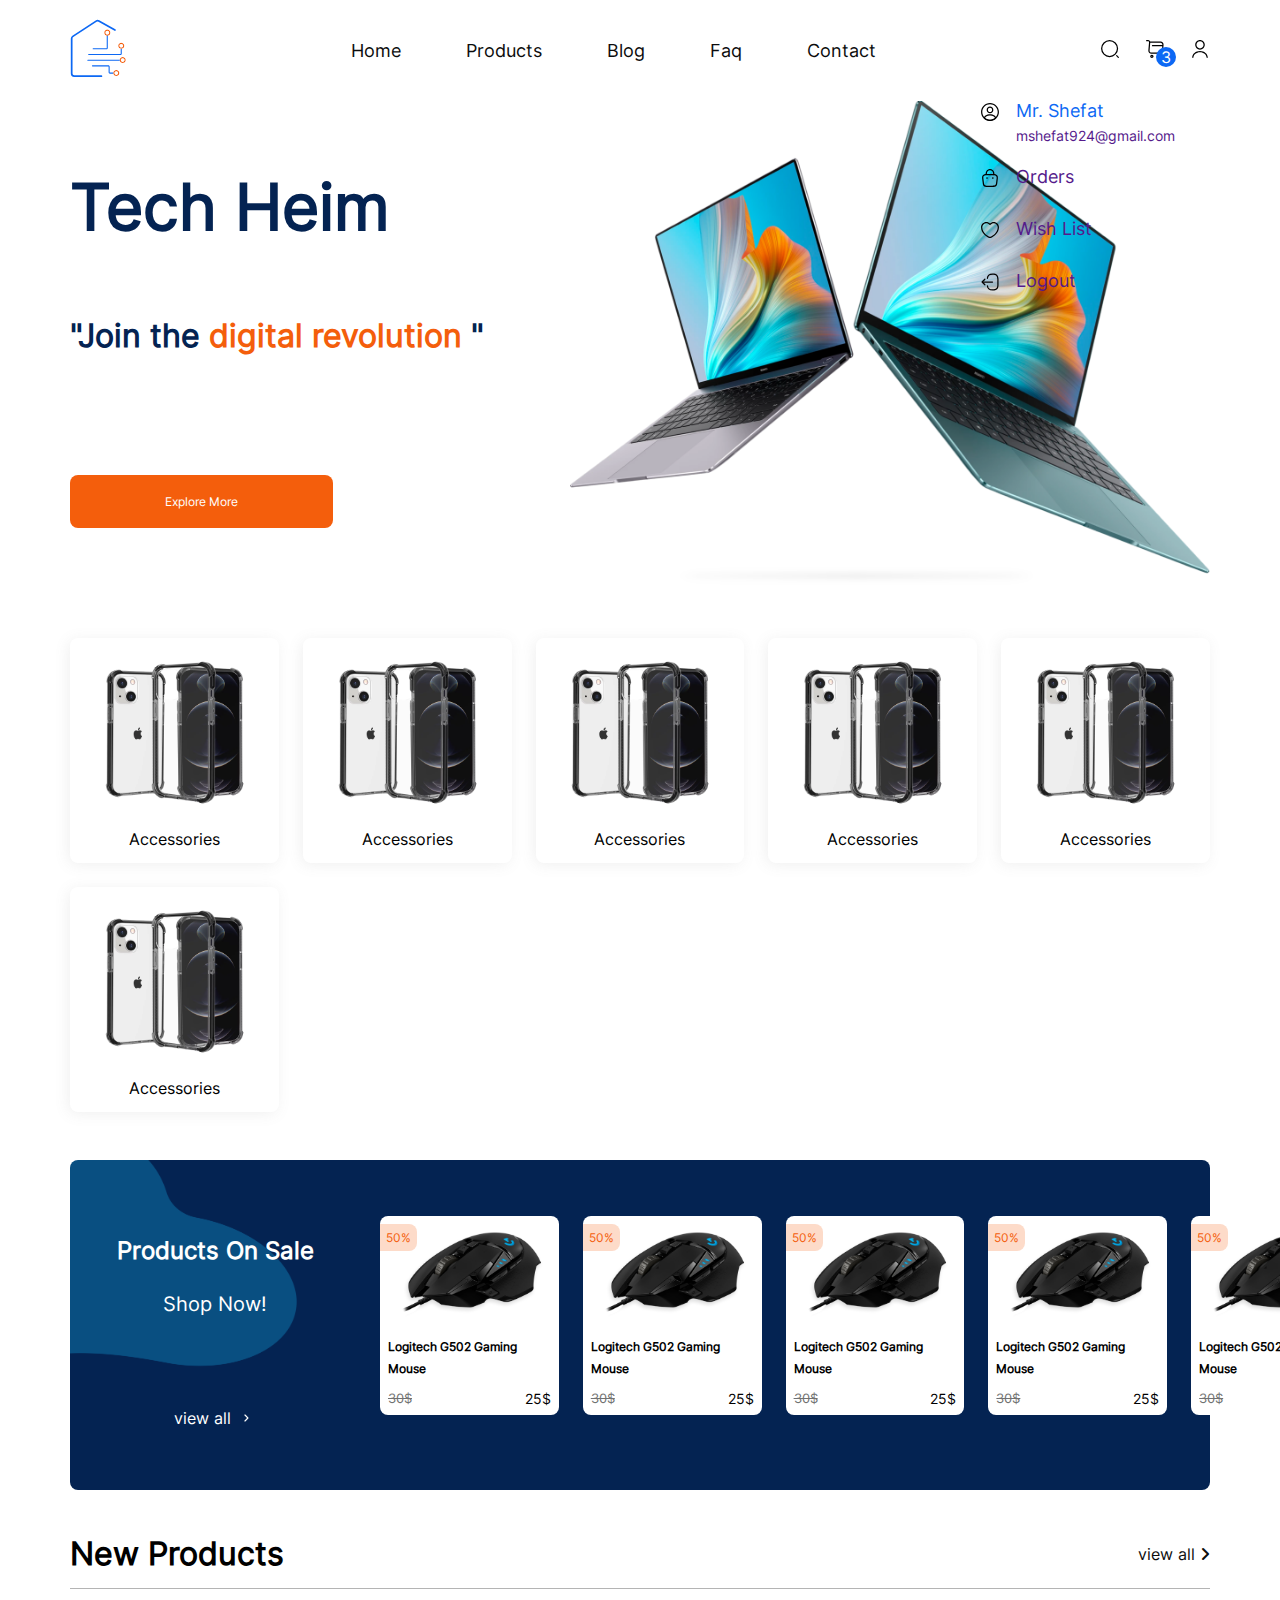
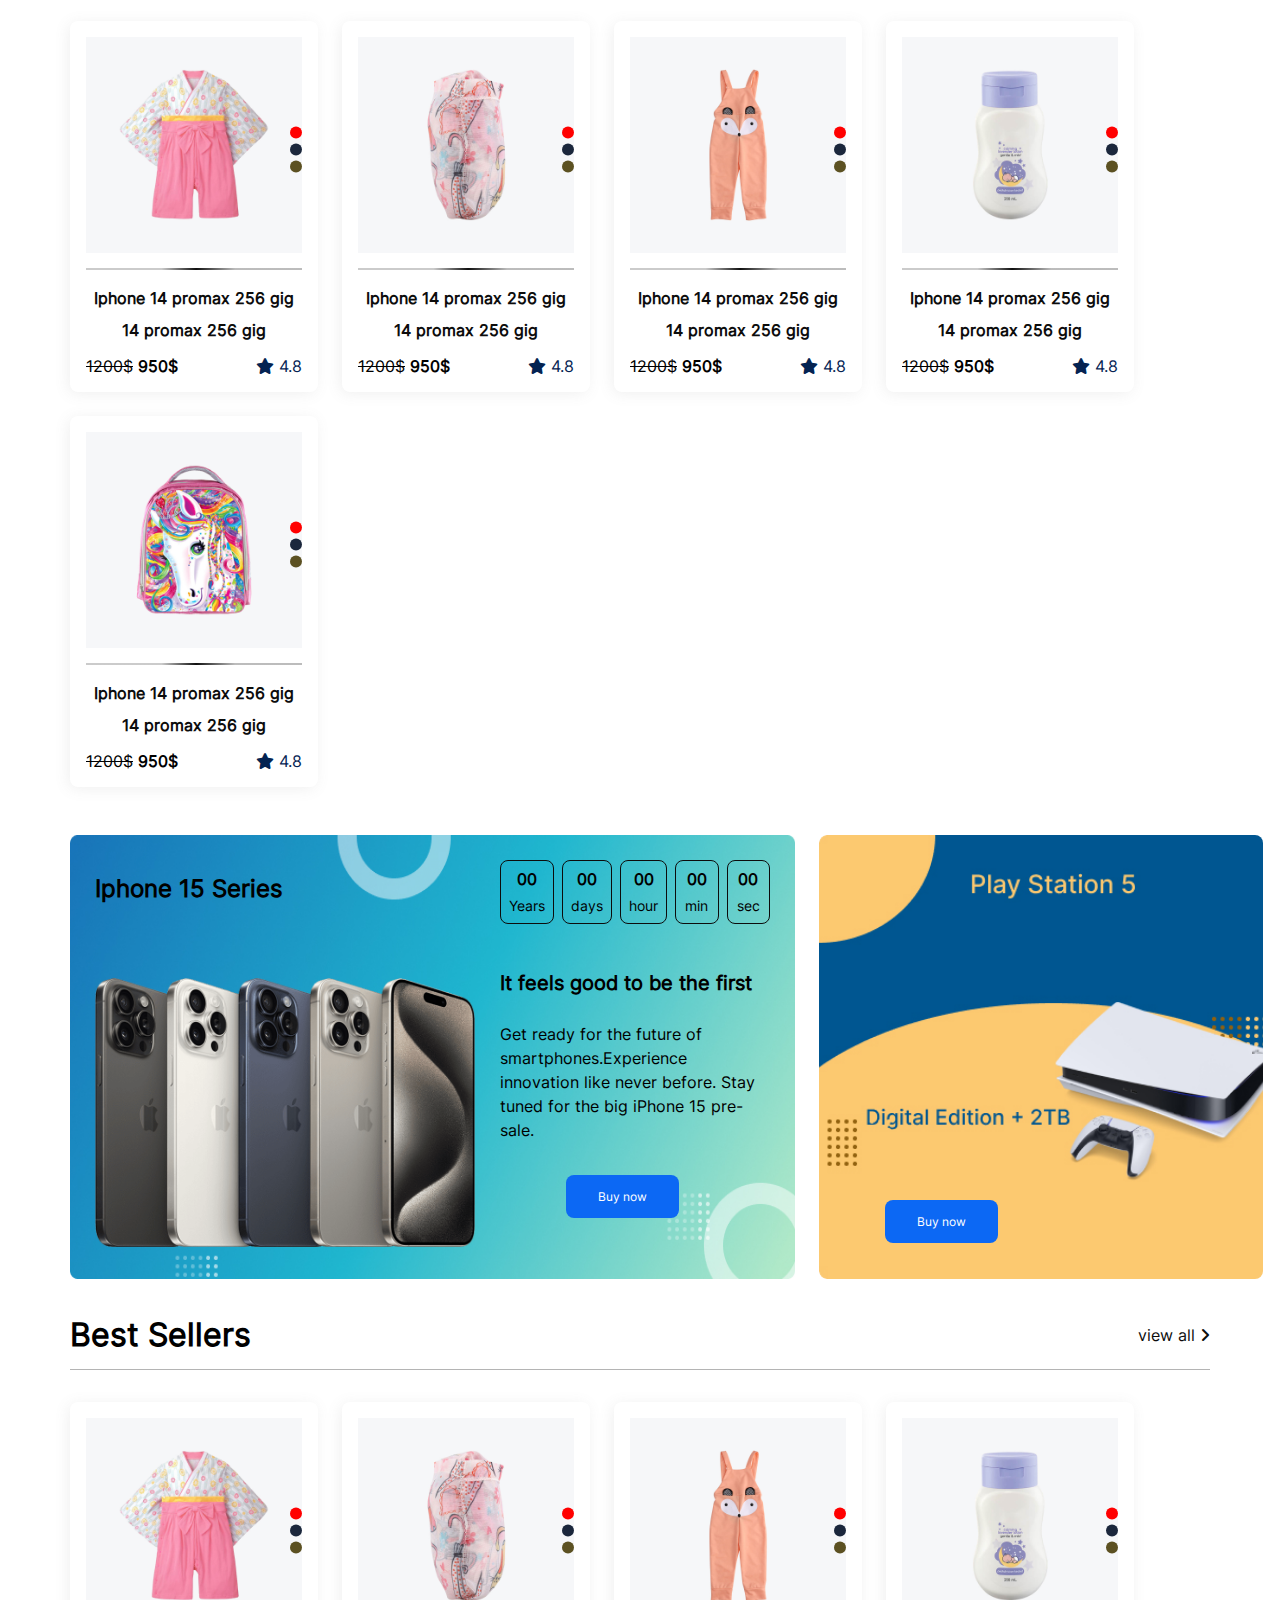
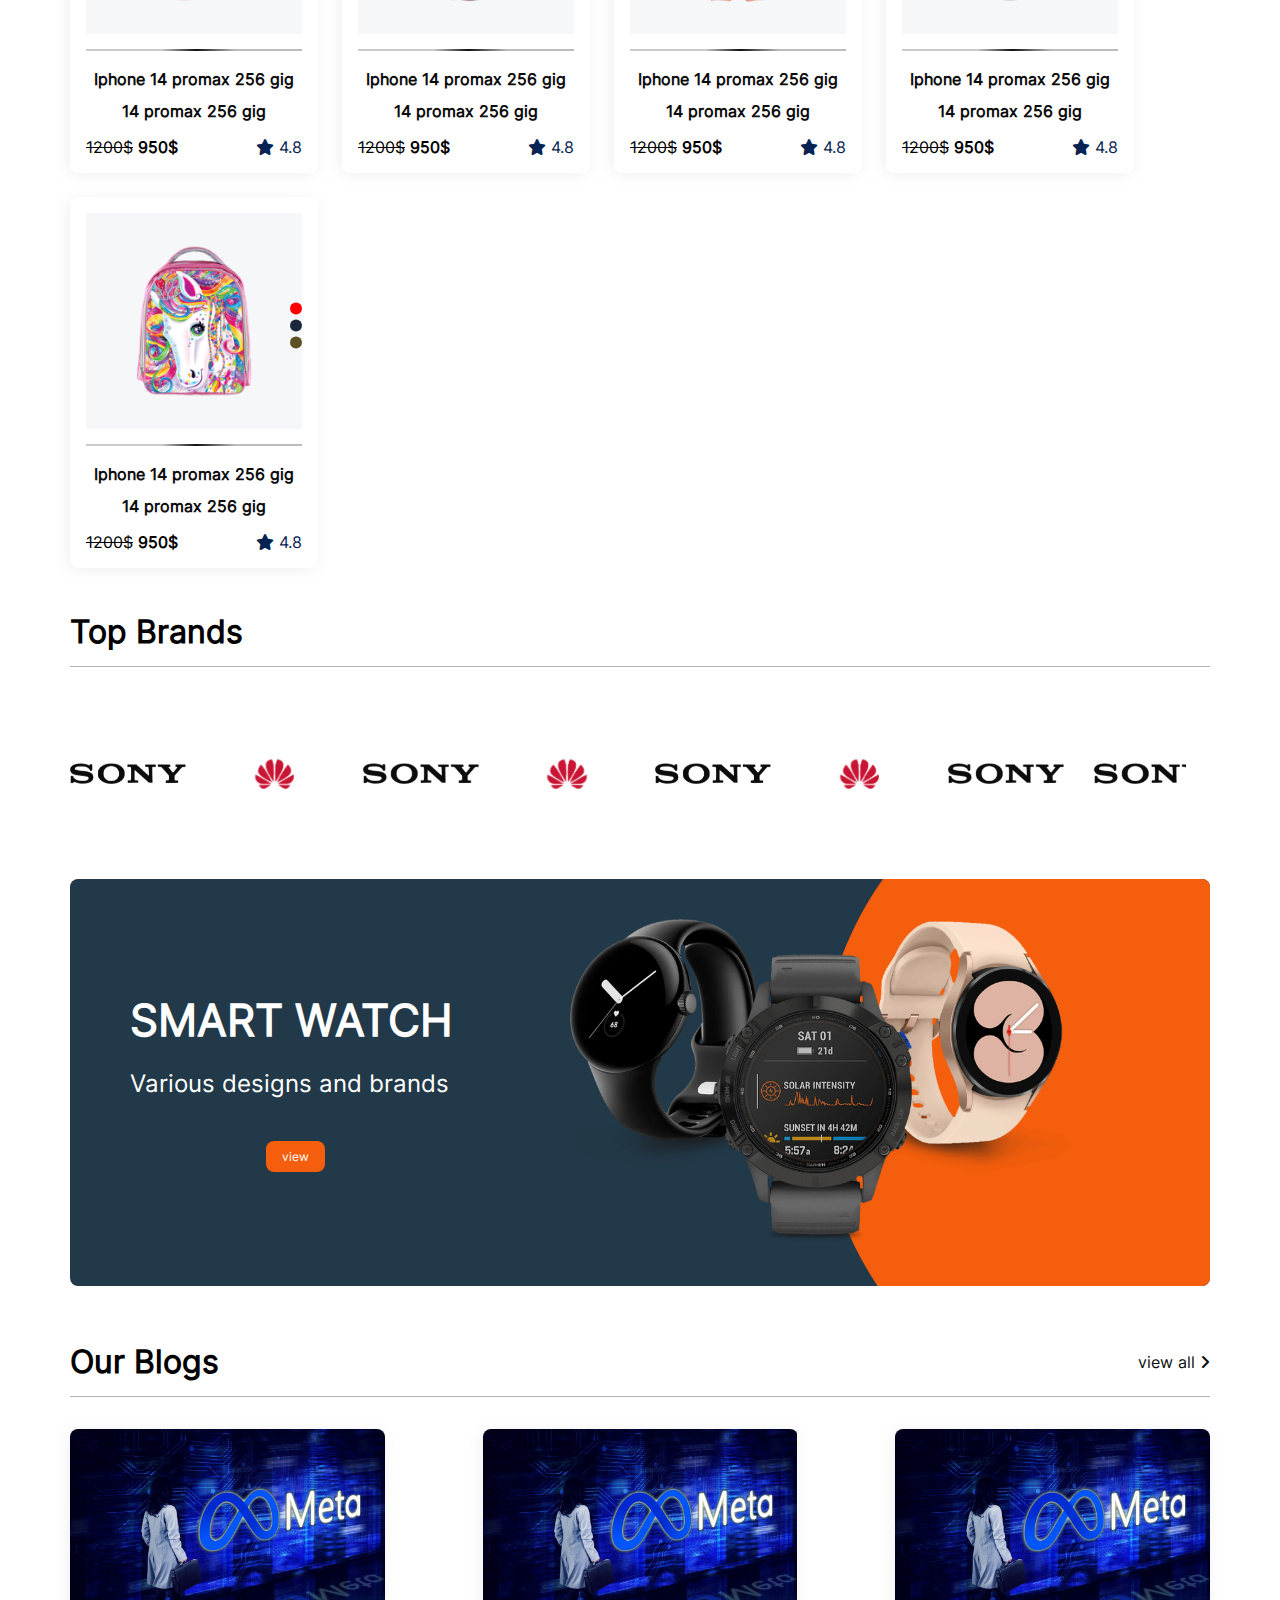
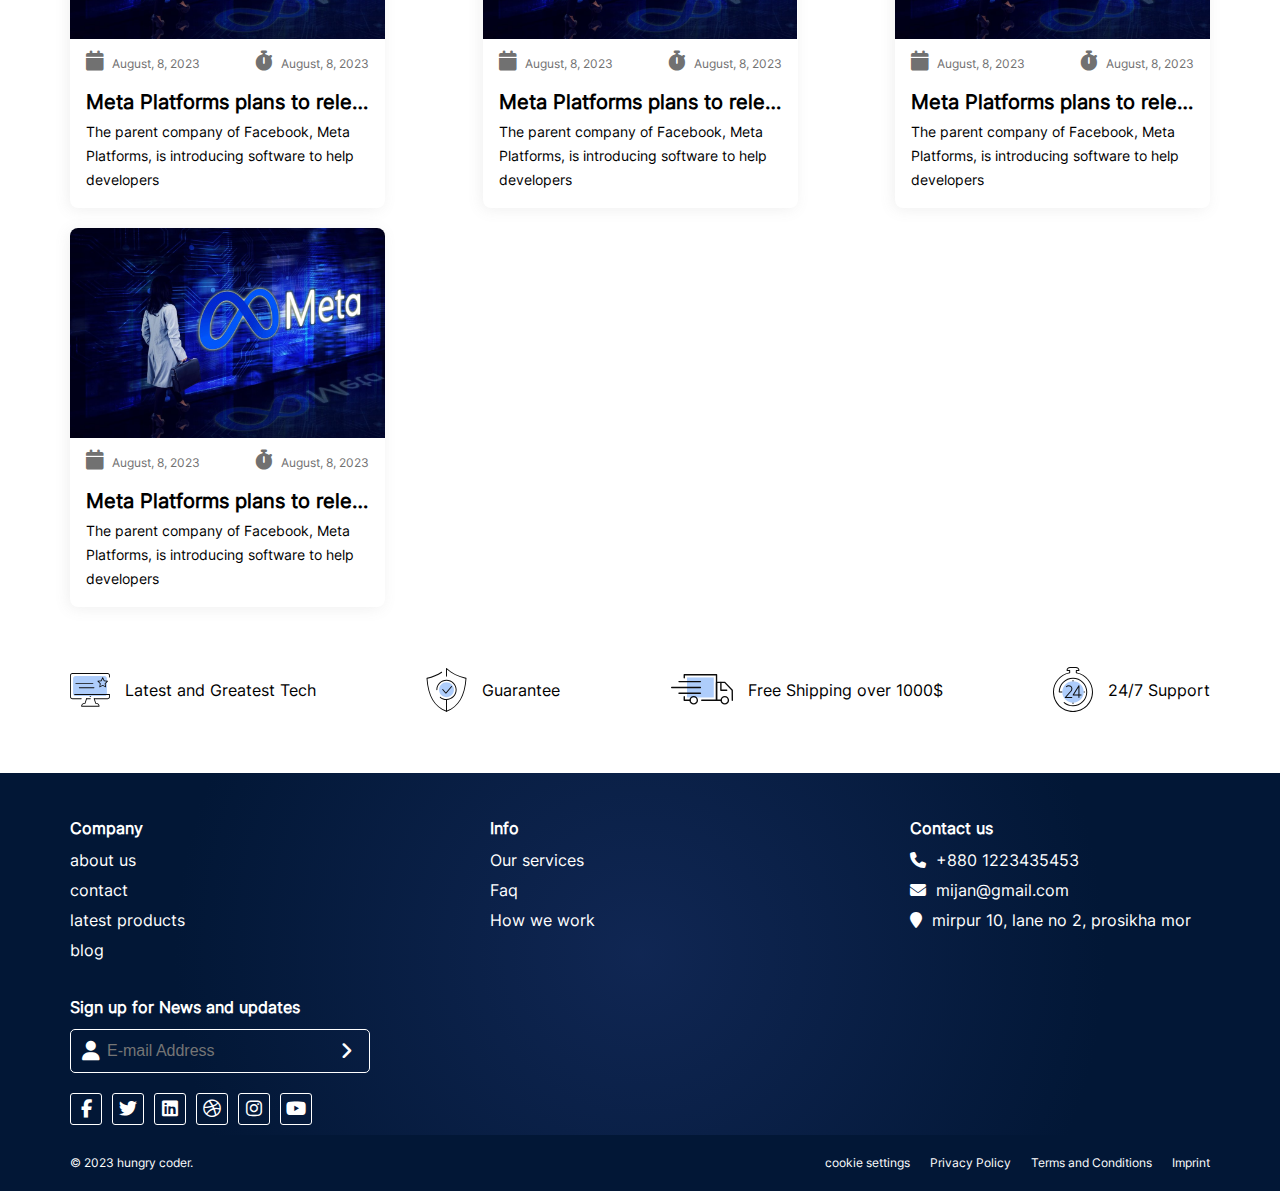
==== commit b2e8dca5: "attach id and slide responsive" ====
--- a/index.html
+++ b/index.html
@@ -60,7 +60,7 @@
 </head>
 
 <body>
-    <header>
+    <header id="header">
         <nav>
             <div class="container">
                 <div class="nav_body">
@@ -421,7 +421,7 @@
         </div>
     </section>
 
-    <section>
+    <section id="top_categories">
         <div class="container">
             <div x-data="" class="top_categories">
                 <template x-for="i in 6" x-key="i">
@@ -438,7 +438,7 @@
         </div>
     </section>
 
-    <section>
+    <section id="top_sales_part">
         <div class="container">
             <div class="top_sales_part">
                 <div class="left">
@@ -586,7 +586,7 @@
         </div>
     </section>
 
-    <section>
+    <section id="product_list">
         <div class="container">
             <div class="product_list">
                 <div class="section_heading">
@@ -712,7 +712,7 @@
         </div>
     </section>
 
-    <section>
+    <section id="best_product_list">
         <div class="container">
             <div class="product_list">
                 <div class="section_heading">
@@ -778,7 +778,7 @@
         </div>
     </section>
 
-    <section>
+    <section id="brand_part">
         <div class="container">
             <div class="section_heading">
                 <h2>Top Brands</h2>
@@ -826,7 +826,7 @@
         </div>
     </section>
 
-    <section>
+    <section id="heighlighted_content">
         <div class="container">
             <div class="heighlighted_content">
                 <div class="shape"></div>
@@ -856,7 +856,7 @@
         </div>
     </section>
 
-    <section>
+    <section id="blog_list">
         <div class="container">
             <div class="section_heading">
                 <h2>Our Blogs</h2>
@@ -905,7 +905,7 @@
         </div>
     </section>
 
-    <section>
+    <section id="our_features">
         <div class="container">
             <ul class="our_features">
                 <li>
@@ -970,7 +970,7 @@
         </div>
     </section>
 
-    <footer>
+    <footer id="footer">
         <div class="top">
             <div class="container">
                 <div class="footer_top_content">
@@ -1069,7 +1069,20 @@
                 autoplay: true,
                 autoplayHoverPause: true,
                 nav: true,
-                navText: [$('.top_sales_product_slide_prev'), $('.top_sales_product_slide_next')]
+                navText: [$('.top_sales_product_slide_prev'), $('.top_sales_product_slide_next')],
+                responsive : {
+                    // breakpoint from 0 up
+                    0 : {
+                        items: 3,
+                    },
+                    // breakpoint from 480 up
+                    480 : {
+                        items: 6,
+                    },
+                    // breakpoint from 768 up
+                    768 : {
+                    }
+                }
             });
             $(".brand_slide").owlCarousel({
                 items: 8,
@@ -1079,11 +1092,25 @@
                 autoplayHoverPause: true,
                 dosts: true,
                 nav: false,
+
+                responsive : {
+                    // breakpoint from 0 up
+                    0 : {
+                        items: 3,
+                    },
+                    // breakpoint from 480 up
+                    480 : {
+                        items: 6,
+                    },
+                    // breakpoint from 768 up
+                    768 : {
+                    }
+                }
             });
         });
 
         timezz(document.querySelector('.timer'), {
-            date: 'Feb 01, 2024 20:00:00',
+            date: 'Dec 01, 2024 20:00:00',
             pause: false,
             stopOnZero: true,
             beforeCreate() { },
--- a/assets/styles/app.css
+++ b/assets/styles/app.css
@@ -560,14 +560,6 @@
   top: calc(100% + 39px);
   right: 0;
   width: 230px;
-  background-color: white;
-  padding: 16px;
-  border-bottom-right-radius: 8px;
-  border-bottom-left-radius: 8px;
-  box-shadow: 1px 3px 10px -2px rgba(12, 104, 244, 0.5490196078);
-  border-top: 2px solid var(--primary);
-  display: none;
-  z-index: 9;
 }
 .user_drop_down_actions.active {
   display: block;
@@ -755,6 +747,111 @@
   background-color: var(--white);
 }
 
+footer .top {
+  background: rgb(9, 81, 190);
+  background: radial-gradient(circle, rgb(88, 118, 233) -361%, rgb(2, 23, 54) 70%);
+  padding-top: 48px;
+}
+footer .top .footer_top_content {
+  display: grid;
+  grid-template-columns: repeat(auto-fit, 300px);
+  justify-content: space-between;
+  gap: 30px;
+}
+footer .top .footer_top_content .footer_item h3 {
+  color: var(--white);
+  font-size: 16px;
+  line-height: 14px;
+  margin-bottom: 15px;
+}
+footer .top .footer_top_content .footer_item ul li {
+  margin-bottom: 10px;
+}
+footer .top .footer_top_content .footer_item ul li a {
+  font-size: 16px;
+  color: var(--white);
+}
+footer .top .footer_top_content .footer_item ul li a i {
+  padding-right: 5px;
+}
+footer .top .footer_top_content .footer_item .s_icons {
+  display: flex;
+  gap: 10px;
+}
+footer .top .footer_top_content .footer_item .s_icons li a {
+  color: white;
+  font-size: 18px;
+  height: 30px;
+  width: 30px;
+  line-height: 30px;
+  text-align: center;
+  border-radius: 3px;
+  border: 1px solid var(--white);
+}
+footer .top .footer_top_content .footer_item .s_icons li a i {
+  padding-right: 0;
+}
+footer .bottom {
+  background-color: #021736;
+  padding: 16px;
+}
+footer .bottom .footer_bottom_content {
+  display: flex;
+  justify-content: space-between;
+  gap: 20px;
+  flex-wrap: wrap;
+}
+footer .bottom .footer_bottom_content .left p {
+  font-size: 12px;
+  color: var(--white);
+}
+footer .bottom .footer_bottom_content .right ul {
+  display: flex;
+  justify-content: flex-end;
+  gap: 20px;
+}
+footer .bottom .footer_bottom_content .right ul li a {
+  color: var(--white);
+  font-size: 12px;
+}
+
+.subscribe_form {
+  position: relative;
+  margin-bottom: 20px;
+}
+.subscribe_form .icon {
+  font-size: 20px;
+  color: var(--white);
+  position: absolute;
+  left: 12px;
+  top: 50%;
+  transform: translateY(-50%);
+}
+.subscribe_form .input {
+  width: 100%;
+  padding: 12px 36px;
+  border: 1px solid var(--white);
+  border-radius: 5px;
+  background-color: transparent;
+  box-sizing: border-box;
+  font-size: 16px;
+  color: white;
+}
+.subscribe_form .button {
+  background-color: transparent;
+  border: 0;
+  outline: 0;
+  font-size: 20px;
+  color: var(--white);
+  position: absolute;
+  right: 12px;
+  top: 50%;
+  transform: translateY(-50%);
+}
+.subscribe_form .button i {
+  color: white;
+}
+
 .about_content {
   background-color: gray;
   display: flex;
@@ -1116,5 +1213,66 @@
   margin: 0 auto;
   position: relative;
 }
+.blog_list {
+  display: grid;
+  grid-template-columns: repeat(auto-fit, minmax(315px, 315px));
+  gap: 20px;
+  justify-content: space-between;
+  padding-bottom: 60px;
+}
+.blog_list .blog_item {
+  border-radius: 8px;
+  overflow: hidden;
+  box-shadow: -2px 2px 15px -1px rgba(113, 113, 113, 0.12);
+}
+.blog_list .blog_item .top {
+  margin-bottom: 12px;
+  height: 210px;
+}
+.blog_list .blog_item .mid {
+  padding-left: 16px;
+  padding-right: 16px;
+  display: flex;
+  justify-content: space-between;
+  gap: 10px;
+}
+.blog_list .blog_item .mid .mid_item {
+  padding-bottom: 12px;
+}
+.blog_list .blog_item .mid .mid_item i {
+  font-size: 20px;
+  line-height: 20px;
+  color: #717171;
+  padding-right: 5px;
+}
+.blog_list .blog_item .mid .mid_item span {
+  font-size: 12px;
+  line-height: 15px;
+  color: #717171;
+}
+.blog_list .blog_item .bottom {
+  padding: 0px 16px 16px 16px;
+}
+.blog_list .blog_item .bottom .heading {
+  font-size: 20px;
+  line-height: 20px;
+  padding: 8px 0px;
+  white-space: nowrap;
+  overflow: hidden;
+  text-overflow: ellipsis;
+}
+
+.our_features {
+  display: flex;
+  gap: 30px;
+  flex-wrap: wrap;
+  justify-content: space-between;
+  margin-bottom: 60px;
+}
+.our_features li {
+  display: flex;
+  align-items: center;
+  gap: 15px;
+}
 
 /*# sourceMappingURL=app.css.map */
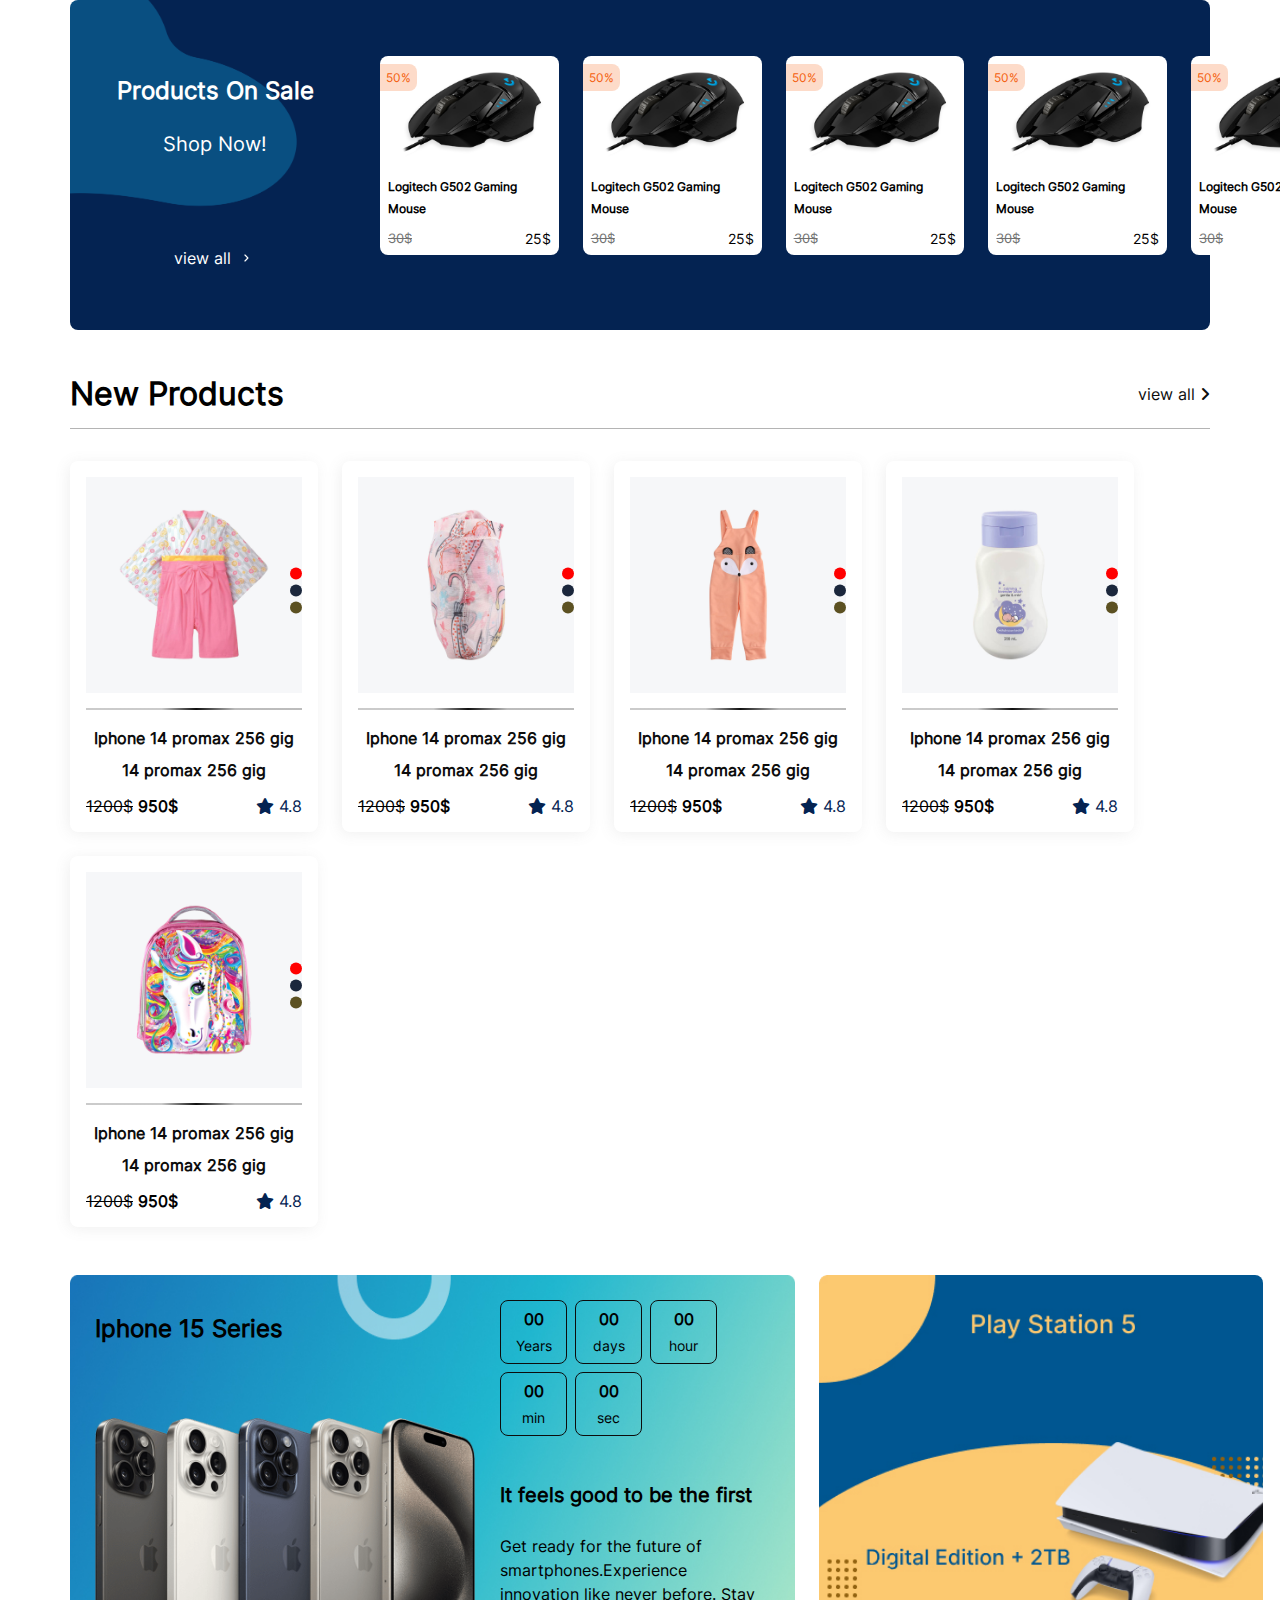
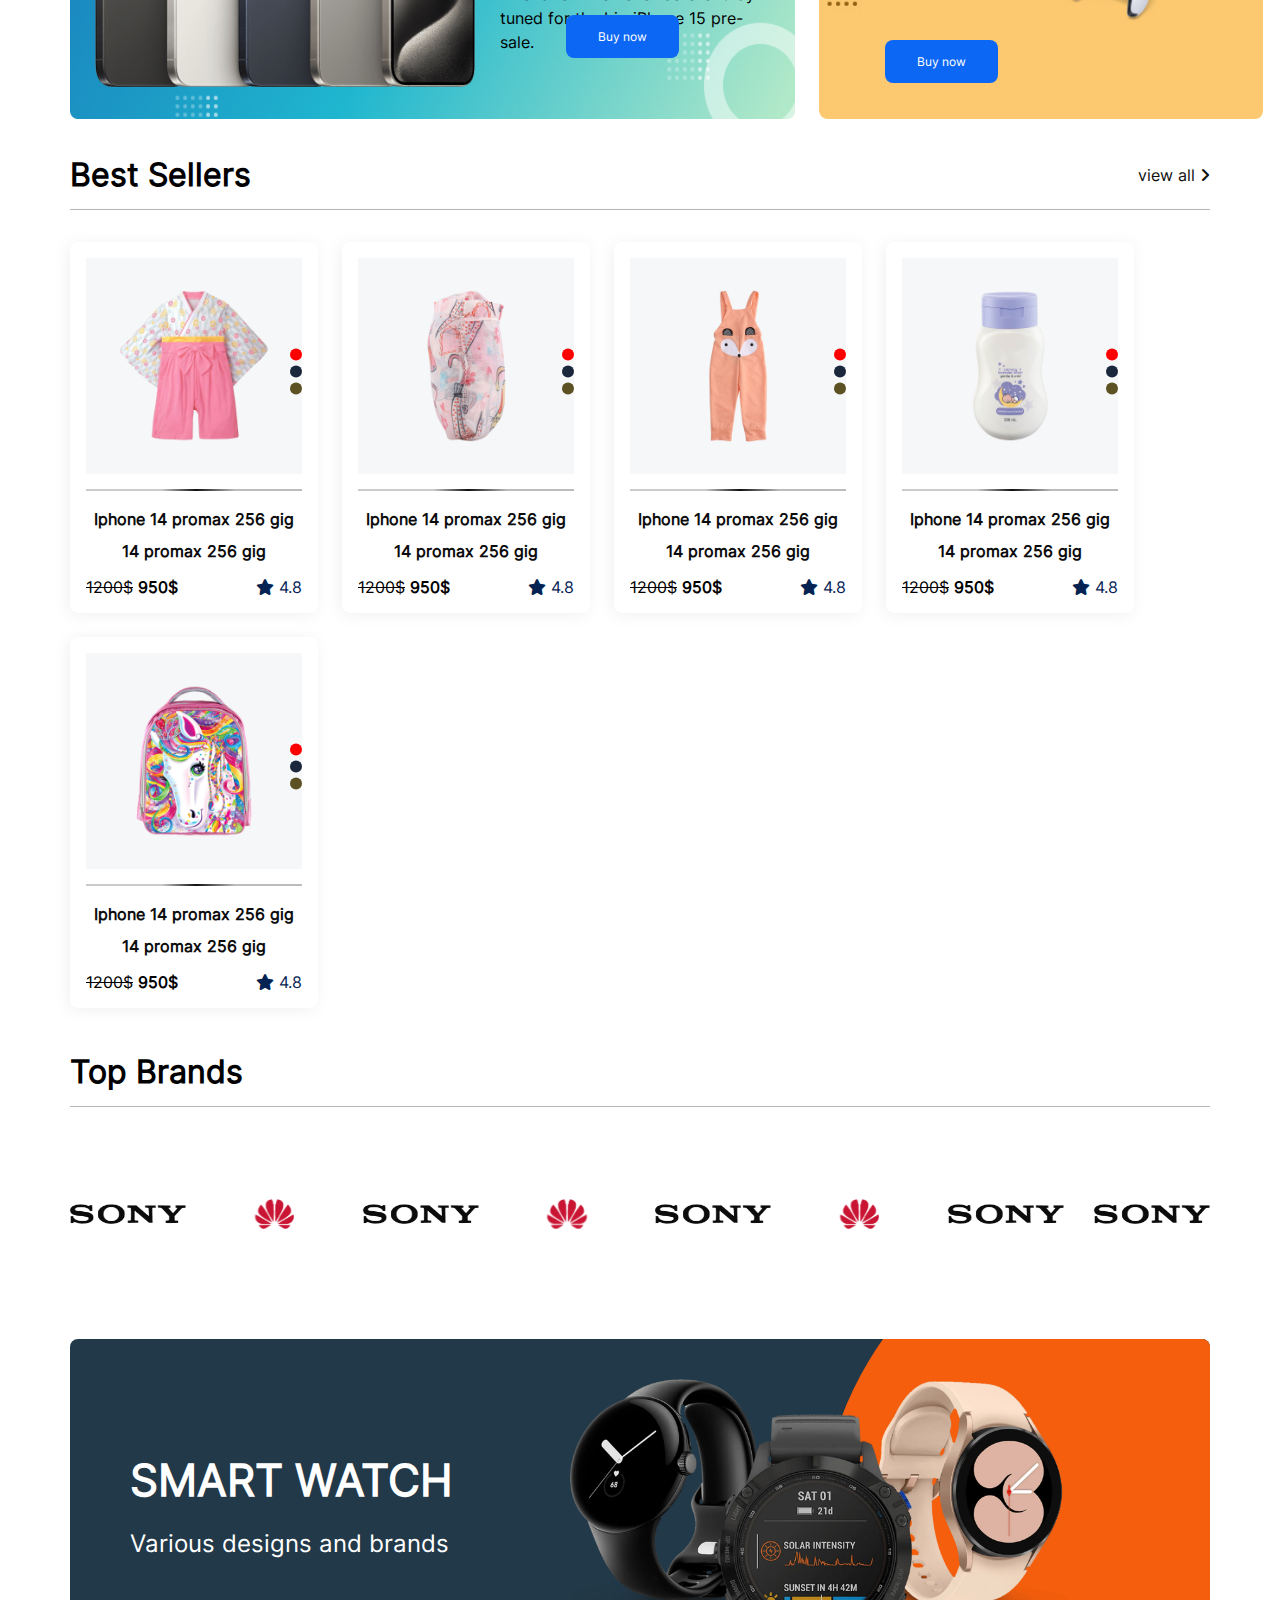
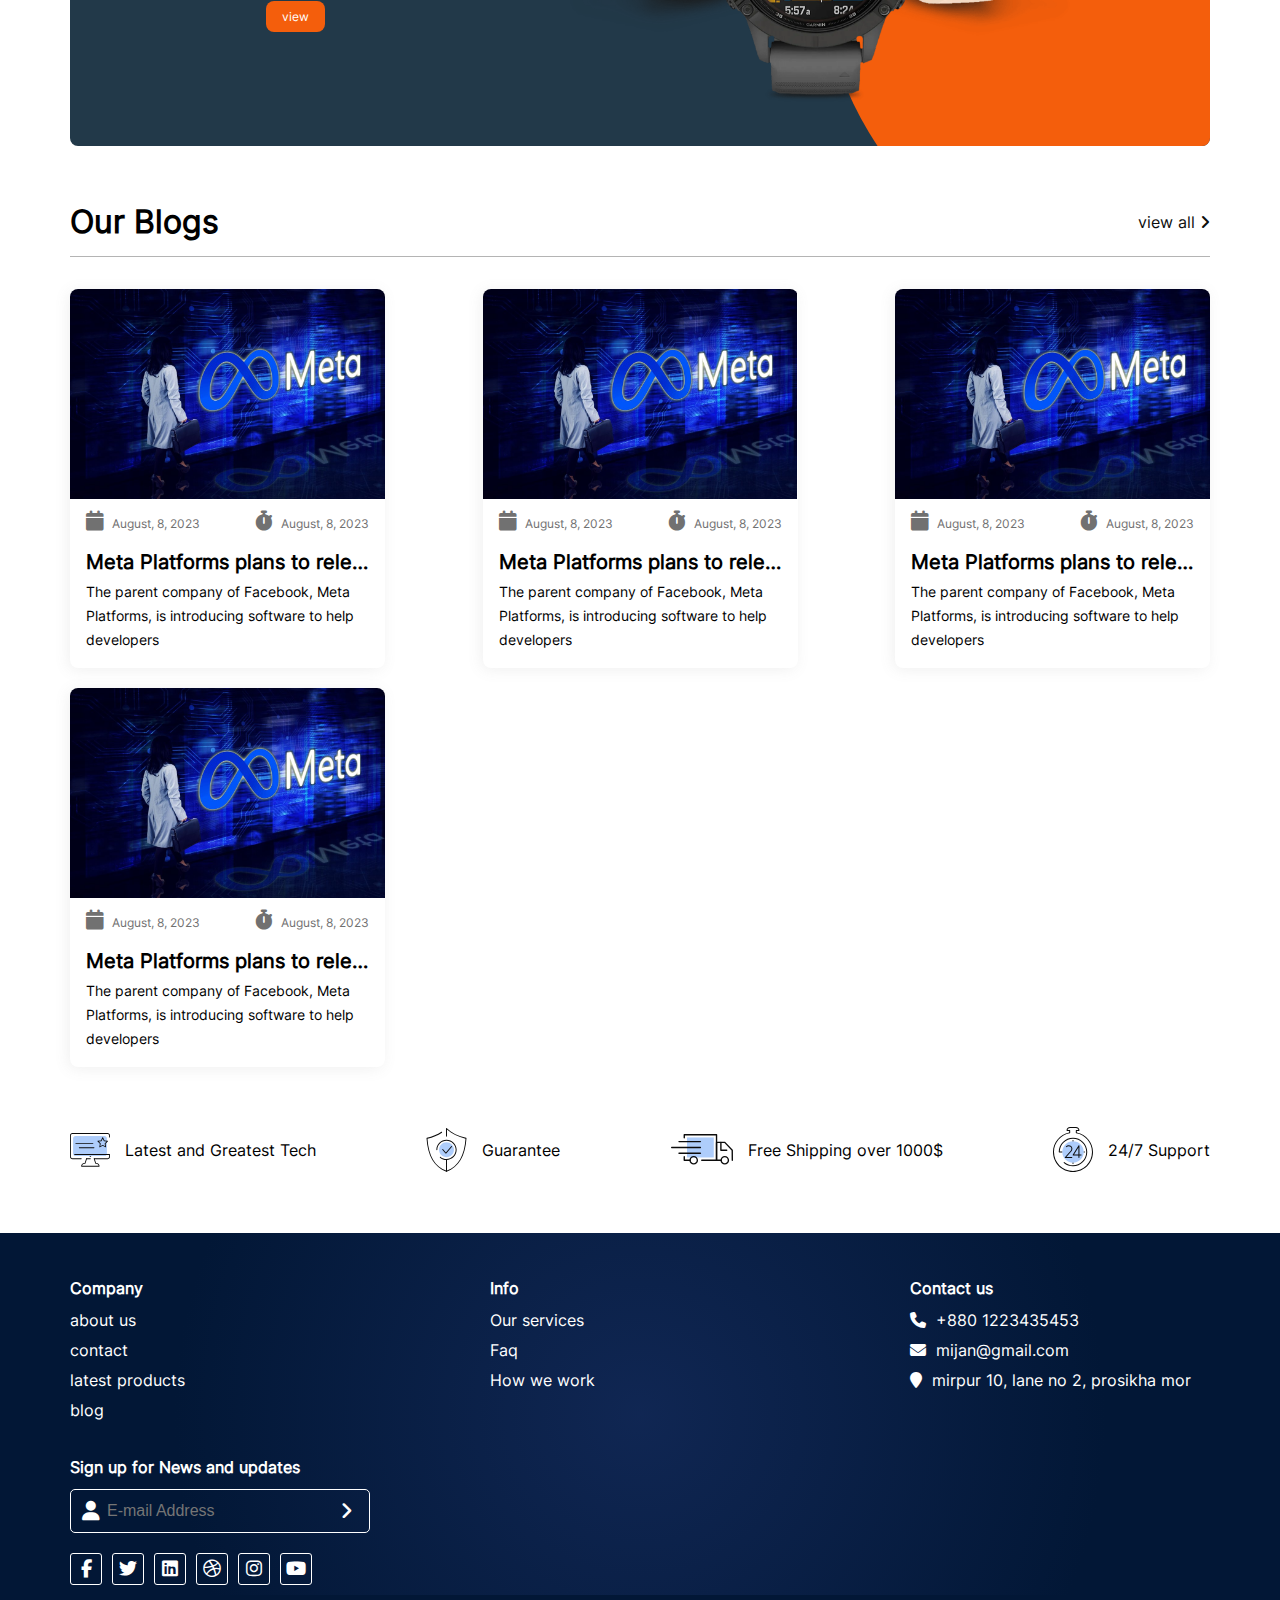
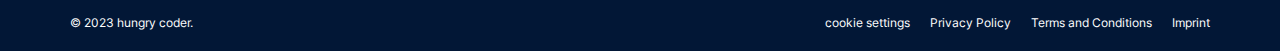
==== commit de24f31f: "responsive navbar" ====
--- a/index.html
+++ b/index.html
@@ -64,21 +64,38 @@
         <nav>
             <div class="container">
                 <div class="nav_body">
+                    <div class="nav_toggler" onclick="tooggle_nav()">
+                        <button>
+                            <i class="fa fa-align-left"></i>
+                        </button>
+                    </div>
                     <div class="logo">
                         <img src="./assets/images/logo/logo.svg" alt="">
                     </div>
-                    <div class="menu">
-                        <ul>
-                            <li><a href="#">Home</a></li>
-                            <li>
-                                <a href="#" onclick="product_category_jumbo_menu.classList.toggle('active')">
-                                    Products
-                                </a>
-                            </li>
-                            <li><a href="#">Blog</a></li>
-                            <li><a href="#">Faq</a></li>
-                            <li><a href="#">Contact</a></li>
-                        </ul>
+                    <div class="menu" id="nav_bar_menu">
+                        <div class="overlay">
+                            <ul>
+                                <li class="nav_logo">
+                                    <a href="/">
+                                        <img src="./assets/images/logo/logo.svg" alt="">
+                                    </a>
+                                </li>
+                                <li class="nav_close" onclick="tooggle_nav()">
+                                    <a href="#">
+                                        <i class="fa fa-close"></i>
+                                    </a>
+                                </li>
+                                <li><a href="/">Home</a></li>
+                                <li>
+                                    <a href="#" onclick="product_category_jumbo_menu.classList.toggle('active')">
+                                        Products
+                                    </a>
+                                </li>
+                                <li><a href="#">Blog</a></li>
+                                <li><a href="#">Faq</a></li>
+                                <li><a href="#">Contact</a></li>
+                            </ul>
+                        </div>
                     </div>
                     <div class="action_menues">
                         <ul>
@@ -289,7 +306,6 @@
                                         </a>
                                     </li>
                                 </ul>
-
                             </div>
                             <div class="top_products">
                                 <div class="close">
@@ -1073,14 +1089,15 @@
                 responsive : {
                     // breakpoint from 0 up
                     0 : {
-                        items: 3,
+                        items: 1,
                     },
                     // breakpoint from 480 up
                     480 : {
-                        items: 6,
+                        items: 3,
                     },
                     // breakpoint from 768 up
                     768 : {
+                        items: 5,
                     }
                 }
             });
--- a/assets/styles/app.css
+++ b/assets/styles/app.css
@@ -327,6 +327,11 @@
   font-size: 32px;
   line-height: 32px;
 }
+@media (min-width: 0px) and (max-width: 575.9px) {
+  .section_heading h2 {
+    font-size: 20px;
+  }
+}
 .section_heading .right_side a {
   font-size: 16px;
   color: var(--black);
@@ -340,6 +345,7 @@
 @media (min-width: 0px) and (max-width: 575.9px) {
   .container {
     width: calc(100% - 30px);
+    padding: 0;
   }
 }
 @media (min-width: 576px) and (max-width: 767.9px) {
@@ -560,6 +566,14 @@
   top: calc(100% + 39px);
   right: 0;
   width: 230px;
+  background-color: white;
+  padding: 16px;
+  border-bottom-right-radius: 8px;
+  border-bottom-left-radius: 8px;
+  box-shadow: 1px 3px 10px -2px rgba(12, 104, 244, 0.5490196078);
+  border-top: 2px solid var(--primary);
+  display: none;
+  z-index: 9;
 }
 .user_drop_down_actions.active {
   display: block;
@@ -758,6 +772,11 @@
   justify-content: space-between;
   gap: 30px;
 }
+@media (min-width: 0px) and (max-width: 400px) {
+  footer .top .footer_top_content {
+    grid-template-columns: repeat(auto-fit, 270px);
+  }
+}
 footer .top .footer_top_content .footer_item h3 {
   color: var(--white);
   font-size: 16px;
@@ -809,6 +828,13 @@
   display: flex;
   justify-content: flex-end;
   gap: 20px;
+}
+@media (min-width: 0px) and (max-width: 400px) {
+  footer .bottom .footer_bottom_content .right ul {
+    gap: 12px;
+    flex-wrap: wrap;
+    justify-content: center;
+  }
 }
 footer .bottom .footer_bottom_content .right ul li a {
   color: var(--white);
@@ -968,11 +994,21 @@
   gap: 24px;
   padding-bottom: 48px;
 }
+@media (min-width: 0px) and (max-width: 575.9px) {
+  .product_list2 {
+    grid-template-columns: 1fr;
+  }
+}
 .product_list2 .product_item_2 {
   max-width: 255px;
   box-shadow: -2px 2px 15px -1px rgba(113, 113, 113, 0.12);
   padding: 16px;
   display: grid;
+}
+@media (min-width: 0px) and (max-width: 575.9px) {
+  .product_list2 .product_item_2 {
+    max-width: unset;
+  }
 }
 .product_list2 .product_item_2 .top {
   position: relative;
@@ -1064,11 +1100,22 @@
   grid-template-columns: 1fr 444px;
   gap: 24px;
 }
+@media (min-width: 0px) and (max-width: 575.9px) {
+  .offer_contents {
+    grid-template-columns: 1fr;
+  }
+}
 .offer_contents .offer_btn {
   position: absolute;
   left: 66px;
   bottom: 36px;
   padding: 14px 32px;
+}
+@media (min-width: 0px) and (max-width: 575.9px) {
+  .offer_contents .offer_btn {
+    left: 86px;
+    bottom: -14px;
+  }
 }
 .offer_contents .left .left_content {
   padding: 25px;
@@ -1078,6 +1125,11 @@
   gap: 25px;
   height: 100%;
 }
+@media (min-width: 0px) and (max-width: 575.9px) {
+  .offer_contents .left .left_content {
+    grid-template-columns: 1fr;
+  }
+}
 .offer_contents .left .left_content .img {
   position: absolute;
   height: 100%;
@@ -1101,6 +1153,12 @@
 .offer_contents .left .left_content .content_left .product_image img {
   max-width: 380px;
 }
+@media (min-width: 0px) and (max-width: 575.9px) {
+  .offer_contents .left .left_content .content_left .product_image img {
+    max-width: unset;
+    width: 225px;
+  }
+}
 .offer_contents .left .left_content .content_right {
   position: relative;
   z-index: 99;
@@ -1109,6 +1167,7 @@
   display: flex;
   gap: 8px;
   margin-bottom: 30px;
+  flex-wrap: wrap;
 }
 .offer_contents .left .left_content .content_right .count_down li {
   padding: 8px;
@@ -1130,6 +1189,11 @@
   font-size: 20px;
   margin-bottom: 10px;
 }
+@media (min-width: 0px) and (max-width: 575.9px) {
+  .offer_contents .left .left_content .content_right .offer_details_title {
+    line-height: 30px;
+  }
+}
 .offer_contents .left .left_content .content_right .description {
   font-size: 16px;
   margin-bottom: 25px;
@@ -1139,6 +1203,12 @@
   width: 444px;
   position: relative;
 }
+@media (min-width: 0px) and (max-width: 575.9px) {
+  .offer_contents .right .right_content {
+    height: unset;
+    width: unset;
+  }
+}
 .offer_contents .right .right_content .img {
   height: 100%;
   width: 100%;
@@ -1153,9 +1223,12 @@
   padding-bottom: 30px;
 }
 .brand_list .brand_logos {
-  display: flex;
-  gap: 24px;
   padding: 60px 0px;
+}
+@media (min-width: 0px) and (max-width: 575.9px) {
+  .brand_list .brand_logos {
+    padding: 25px 0px;
+  }
 }
 .brand_list .brand_logos .img {
   display: flex;
@@ -1179,6 +1252,12 @@
   position: relative;
   overflow: hidden;
 }
+@media (min-width: 0px) and (max-width: 575.9px) {
+  .heighlighted_content {
+    grid-template-columns: 1fr;
+    padding: 20px;
+  }
+}
 .heighlighted_content .shape {
   width: 400px;
   height: 100%;
@@ -1188,6 +1267,16 @@
   background-color: var(--secondary);
   clip-path: ellipse(75% 82% at 77% 51%);
 }
+@media (min-width: 0px) and (max-width: 575.9px) {
+  .heighlighted_content .shape {
+    width: 100%;
+    height: calc(100% - 49px);
+    right: 0px;
+    top: unset;
+    transform: rotate(90deg);
+    bottom: -50%;
+  }
+}
 .heighlighted_content .left {
   display: grid;
   align-content: center;
@@ -1197,6 +1286,11 @@
   text-transform: uppercase;
   line-height: 54px;
   color: var(--white);
+}
+@media (min-width: 0px) and (max-width: 575.9px) {
+  .heighlighted_content .left .l_content .heading {
+    font-size: 23px;
+  }
 }
 .heighlighted_content .left .l_content p {
   font-size: 24px;
@@ -1205,6 +1299,11 @@
   margin-top: 20px;
   margin-bottom: 40px;
 }
+@media (min-width: 0px) and (max-width: 575.9px) {
+  .heighlighted_content .left .l_content p {
+    font-size: 20px;
+  }
+}
 .heighlighted_content .left .l_content .btns {
   text-align: center;
 }
@@ -1213,12 +1312,18 @@
   margin: 0 auto;
   position: relative;
 }
+
 .blog_list {
   display: grid;
   grid-template-columns: repeat(auto-fit, minmax(315px, 315px));
   gap: 20px;
   justify-content: space-between;
   padding-bottom: 60px;
+}
+@media (min-width: 0px) and (max-width: 400px) {
+  .blog_list {
+    grid-template-columns: 1fr;
+  }
 }
 .blog_list .blog_item {
   border-radius: 8px;
@@ -1275,4 +1380,10 @@
   gap: 15px;
 }
 
+#header,
+#banner,
+#top_categories {
+  display: none;
+}
+
 /*# sourceMappingURL=app.css.map */
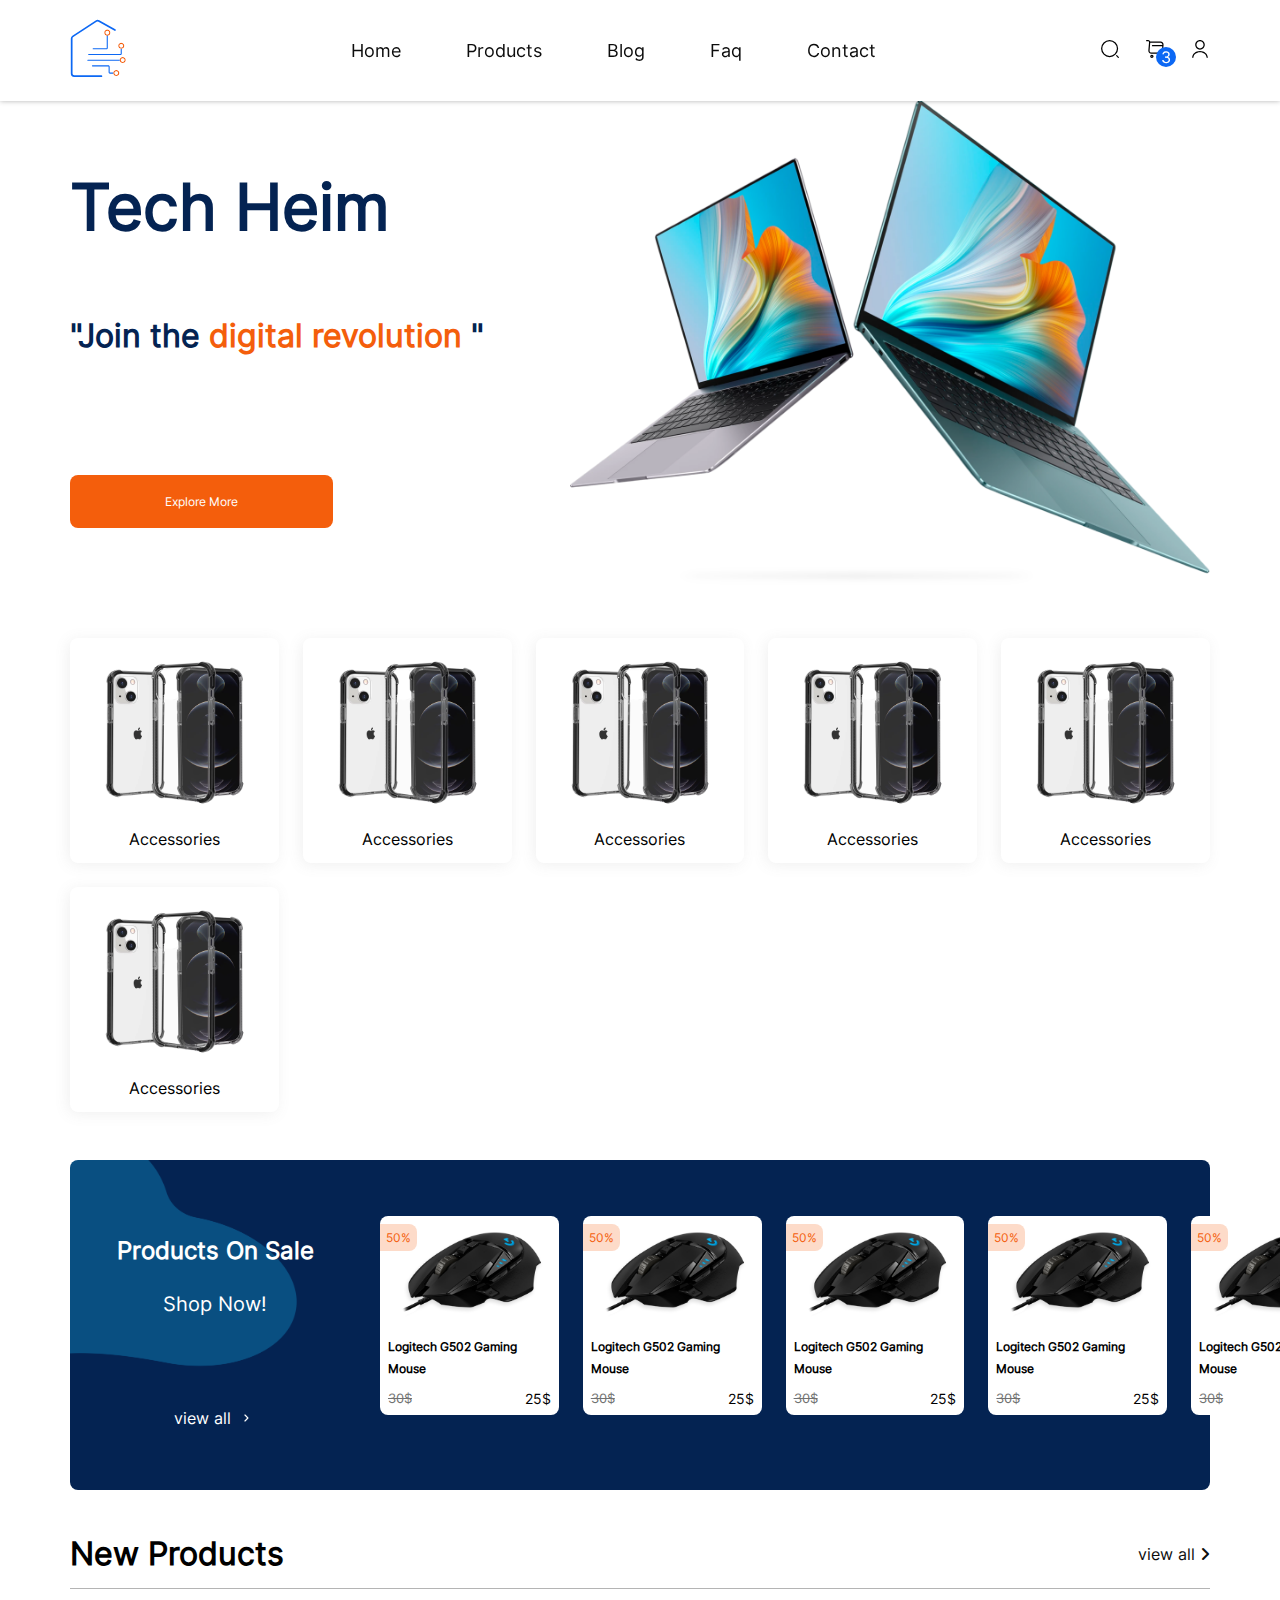
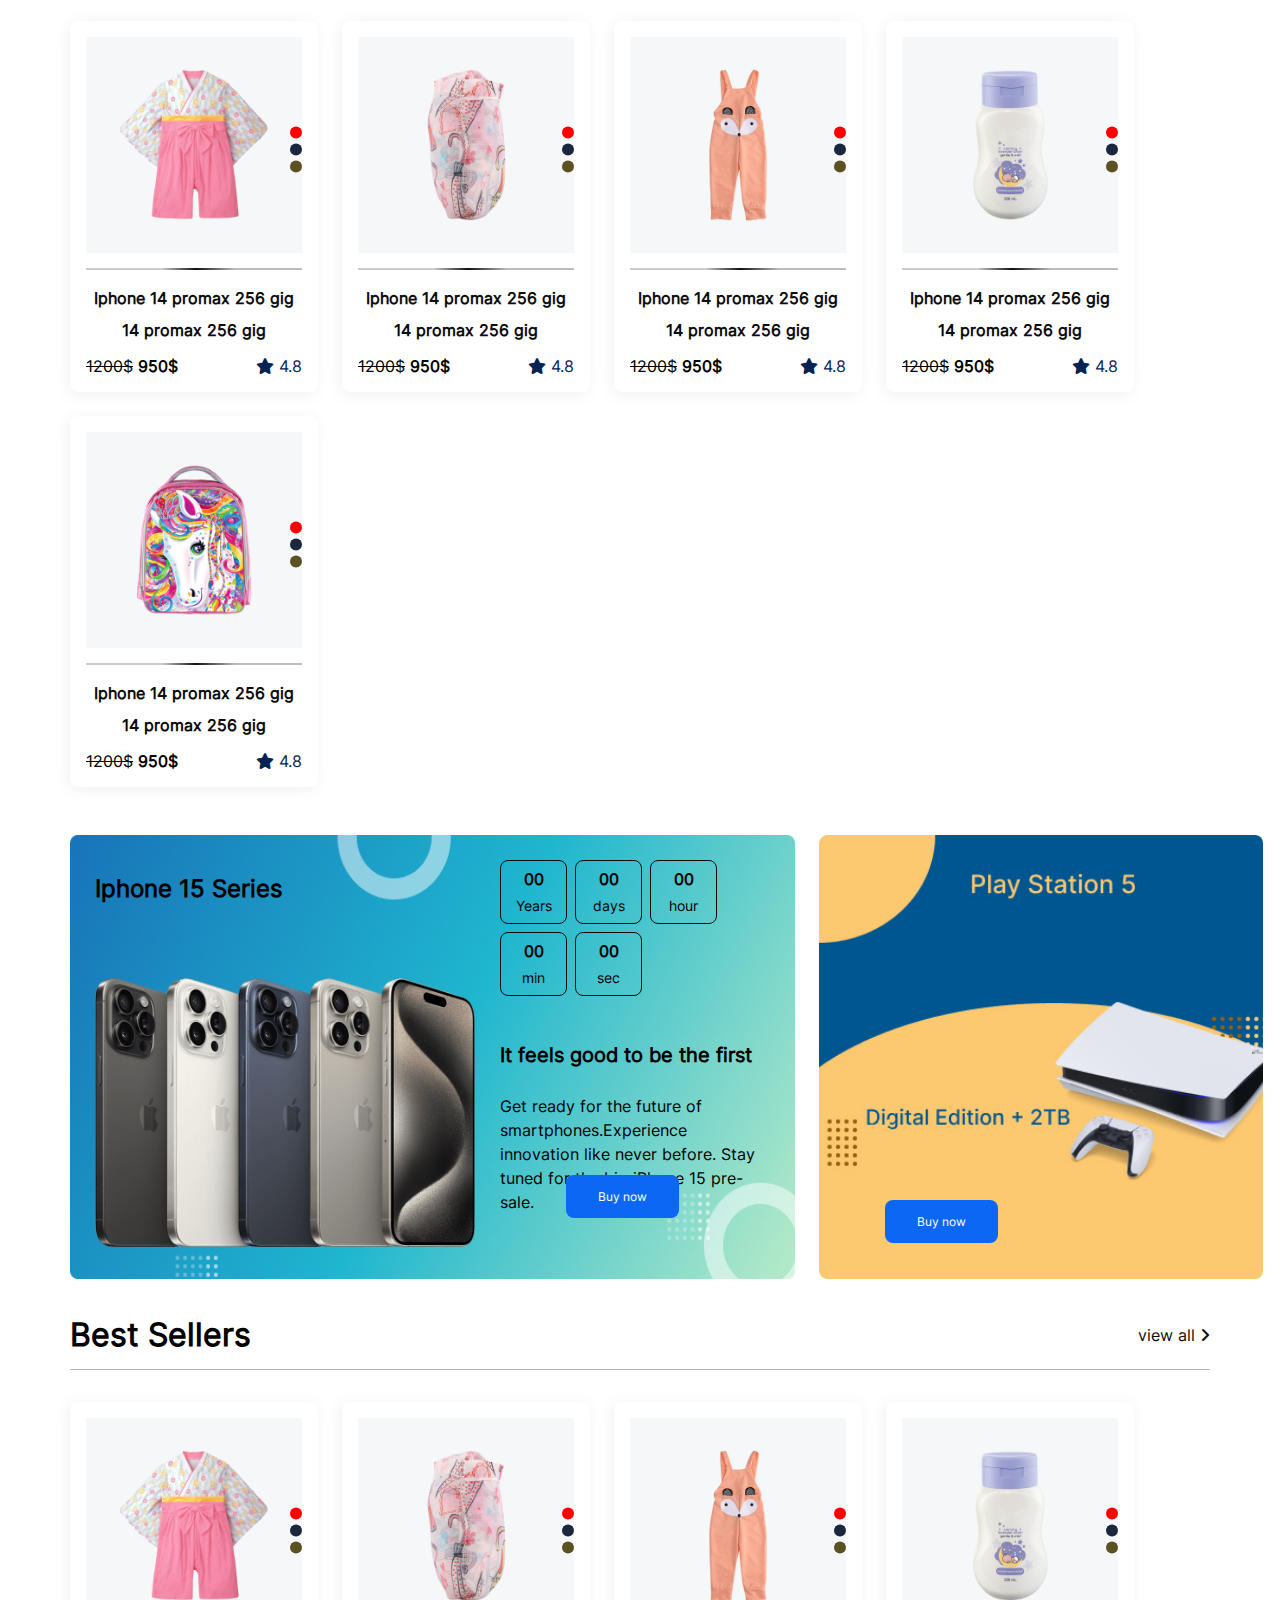
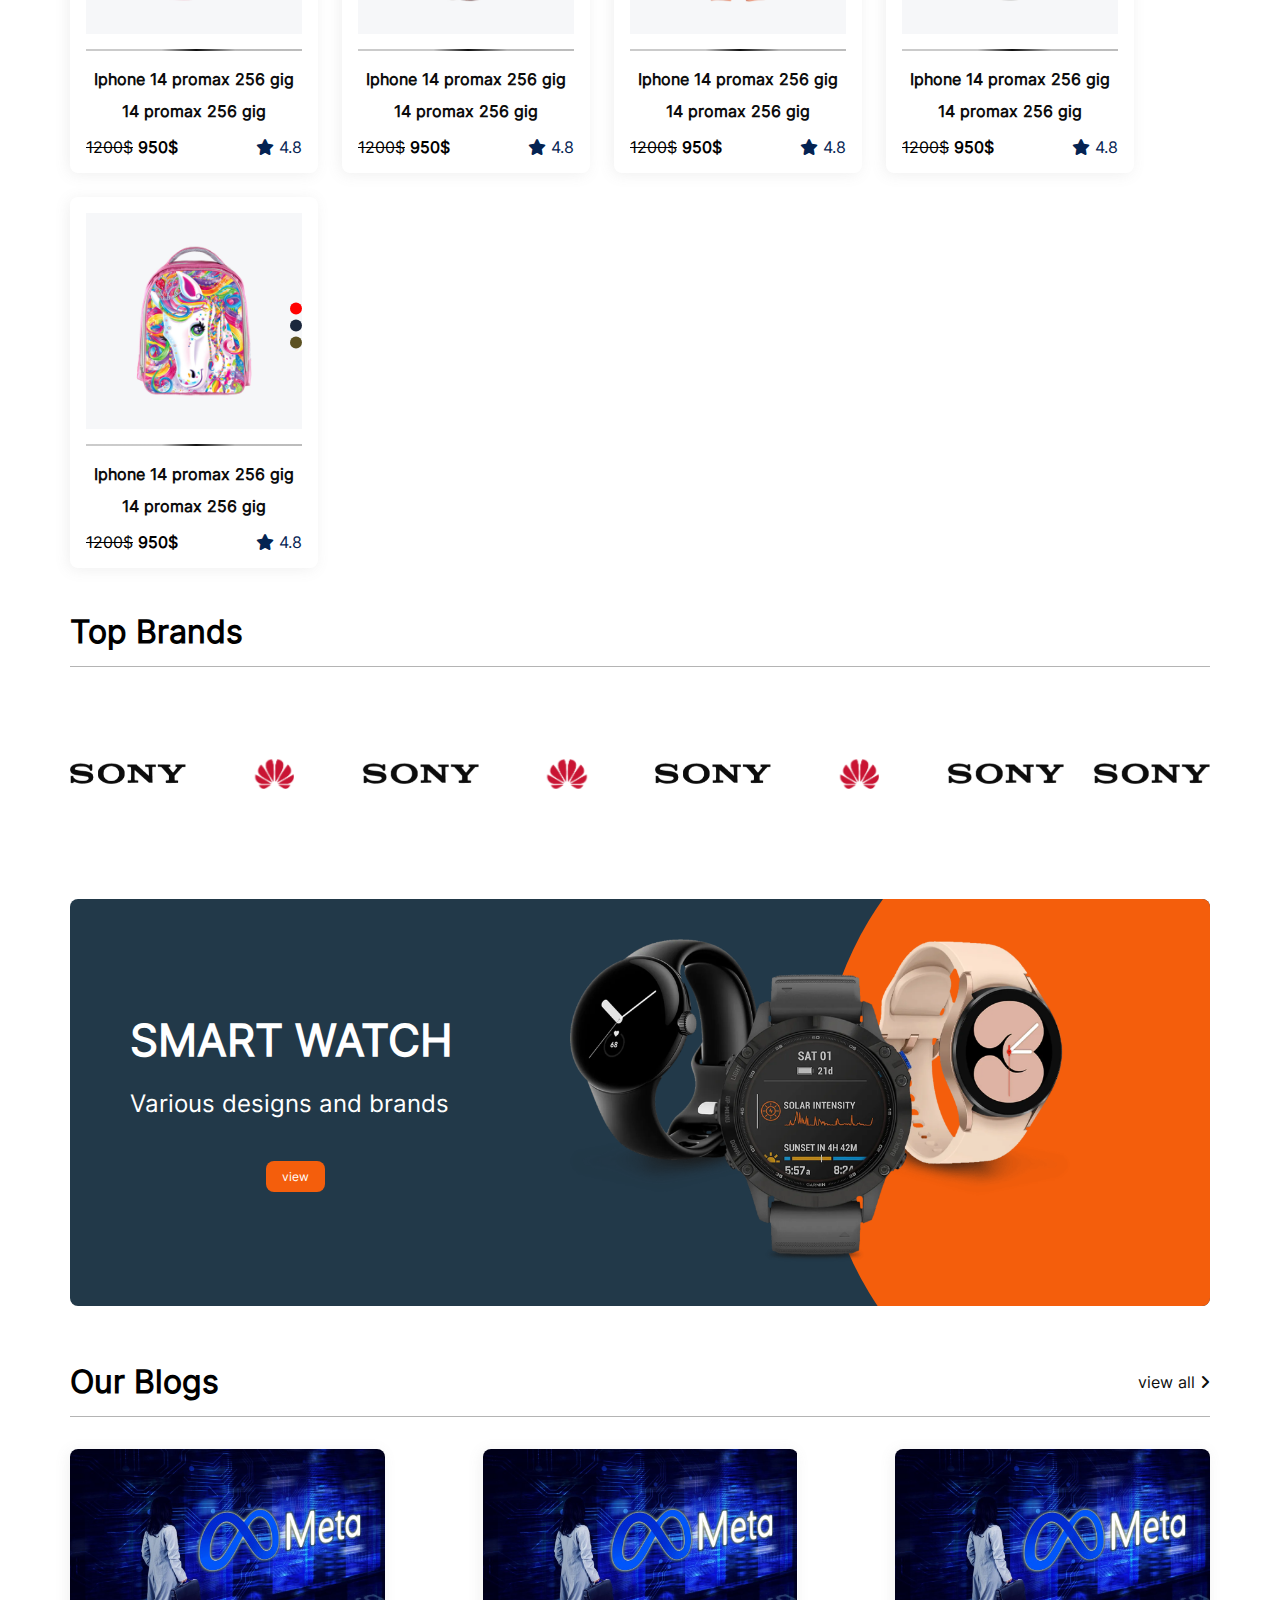
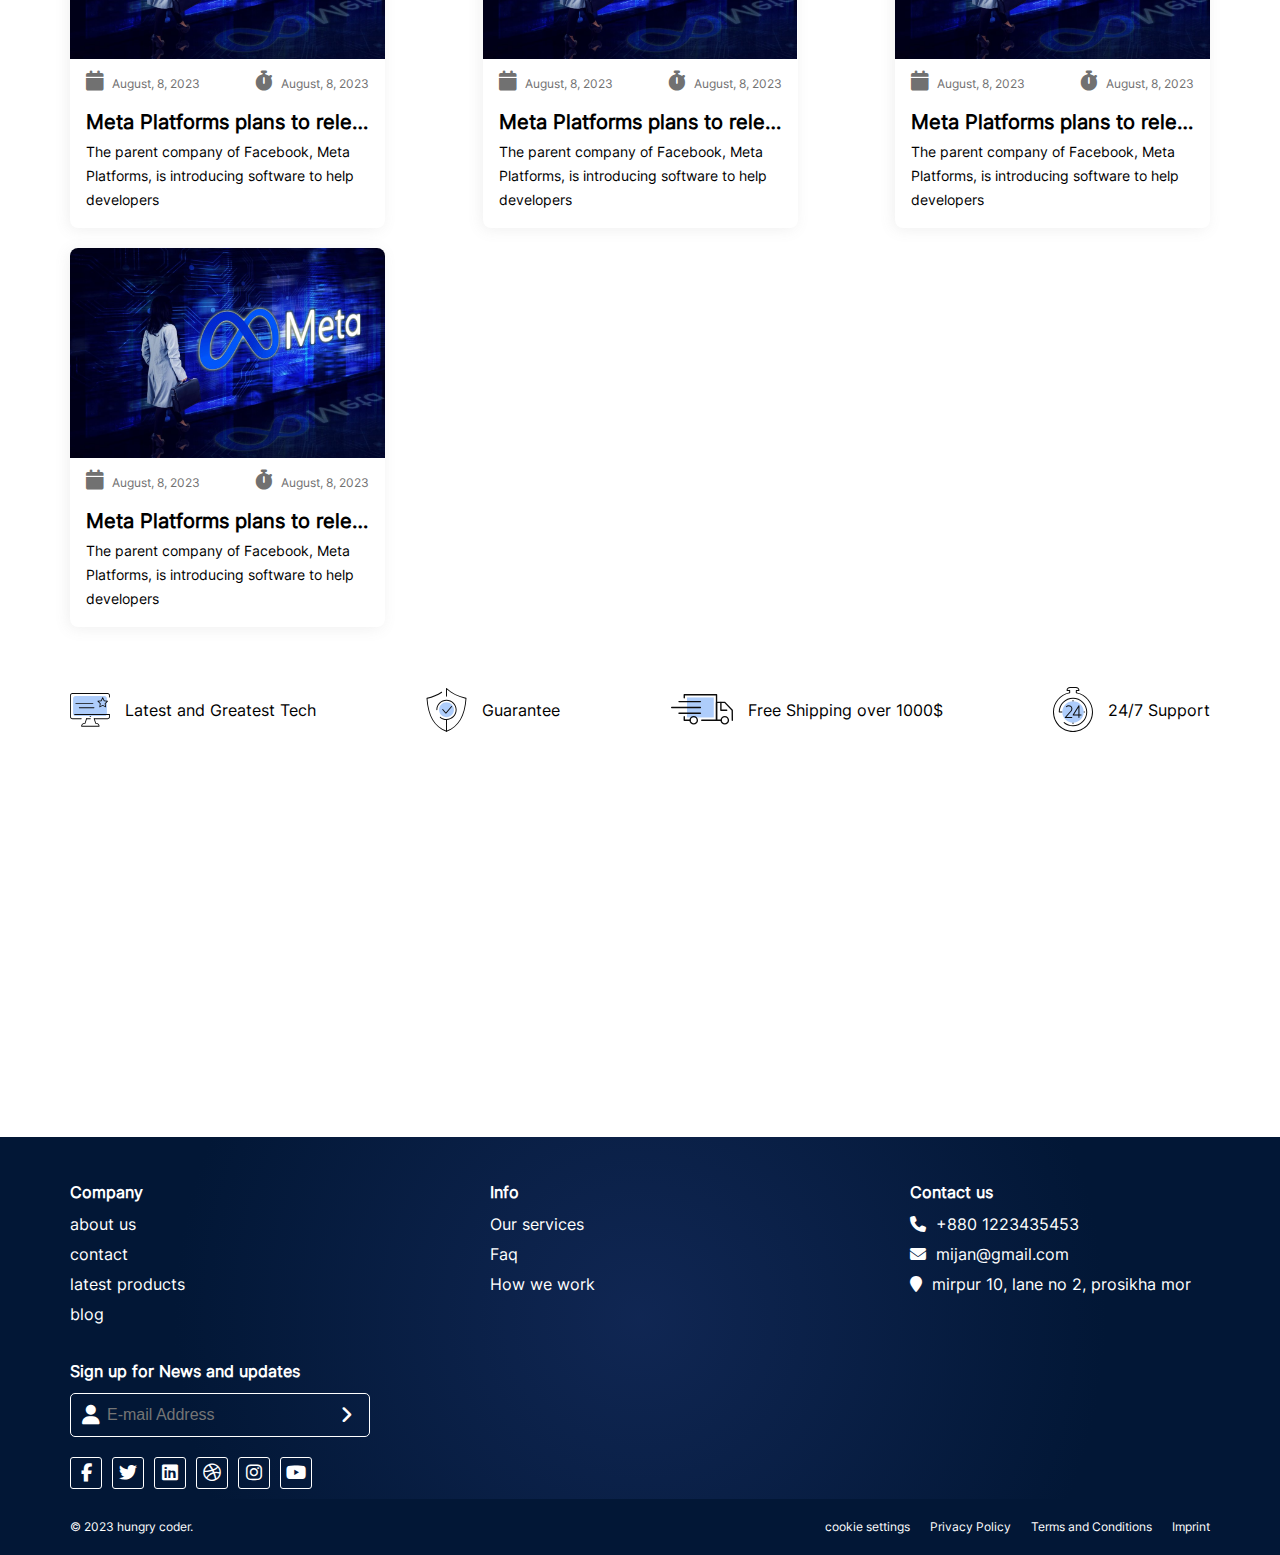
==== commit bffa87ff: "google map connect" ====
--- a/index.html
+++ b/index.html
@@ -986,6 +986,12 @@
         </div>
     </section>
 
+    <section>
+        <div class="container">
+            <iframe src="https://www.google.com/maps/embed?pb=!1m18!1m12!1m3!1d3650.246507971446!2d90.35893571150564!3d23.809831778540698!2m3!1f0!2f0!3f0!3m2!1i1024!2i768!4f13.1!3m3!1m2!1s0x3755c1670cdb1779%3A0x645bbf4f0aeb1d56!2sTech%20Park%20IT!5e0!3m2!1sen!2sbd!4v1709579360443!5m2!1sen!2sbd" style="border:0;height: 300px; width: 100%; padding: 20px 0px;" allowfullscreen="" loading="lazy" referrerpolicy="no-referrer-when-downgrade"></iframe>
+        </div>
+    </section>
+
     <footer id="footer">
         <div class="top">
             <div class="container">
@@ -1093,12 +1099,18 @@
                     },
                     // breakpoint from 480 up
                     480 : {
-                        items: 3,
+                        items: 1,
                     },
                     // breakpoint from 768 up
                     768 : {
+                        items: 2,
+                    },
+                    992 : {
+                        items: 3,
+                    },
+                    1200 : {
                         items: 5,
-                    }
+                    },
                 }
             });
             $(".brand_slide").owlCarousel({
--- a/assets/styles/app.css
+++ b/assets/styles/app.css
@@ -146,6 +146,7 @@
   visibility: hidden;
   transition-duration: 0.3s;
   transform: scale(0);
+  z-index: 9999;
 }
 #search_modal.active {
   opacity: 1;
@@ -168,6 +169,20 @@
   transform: translate(-50%, -50%);
   padding: 32px 50px 60px;
 }
+@media (min-width: 0px) and (max-width: 575.9px) {
+  #search_modal .search_overlay .search_card {
+    width: calc(100% - 31px);
+    padding: 20px 10px;
+    left: calc(50% - 8px);
+  }
+}
+@media (min-width: 576px) and (max-width: 767.9px) {
+  #search_modal .search_overlay .search_card {
+    width: calc(100% - 31px);
+    padding: 20px 10px;
+    left: calc(50% - 8px);
+  }
+}
 #search_modal .search_overlay .search_card .top {
   margin-bottom: 48px;
 }
@@ -205,6 +220,18 @@
   height: 24px;
   width: 20px;
 }
+@media (min-width: 0px) and (max-width: 575.9px) {
+  #search_modal .search_overlay .search_card .bottom {
+    height: 359px;
+    overflow-y: scroll;
+  }
+}
+@media (min-width: 576px) and (max-width: 767.9px) {
+  #search_modal .search_overlay .search_card .bottom {
+    height: 359px;
+    height: 359px;
+  }
+}
 #search_modal .search_overlay .search_card .bottom .suggested_keywords {
   display: flex;
   gap: 50px;
@@ -234,6 +261,11 @@
   display: flex;
   gap: 30px;
 }
+@media (min-width: 0px) and (max-width: 575.9px) {
+  #search_modal .search_overlay .search_card .bottom .suggested_result {
+    flex-direction: column;
+  }
+}
 #search_modal .search_overlay .search_card .bottom .suggested_result .left {
   width: 250px;
 }
@@ -260,6 +292,11 @@
 }
 #search_modal .search_overlay .search_card .bottom .suggested_result .right {
   flex: 1;
+}
+@media (min-width: 0px) and (max-width: 575.9px) {
+  #search_modal .search_overlay .search_card .bottom .suggested_result .right .match_products {
+    display: none;
+  }
 }
 #search_modal .search_overlay .search_card .bottom .suggested_result .right .match_products .product_items {
   display: flex;
@@ -344,7 +381,7 @@
 }
 @media (min-width: 0px) and (max-width: 575.9px) {
   .container {
-    width: calc(100% - 30px);
+    width: calc(100% - 10px);
     padding: 0;
   }
 }
@@ -374,14 +411,54 @@
   }
 }
 
+header {
+  position: relative;
+  position: sticky;
+  top: 0;
+  left: 0;
+  z-index: 9999;
+  box-shadow: 0px 0px 5px rgba(0, 0, 0, 0.3);
+  background-color: var(--white);
+}
+
 nav .nav_body {
   display: flex;
   flex-wrap: wrap;
   justify-content: space-between;
   padding: 18px 0px;
+  /* not responsive only large screen*/
+}
+nav .nav_body .nav_toggler {
+  display: none;
+}
+nav .nav_body .nav_toggler button {
+  background-color: transparent;
+  border: 0;
+  outline: 0;
+  font-size: 30px;
+  margin-top: 15px;
+  cursor: pointer;
+  transition-duration: 0.3s;
+}
+nav .nav_body .nav_toggler button:hover {
+  color: var(--primary);
+}
+@media (min-width: 0px) and (max-width: 991.9px) {
+  nav .nav_body .nav_toggler {
+    display: block;
+  }
 }
 nav .nav_body .logo {
   height: 65px;
+}
+nav .nav_body .menu {
+  /* responsive */
+}
+@media (min-width: 992px) {
+  nav .nav_body .menu {
+    display: grid;
+    align-items: center;
+  }
 }
 nav .nav_body .menu ul {
   display: flex;
@@ -389,6 +466,9 @@
   align-items: center;
   height: 100%;
   gap: 65px;
+}
+nav .nav_body .menu ul li.nav_logo, nav .nav_body .menu ul li.nav_close {
+  display: none;
 }
 nav .nav_body .menu ul li a {
   font-size: 18px;
@@ -411,6 +491,62 @@
 }
 nav .nav_body .menu ul li a:focus::after, nav .nav_body .menu ul li a:hover::after {
   width: calc(100% + 20px);
+}
+@media (min-width: 0px) and (max-width: 991.9px) {
+  nav .nav_body .menu {
+    position: fixed;
+    width: 100vw;
+    height: 100vh;
+    z-index: 999;
+    top: 0;
+    left: calc(-100vw - 100px);
+    transition-duration: 0.3s;
+  }
+  nav .nav_body .menu.active {
+    left: 0;
+  }
+  nav .nav_body .menu .overlay {
+    background-color: rgba(0, 0, 0, 0.3);
+    backdrop-filter: blur(3px);
+    height: 100vh;
+  }
+  nav .nav_body .menu ul {
+    height: 100vh;
+    background: var(--white);
+    box-shadow: 0px 0px 5px black;
+    width: calc(100% - 30px);
+    max-width: 400px;
+    flex-direction: column;
+    justify-content: flex-start;
+    align-items: flex-start;
+    gap: 30px;
+    padding: 25px;
+    position: relative;
+  }
+  nav .nav_body .menu ul li.nav_close, nav .nav_body .menu ul li.nav_logo {
+    display: block;
+  }
+  nav .nav_body .menu ul li.nav_close a, nav .nav_body .menu ul li.nav_logo a {
+    display: inline-block;
+  }
+  nav .nav_body .menu ul li.nav_close {
+    position: absolute;
+    top: 15px;
+    top: 35px;
+    /* right: 15px; */
+    left: calc(100% - 75px);
+  }
+  nav .nav_body .menu ul li.nav_close a {
+    height: 30px;
+    width: 30px;
+    border: 1px solid var(--black);
+    border-radius: 50%;
+    line-height: 27px;
+    text-align: center;
+    font-size: 19px;
+    padding-left: 2px;
+    box-sizing: border-box;
+  }
 }
 nav .nav_body .action_menues ul {
   display: flex;
@@ -457,6 +593,7 @@
   position: fixed;
   width: 100vw;
   top: 103px;
+  /* responsive */
 }
 #product_category_jumbo_menu.active {
   opacity: 1;
@@ -559,6 +696,35 @@
   font-size: 16px;
   color: var(--black);
   font-weight: 400;
+}
+@media (min-width: 0px) and (max-width: 991.9px) {
+  #product_category_jumbo_menu {
+    z-index: 9999;
+  }
+  #product_category_jumbo_menu .product_list_menu .overlay {
+    max-width: 400px;
+    width: 100%;
+  }
+  #product_category_jumbo_menu .product_list_menu .overlay .product_categories {
+    flex-direction: column;
+  }
+  #product_category_jumbo_menu .product_list_menu .overlay .product_categories .category_list {
+    padding-bottom: 0;
+    border-right: 0px;
+  }
+  #product_category_jumbo_menu .product_list_menu .overlay .product_categories .subcategory_list {
+    flex-direction: column;
+    flex: unset;
+  }
+  #product_category_jumbo_menu .product_list_menu .overlay .product_categories .subcategory_list .subcategories {
+    padding-top: 0;
+  }
+  #product_category_jumbo_menu .product_list_menu .overlay .product_categories .subcategory_list .top_products .nav_product_items {
+    display: none;
+  }
+  #product_category_jumbo_menu .product_list_menu .overlay .product_categories .subcategory_list .top_products .close {
+    text-align: center;
+  }
 }
 
 .user_drop_down_actions {
@@ -622,6 +788,12 @@
   z-index: 9;
   display: none;
 }
+@media (min-width: 0px) and (max-width: 991.9px) {
+  .cart_items {
+    width: 100vw;
+    right: -68px;
+  }
+}
 .cart_items.active {
   display: block;
 }
@@ -648,11 +820,31 @@
   gap: 25px;
   align-items: center;
 }
+@media (min-width: 0px) and (max-width: 575.9px) {
+  .cart_items .mid .cart_item_list .cart_item {
+    flex-direction: column;
+  }
+}
+@media (min-width: 576px) and (max-width: 767.9px) {
+  .cart_items .mid .cart_item_list .cart_item {
+    flex-direction: column;
+  }
+}
 .cart_items .mid .cart_item_list .cart_item .img {
   width: 145px;
 }
 .cart_items .mid .cart_item_list .cart_item .content {
   width: calc(100% - 170px);
+}
+@media (min-width: 0px) and (max-width: 575.9px) {
+  .cart_items .mid .cart_item_list .cart_item .content {
+    width: 100%;
+  }
+}
+@media (min-width: 576px) and (max-width: 767.9px) {
+  .cart_items .mid .cart_item_list .cart_item .content {
+    width: 100%;
+  }
 }
 .cart_items .mid .cart_item_list .cart_item .content .product_name,
 .cart_items .mid .cart_item_list .cart_item .content .size {
@@ -897,10 +1089,21 @@
   display: grid;
   grid-template-columns: 500px 1fr;
 }
+@media (min-width: 0px) and (max-width: 575.9px) {
+  .banner_content {
+    display: block;
+  }
+}
 .banner_content .left .heading {
   font-size: 64px;
   color: var(--navy_blue);
   margin-top: 56px;
+}
+@media (min-width: 0px) and (max-width: 575.9px) {
+  .banner_content .left .heading {
+    font-size: 40px;
+    line-height: 50px;
+  }
 }
 .banner_content .left .sub_heading {
   font-size: 32px;
@@ -908,11 +1111,22 @@
   margin-top: 50px;
   margin-bottom: 110px;
 }
+@media (min-width: 0px) and (max-width: 575.9px) {
+  .banner_content .left .sub_heading {
+    margin-top: 17px;
+    margin-bottom: 25px;
+  }
+}
 .banner_content .left .sub_heading span {
   color: var(--secondary);
 }
 .banner_content .left .banner_btn {
   padding: 19px 95px;
+}
+@media (min-width: 0px) and (max-width: 575.9px) {
+  .banner_content .right {
+    padding-top: 40px;
+  }
 }
 
 .top_categories {
@@ -920,6 +1134,11 @@
   grid-template-columns: repeat(auto-fit, minmax(184px, 1fr));
   gap: 24px;
   padding: 48px 0px;
+}
+@media (min-width: 0px) and (max-width: 575.9px) {
+  .top_categories {
+    grid-template-columns: repeat(auto-fit, minmax(100px, 1fr));
+  }
 }
 .top_categories .item {
   padding: 8px 18px;
@@ -946,6 +1165,12 @@
   background-repeat: no-repeat;
   background-blend-mode: soft-light;
 }
+@media (min-width: 0px) and (max-width: 575.9px) {
+  .top_sales_part {
+    display: block;
+    grid-template-columns: 1fr;
+  }
+}
 .top_sales_part .left {
   color: var(--white);
   text-align: center;
@@ -974,6 +1199,11 @@
 .top_sales_part > .right {
   padding-top: 56px;
   padding-right: 10px;
+}
+@media (min-width: 0px) and (max-width: 575.9px) {
+  .top_sales_part > .right {
+    padding-left: 10px;
+  }
 }
 .top_sales_part > .right .navigation {
   display: flex;
@@ -1380,10 +1610,4 @@
   gap: 15px;
 }
 
-#header,
-#banner,
-#top_categories {
-  display: none;
-}
-
 /*# sourceMappingURL=app.css.map */
